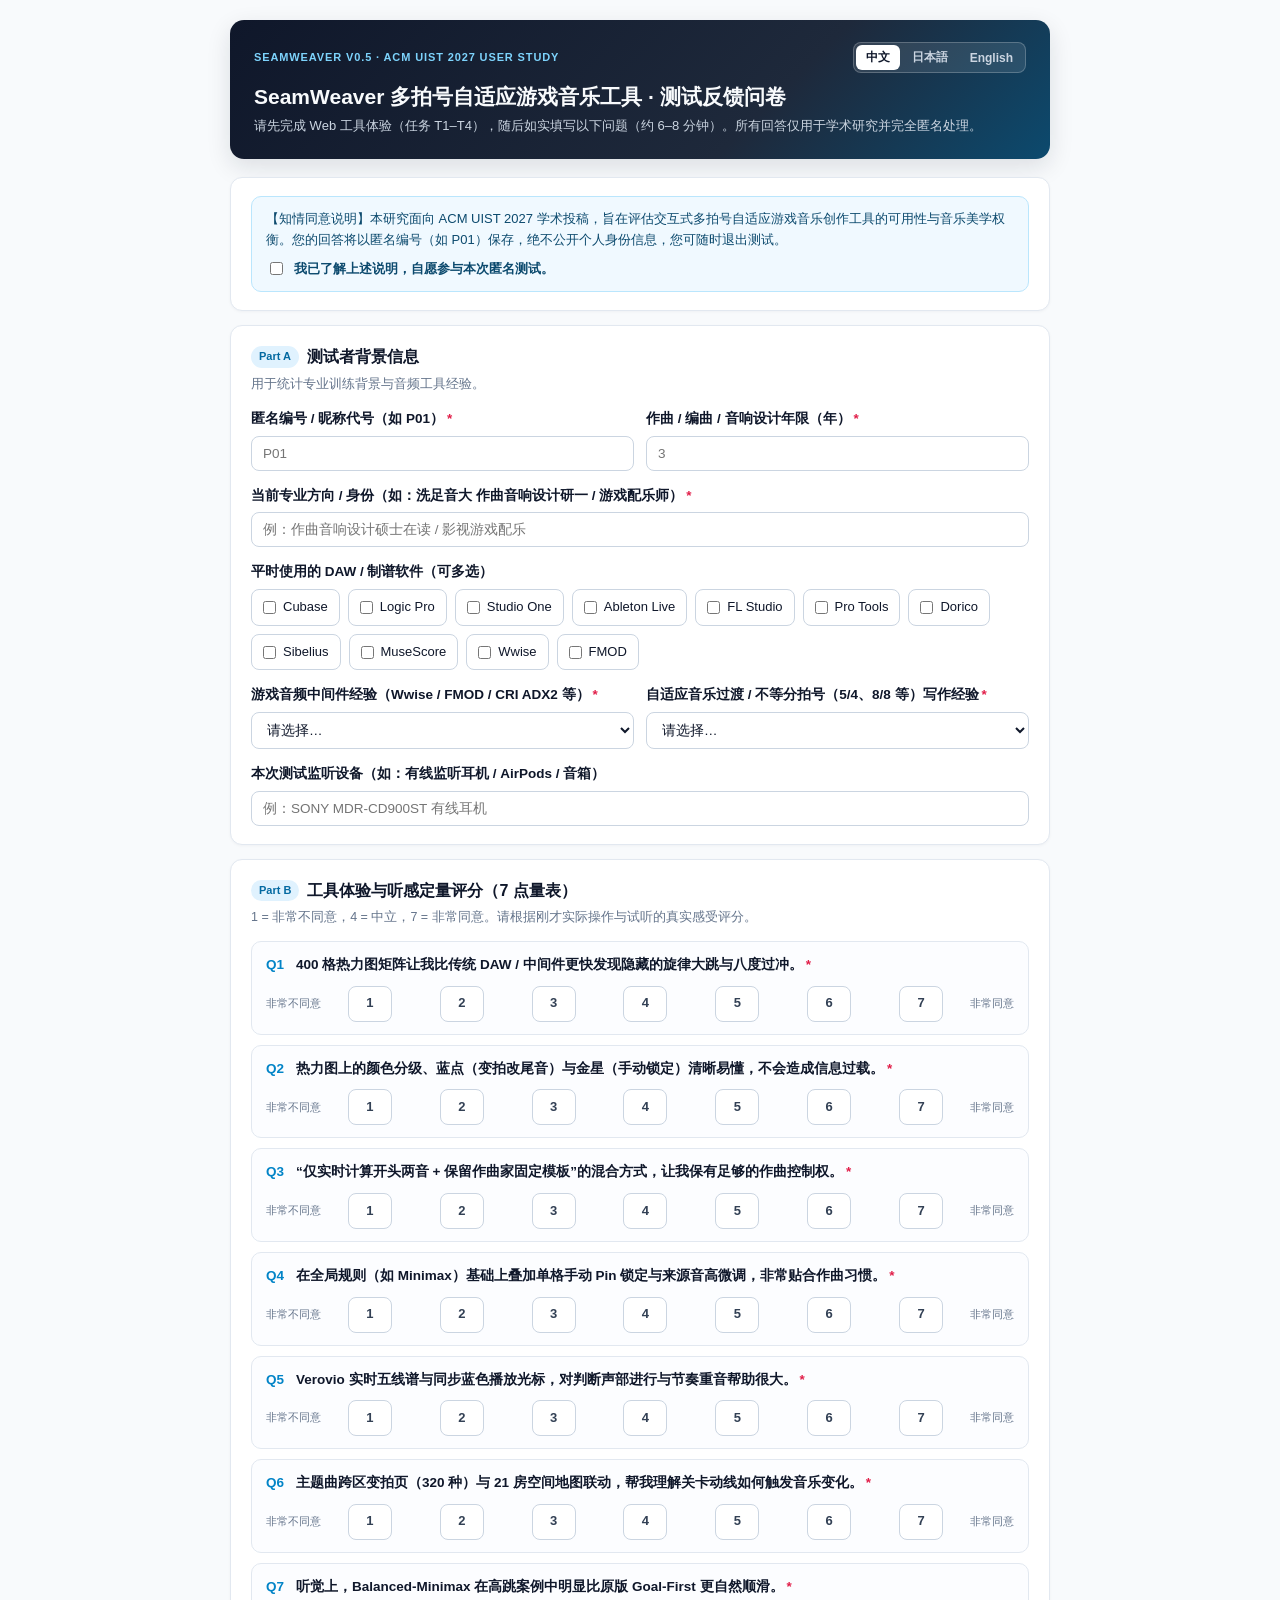
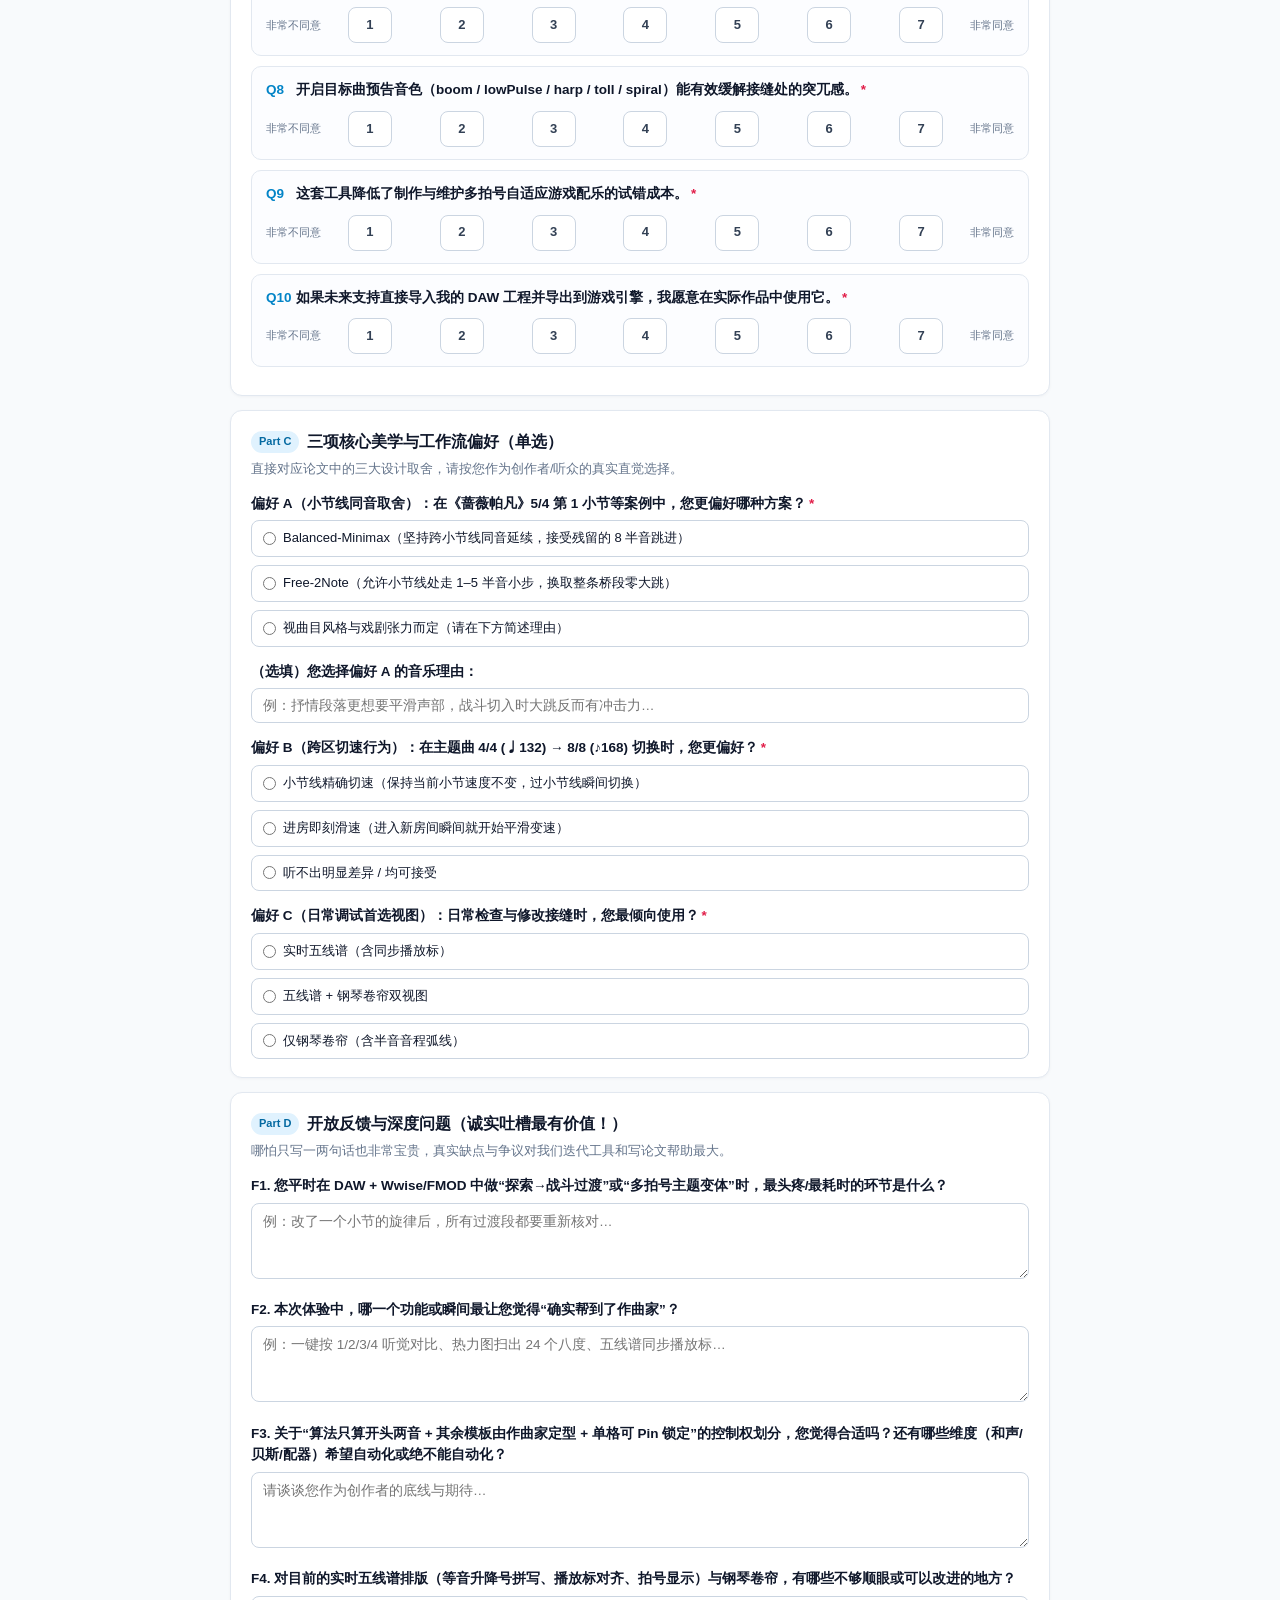
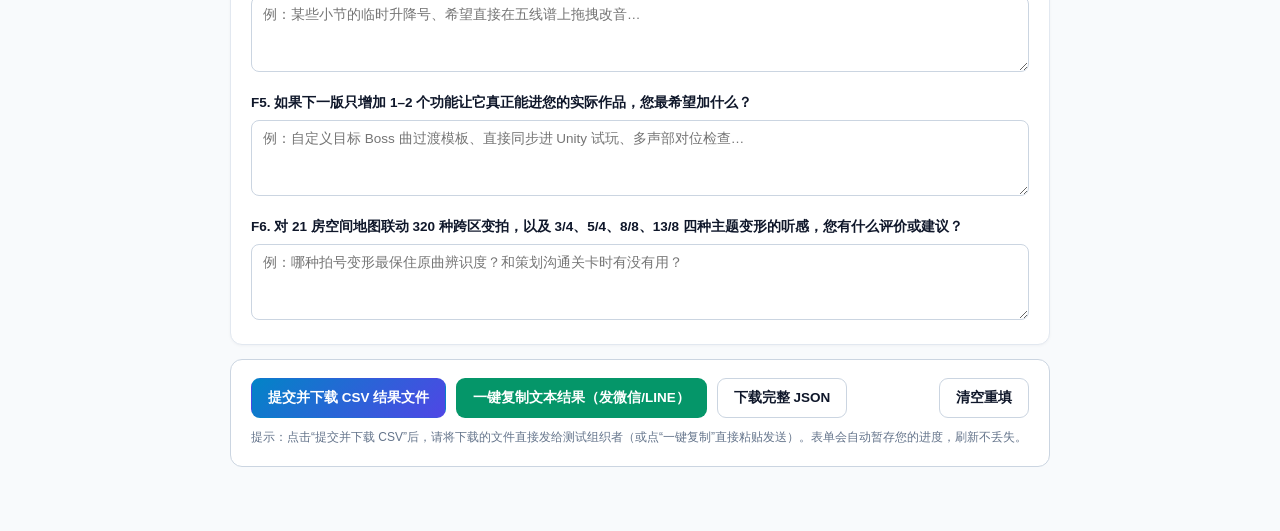
==== seamweaver/survey.html @ 428456dc "Add hidden SeamWeaver user study app and survey under /seamweaver" ====
<!doctype html>
<html lang="zh-CN">
<head>
  <meta charset="UTF-8" />
  <meta name="viewport" content="width=device-width, initial-scale=1.0" />
  <link rel="icon" href="data:image/svg+xml,<svg xmlns='http://www.w3.org/2000/svg' viewBox='0 0 32 32'><rect width='32' height='32' rx='8' fill='%230284c7'/><text x='16' y='22' text-anchor='middle' font-size='18' fill='%23ffffff' font-weight='bold'>Q</text></svg>" />
  <title>SeamWeaver 用户测试问卷 / User Study Questionnaire</title>
  <style>
    :root {
      --bg: #f8fafc;
      --card: #ffffff;
      --text: #0f172a;
      --muted: #64748b;
      --border: #e2e8f0;
      --accent: #0284c7;
      --accent-soft: #e0f2fe;
      --emerald: #059669;
      --rose: #e11d48;
    }
    * { box-sizing: border-box; }
    body {
      margin: 0;
      padding: 20px 14px 64px;
      background: var(--bg);
      color: var(--text);
      font-family: -apple-system, BlinkMacSystemFont, "PingFang SC", "Hiragino Sans", "Noto Sans CJK JP", "Inter", sans-serif;
      font-size: 14px;
      line-height: 1.6;
    }
    .container {
      max-width: 820px;
      margin: 0 auto;
    }
    .hero {
      background: linear-gradient(135deg, #0f172a 0%, #1e293b 65%, #0c4a6e 100%);
      color: #f8fafc;
      border-radius: 14px;
      padding: 22px 24px;
      margin-bottom: 18px;
      box-shadow: 0 8px 24px rgba(15, 23, 42, 0.12);
    }
    .hero-top {
      display: flex;
      justify-content: space-between;
      align-items: center;
      gap: 12px;
      flex-wrap: wrap;
      margin-bottom: 10px;
    }
    .kicker {
      font-size: 11px;
      font-weight: 700;
      letter-spacing: 0.08em;
      text-transform: uppercase;
      color: #7dd3fc;
    }
    .lang-bar {
      display: inline-flex;
      background: rgba(255, 255, 255, 0.1);
      border: 1px solid rgba(255, 255, 255, 0.22);
      border-radius: 8px;
      padding: 2px;
      gap: 2px;
    }
    .lang-bar button {
      border: none;
      background: transparent;
      color: #cbd5e1;
      padding: 4px 10px;
      border-radius: 6px;
      font-size: 12px;
      font-weight: 600;
      cursor: pointer;
    }
    .lang-bar button.active {
      background: #ffffff;
      color: #0f172a;
    }
    .hero h1 {
      margin: 0 0 6px 0;
      font-size: 21px;
      font-weight: 800;
      line-height: 1.3;
    }
    .hero p {
      margin: 0;
      font-size: 13px;
      color: #cbd5e1;
    }
    .card {
      background: var(--card);
      border: 1px solid var(--border);
      border-radius: 12px;
      padding: 18px 20px;
      margin-bottom: 14px;
      box-shadow: 0 1px 3px rgba(15, 23, 42, 0.04);
    }
    .section-title {
      font-size: 16px;
      font-weight: 800;
      margin: 0 0 4px 0;
      color: #0f172a;
      display: flex;
      align-items: center;
      gap: 8px;
    }
    .section-badge {
      font-size: 11px;
      font-weight: 700;
      padding: 2px 8px;
      border-radius: 999px;
      background: var(--accent-soft);
      color: #0369a1;
    }
    .section-sub {
      margin: 0 0 14px 0;
      font-size: 12.5px;
      color: var(--muted);
    }
    .field {
      margin-bottom: 14px;
    }
    .field:last-child { margin-bottom: 0; }
    .field-label {
      display: block;
      font-weight: 700;
      margin-bottom: 6px;
      font-size: 13.5px;
      color: #0f172a;
    }
    .req { color: var(--rose); margin-left: 3px; }
    .row-2 {
      display: grid;
      grid-template-columns: 1fr 1fr;
      gap: 12px;
    }
    input[type="text"], input[type="number"], textarea, select {
      width: 100%;
      border: 1px solid #cbd5e1;
      border-radius: 8px;
      padding: 9px 11px;
      font-size: 13.5px;
      font-family: inherit;
      color: var(--text);
      background: #ffffff;
      transition: border-color 0.12s ease, box-shadow 0.12s ease;
    }
    input:focus, textarea:focus, select:focus {
      outline: none;
      border-color: var(--accent);
      box-shadow: 0 0 0 3px rgba(2, 132, 199, 0.15);
    }
    textarea {
      min-height: 76px;
      resize: vertical;
    }
    .check-grid, .radio-stack {
      display: flex;
      flex-wrap: wrap;
      gap: 8px;
    }
    .radio-stack {
      flex-direction: column;
    }
    .opt-pill {
      display: inline-flex;
      align-items: center;
      gap: 7px;
      padding: 7px 11px;
      border: 1px solid #cbd5e1;
      border-radius: 8px;
      cursor: pointer;
      font-size: 13px;
      background: #ffffff;
      transition: all 0.1s ease;
    }
    .opt-pill:hover { border-color: var(--accent); background: #f8fafc; }
    .opt-pill input { accent-color: var(--accent); margin: 0; }

    /* Likert 7-point items */
    .likert-item {
      border: 1px solid var(--border);
      border-radius: 10px;
      padding: 12px 14px;
      margin-bottom: 10px;
      background: #fcfdff;
    }
    .likert-item.missing {
      border-color: var(--rose);
      background: #fff1f2;
    }
    .likert-q {
      font-weight: 600;
      font-size: 13.5px;
      margin-bottom: 10px;
      color: #0f172a;
    }
    .likert-num {
      display: inline-block;
      min-width: 30px;
      font-weight: 800;
      color: var(--accent);
    }
    .likert-row {
      display: grid;
      grid-template-columns: auto repeat(7, 1fr) auto;
      align-items: center;
      gap: 6px;
    }
    .likert-end {
      font-size: 11px;
      color: var(--muted);
      max-width: 82px;
      line-height: 1.25;
    }
    .likert-end.right { text-align: right; }
    .likert-btn {
      position: relative;
      display: flex;
      justify-content: center;
    }
    .likert-btn input {
      position: absolute;
      opacity: 0;
      pointer-events: none;
    }
    .likert-btn span {
      width: 100%;
      max-width: 44px;
      height: 36px;
      border-radius: 8px;
      border: 1px solid #cbd5e1;
      background: #ffffff;
      display: grid;
      place-items: center;
      font-weight: 700;
      font-size: 13px;
      color: #334155;
      cursor: pointer;
      transition: all 0.1s ease;
    }
    .likert-btn span:hover {
      border-color: var(--accent);
      background: #f0f9ff;
    }
    .likert-btn input:checked + span {
      background: var(--accent);
      border-color: var(--accent);
      color: #ffffff;
      box-shadow: 0 2px 8px rgba(2, 132, 199, 0.35);
    }

    .consent-box {
      background: #f0f9ff;
      border: 1px solid #bae6fd;
      border-radius: 10px;
      padding: 12px 14px;
      font-size: 13px;
      color: #0c4a6e;
    }
    .consent-check {
      display: flex;
      align-items: flex-start;
      gap: 8px;
      margin-top: 8px;
      font-weight: 700;
      cursor: pointer;
    }

    .submit-panel {
      background: #ffffff;
      border: 1px solid #cbd5e1;
      border-radius: 12px;
      padding: 18px 20px;
      display: flex;
      flex-direction: column;
      gap: 10px;
    }
    .btn-row {
      display: flex;
      flex-wrap: wrap;
      gap: 10px;
      align-items: center;
    }
    .btn {
      border: 1px solid #cbd5e1;
      border-radius: 9px;
      padding: 10px 16px;
      font-size: 13.5px;
      font-weight: 700;
      cursor: pointer;
      background: #ffffff;
      color: #0f172a;
      transition: all 0.12s ease;
    }
    .btn:hover { background: #f1f5f9; }
    .btn-primary {
      background: linear-gradient(135deg, #0284c7, #4f46e5);
      border-color: transparent;
      color: #ffffff;
    }
    .btn-primary:hover { filter: brightness(1.06); }
    .btn-green {
      background: var(--emerald);
      border-color: transparent;
      color: #ffffff;
    }
    .toast {
      display: none;
      padding: 10px 13px;
      border-radius: 8px;
      font-size: 13px;
      font-weight: 600;
    }
    .toast.ok { display: block; background: #ecfdf5; border: 1px solid #6ee7b7; color: #065f46; }
    .toast.err { display: block; background: #fff1f2; border: 1px solid #fda4af; color: #9f1239; }

    .preview-box {
      display: none;
      background: #0f172a;
      color: #e2e8f0;
      border-radius: 8px;
      padding: 12px;
      font-family: ui-monospace, SFMono-Regular, Menlo, monospace;
      font-size: 11.5px;
      white-space: pre-wrap;
      word-break: break-all;
      max-height: 220px;
      overflow: auto;
    }

    @media (max-width: 640px) {
      .row-2 { grid-template-columns: 1fr; }
      .likert-row { grid-template-columns: repeat(7, 1fr); gap: 4px; }
      .likert-end { grid-column: span 7; max-width: none; }
      .likert-end.right { text-align: right; }
    }

    body.embed-mode {
      padding: 12px 12px 44px;
      font-size: 13px;
      background: #f1f5f9;
    }
    body.embed-mode .container {
      max-width: 100%;
    }
    body.embed-mode .hero {
      padding: 14px 16px;
      margin-bottom: 12px;
      border-radius: 10px;
    }
    body.embed-mode .hero h1 { font-size: 17px; }
    body.embed-mode .hero p { font-size: 12px; }
    body.embed-mode .card {
      padding: 13px 14px;
      margin-bottom: 10px;
      border-radius: 10px;
    }
    body.embed-mode .section-title { font-size: 14.5px; }
    body.embed-mode .row-2 { grid-template-columns: 1fr; gap: 10px; }
    body.embed-mode .likert-item { padding: 10px 11px; margin-bottom: 8px; }
    body.embed-mode .likert-q { font-size: 12.8px; margin-bottom: 8px; }
    body.embed-mode .likert-row { grid-template-columns: repeat(7, 1fr); gap: 4px; }
    body.embed-mode .likert-end { grid-column: span 7; max-width: none; font-size: 10.5px; }
    body.embed-mode .likert-end.right { text-align: right; }
    body.embed-mode .likert-btn span { height: 32px; font-size: 12px; }
    body.embed-mode .btn { padding: 8px 12px; font-size: 12.5px; }
  </style>
</head>
<body>
<div class="container">
  <header class="hero">
    <div class="hero-top">
      <div class="kicker">SeamWeaver v0.5 · ACM UIST 2027 User Study</div>
      <div class="lang-bar">
        <button type="button" data-lang="zh" class="active">中文</button>
        <button type="button" data-lang="ja">日本語</button>
        <button type="button" data-lang="en">English</button>
      </div>
    </div>
    <h1 id="t-title"></h1>
    <p id="t-subtitle"></p>
  </header>

  <form id="surveyForm" novalidate>
    <!-- Consent -->
    <div class="card">
      <div class="consent-box">
        <div id="t-consentText"></div>
        <label class="consent-check">
          <input type="checkbox" id="consent" name="consent" required />
          <span id="t-consentAgree"></span>
        </label>
      </div>
    </div>

    <!-- Part A: Background -->
    <div class="card">
      <h2 class="section-title"><span class="section-badge">Part A</span> <span id="t-partA"></span></h2>
      <p class="section-sub" id="t-partASub"></p>

      <div class="row-2">
        <div class="field">
          <label class="field-label" for="pid"><span id="t-pid"></span><span class="req">*</span></label>
          <input type="text" id="pid" name="pid" placeholder="P01" required />
        </div>
        <div class="field">
          <label class="field-label" for="years"><span id="t-years"></span><span class="req">*</span></label>
          <input type="number" id="years" name="years" min="0" max="50" step="0.5" placeholder="3" required />
        </div>
      </div>

      <div class="field">
        <label class="field-label" for="role"><span id="t-role"></span><span class="req">*</span></label>
        <input type="text" id="role" name="role" required />
      </div>

      <div class="field">
        <span class="field-label" id="t-daws"></span>
        <div class="check-grid" id="dawGrid"></div>
      </div>

      <div class="row-2">
        <div class="field">
          <label class="field-label" for="middleware"><span id="t-middleware"></span><span class="req">*</span></label>
          <select id="middleware" name="middleware" required></select>
        </div>
        <div class="field">
          <label class="field-label" for="oddMeterExp"><span id="t-oddMeter"></span><span class="req">*</span></label>
          <select id="oddMeterExp" name="oddMeterExp" required></select>
        </div>
      </div>

      <div class="field">
        <label class="field-label" for="device"><span id="t-device"></span></label>
        <input type="text" id="device" name="device" />
      </div>
    </div>

    <!-- Part B: 10 Likert Questions -->
    <div class="card">
      <h2 class="section-title"><span class="section-badge">Part B</span> <span id="t-partB"></span></h2>
      <p class="section-sub" id="t-partBSub"></p>
      <div id="likertContainer"></div>
    </div>

    <!-- Part C: 3 Aesthetic & Workflow Preference Choices -->
    <div class="card">
      <h2 class="section-title"><span class="section-badge">Part C</span> <span id="t-partC"></span></h2>
      <p class="section-sub" id="t-partCSub"></p>

      <div class="field">
        <span class="field-label"><span id="t-prefA"></span><span class="req">*</span></span>
        <div class="radio-stack" id="prefAGroup"></div>
      </div>
      <div class="field">
        <label class="field-label" for="prefAReason" id="t-prefAReason"></label>
        <input type="text" id="prefAReason" name="prefAReason" />
      </div>

      <div class="field">
        <span class="field-label"><span id="t-prefB"></span><span class="req">*</span></span>
        <div class="radio-stack" id="prefBGroup"></div>
      </div>

      <div class="field">
        <span class="field-label"><span id="t-prefC"></span><span class="req">*</span></span>
        <div class="radio-stack" id="prefCGroup"></div>
      </div>
    </div>

    <!-- Part D: 6 Open-Ended Interview / Feedback Questions -->
    <div class="card">
      <h2 class="section-title"><span class="section-badge">Part D</span> <span id="t-partD"></span></h2>
      <p class="section-sub" id="t-partDSub"></p>
      <div id="openContainer"></div>
    </div>

    <!-- Submit & Export -->
    <div class="submit-panel">
      <div id="toast" class="toast"></div>
      <div class="btn-row">
        <button type="submit" class="btn btn-primary" id="t-btnDownloadCsv"></button>
        <button type="button" class="btn btn-green" id="btnCopy"></button>
        <button type="button" class="btn" id="btnDownloadJson"></button>
        <button type="button" class="btn" id="btnReset" style="margin-left:auto;"></button>
      </div>
      <div id="t-exportHint" style="font-size:12px; color: var(--muted);"></div>
      <pre id="previewBox" class="preview-box"></pre>
    </div>
  </form>
</div>

<script>
// Optional: if hosted online with a Formspree / Google Apps Script webhook, paste URL here:
const OPTIONAL_WEBHOOK_URL = "";

const I18N = {
  zh: {
    title: "SeamWeaver 多拍号自适应游戏音乐工具 · 测试反馈问卷",
    subtitle: "请先完成 Web 工具体验（任务 T1–T4），随后如实填写以下问题（约 6–8 分钟）。所有回答仅用于学术研究并完全匿名处理。",
    consentText: "【知情同意说明】本研究面向 ACM UIST 2027 学术投稿，旨在评估交互式多拍号自适应游戏音乐创作工具的可用性与音乐美学权衡。您的回答将以匿名编号（如 P01）保存，绝不公开个人身份信息，您可随时退出测试。",
    consentAgree: "我已了解上述说明，自愿参与本次匿名测试。",
    partA: "测试者背景信息",
    partASub: "用于统计专业训练背景与音频工具经验。",
    pid: "匿名编号 / 昵称代号（如 P01）",
    years: "作曲 / 编曲 / 音响设计年限（年）",
    role: "当前专业方向 / 身份（如：洗足音大 作曲音响设计研一 / 游戏配乐师）",
    rolePh: "例：作曲音响设计硕士在读 / 影视游戏配乐",
    daws: "平时使用的 DAW / 制谱软件（可多选）",
    middleware: "游戏音频中间件经验（Wwise / FMOD / CRI ADX2 等）",
    mwOpts: ["请选择…", "无使用经验", "课程练习 / 初步了解", "实际项目 / 熟练使用"],
    oddMeter: "自适应音乐过渡 / 不等分拍号（5/4、8/8 等）写作经验",
    oddOpts: ["请选择…", "无经验", "偶尔尝试过", "经常编写"],
    device: "本次测试监听设备（如：有线监听耳机 / AirPods / 音箱）",
    devicePh: "例：SONY MDR-CD900ST 有线耳机",
    partB: "工具体验与听感定量评分（7 点量表）",
    partBSub: "1 = 非常不同意，4 = 中立，7 = 非常同意。请根据刚才实际操作与试听的真实感受评分。",
    lowEnd: "非常不同意",
    highEnd: "非常同意",
    likert: [
      { id: "Q1_matrix_speed", code: "Q1", text: "400 格热力图矩阵让我比传统 DAW / 中间件更快发现隐藏的旋律大跳与八度过冲。" },
      { id: "Q2_matrix_clarity", code: "Q2", text: "热力图上的颜色分级、蓝点（变拍改尾音）与金星（手动锁定）清晰易懂，不会造成信息过载。" },
      { id: "Q3_hybrid_control", code: "Q3", text: "“仅实时计算开头两音 + 保留作曲家固定模板”的混合方式，让我保有足够的作曲控制权。" },
      { id: "Q4_pin_and_nudge", code: "Q4", text: "在全局规则（如 Minimax）基础上叠加单格手动 Pin 锁定与来源音高微调，非常贴合作曲习惯。" },
      { id: "Q5_verovio_cursor", code: "Q5", text: "Verovio 实时五线谱与同步蓝色播放光标，对判断声部进行与节奏重音帮助很大。" },
      { id: "Q6_cross_spatial", code: "Q6", text: "主题曲跨区变拍页（320 种）与 21 房空间地图联动，帮我理解关卡动线如何触发音乐变化。" },
      { id: "Q7_minimax_audio", code: "Q7", text: "听觉上，Balanced-Minimax 在高跳案例中明显比原版 Goal-First 更自然顺滑。" },
      { id: "Q8_preview_timbre", code: "Q8", text: "开启目标曲预告音色（boom / lowPulse / harp / toll / spiral）能有效缓解接缝处的突兀感。" },
      { id: "Q9_cost_reduction", code: "Q9", text: "这套工具降低了制作与维护多拍号自适应游戏配乐的试错成本。" },
      { id: "Q10_adoption", code: "Q10", text: "如果未来支持直接导入我的 DAW 工程并导出到游戏引擎，我愿意在实际作品中使用它。" }
    ],
    partC: "三项核心美学与工作流偏好（单选）",
    partCSub: "直接对应论文中的三大设计取舍，请按您作为创作者/听众的真实直觉选择。",
    prefA: "偏好 A（小节线同音取舍）：在《蔷薇帕凡》5/4 第 1 小节等案例中，您更偏好哪种方案？",
    prefAOpts: [
      { v: "balanced-minimax", l: "Balanced-Minimax（坚持跨小节线同音延续，接受残留的 8 半音跳进）" },
      { v: "free-2note", l: "Free-2Note（允许小节线处走 1–5 半音小步，换取整条桥段零大跳）" },
      { v: "depends", l: "视曲目风格与戏剧张力而定（请在下方简述理由）" }
    ],
    prefAReason: "（选填）您选择偏好 A 的音乐理由：",
    prefAReasonPh: "例：抒情段落更想要平滑声部，战斗切入时大跳反而有冲击力…",
    prefB: "偏好 B（跨区切速行为）：在主题曲 4/4 (♩132) → 8/8 (♪168) 切换时，您更偏好？",
    prefBOpts: [
      { v: "barline-snap", l: "小节线精确切速（保持当前小节速度不变，过小节线瞬间切换）" },
      { v: "room-entry-glide", l: "进房即刻滑速（进入新房间瞬间就开始平滑变速）" },
      { v: "no-diff", l: "听不出明显差异 / 均可接受" }
    ],
    prefC: "偏好 C（日常调试首选视图）：日常检查与修改接缝时，您最倾向使用？",
    prefCOpts: [
      { v: "score", l: "实时五线谱（含同步播放标）" },
      { v: "split", l: "五线谱 + 钢琴卷帘双视图" },
      { v: "roll", l: "仅钢琴卷帘（含半音音程弧线）" }
    ],
    partD: "开放反馈与深度问题（诚实吐槽最有价值！）",
    partDSub: "哪怕只写一两句话也非常宝贵，真实缺点与争议对我们迭代工具和写论文帮助最大。",
    openQs: [
      { id: "F1_pain", label: "F1. 您平时在 DAW + Wwise/FMOD 中做“探索→战斗过渡”或“多拍号主题变体”时，最头疼/最耗时的环节是什么？", ph: "例：改了一个小节的旋律后，所有过渡段都要重新核对…" },
      { id: "F2_best", label: "F2. 本次体验中，哪一个功能或瞬间最让您觉得“确实帮到了作曲家”？", ph: "例：一键按 1/2/3/4 听觉对比、热力图扫出 24 个八度、五线谱同步播放标…" },
      { id: "F3_control", label: "F3. 关于“算法只算开头两音 + 其余模板由作曲家定型 + 单格可 Pin 锁定”的控制权划分，您觉得合适吗？还有哪些维度（和声/贝斯/配器）希望自动化或绝不能自动化？", ph: "请谈谈您作为创作者的底线与期待…" },
      { id: "F4_notation", label: "F4. 对目前的实时五线谱排版（等音升降号拼写、播放标对齐、拍号显示）与钢琴卷帘，有哪些不够顺眼或可以改进的地方？", ph: "例：某些小节的临时升降号、希望直接在五线谱上拖拽改音…" },
      { id: "F5_next_feature", label: "F5. 如果下一版只增加 1–2 个功能让它真正能进您的实际作品，您最希望加什么？", ph: "例：自定义目标 Boss 曲过渡模板、直接同步进 Unity 试玩、多声部对位检查…" },
      { id: "F6_cross_meter", label: "F6. 对 21 房空间地图联动 320 种跨区变拍，以及 3/4、5/4、8/8、13/8 四种主题变形的听感，您有什么评价或建议？", ph: "例：哪种拍号变形最保住原曲辨识度？和策划沟通关卡时有没有用？" }
    ],
    btnDownloadCsv: "提交并下载 CSV 结果文件",
    btnCopy: "一键复制文本结果（发微信/LINE）",
    btnDownloadJson: "下载完整 JSON",
    btnReset: "清空重填",
    exportHint: "提示：点击“提交并下载 CSV”后，请将下载的文件直接发给测试组织者（或点“一键复制”直接粘贴发送）。表单会自动暂存您的进度，刷新不丢失。",
    errConsent: "请先勾选顶部的知情同意框。",
    errRequired: "还有必填项未完成（已用红框标出），请补充后再提交。",
    okCsv: "已导出 CSV 文件！非常感谢您的宝贵反馈，请将该文件发回给研究者。",
    okCopy: "已复制到剪贴板！您可以直接粘贴发给研究者（LINE / 微信 / 邮件）。",
    okJson: "已导出完整 JSON 文件！",
    confirmReset: "确定要清空当前已填写的所有内容吗？"
  },
  ja: {
    title: "SeamWeaver 変拍子アダプティブゲーム音楽ツール・評価アンケート",
    subtitle: "Webツール（タスク T1–T4）を体験した上で、率直なご回答をお願いいたします（所要約6〜8分）。回答はすべて匿名で学術研究（ACM UIST 2027）のみに使用します。",
    consentText: "【研究参加への同意】本研究はACM UIST 2027への投稿を目的とし、変拍子アダプティブゲーム音楽制作支援ツールの有用性と音楽的トレードオフを評価するものです。回答は匿名ID（例：P01）で管理され、個人を特定する情報は一切公開されません。参加は任意であり、いつでも中断できます。",
    consentAgree: "上記の内容を理解し、匿名の評価テストに参加することに同意します。",
    partA: "回答者プロフィール",
    partASub: "作曲・サウンド制作の経験背景を把握するための項目です。",
    pid: "匿名ID / ニックネーム記号（例：P01）",
    years: "作曲・編曲・サウンド制作歴（年）",
    role: "現在の専攻・立場（例：洗足音大 作曲音響デザイン 修士1年 / ゲーム作曲家）",
    rolePh: "例：作曲音響デザイン・ゲームゼミ 修士1年",
    daws: "普段使用している DAW・浄書ソフト（複数選択可）",
    middleware: "ゲームオーディオミドルウェア経験（Wwise / FMOD / CRI ADX2 等）",
    mwOpts: ["選択してください…", "使用経験なし", "授業・練習レベル", "実制作・プロジェクトで使用"],
    oddMeter: "アダプティブ遷移や変拍子（5/4、8/8等）の作曲経験",
    oddOpts: ["選択してください…", "経験なし", "ときどきある", "よくある"],
    device: "今回の試聴環境（有線ヘッドホン / ワイヤレス / モニタースピーカー等）",
    devicePh: "例：SONY MDR-CD900ST 有線ヘッドホン",
    partB: "ツール体験・聴感評価（7段階リッカート尺度）",
    partBSub: "1 = 全くそう思わない、4 = どちらでもない、7 = 強くそう思う",
    lowEnd: "全くそう思わない",
    highEnd: "強くそう思う",
    likert: [
      { id: "Q1_matrix_speed", code: "Q1", text: "400シームのヒートマップ行列により、従来のDAWやミドルウェアより遥かに速く隠れた大跳躍やオクターブ跳躍を発見できた。" },
      { id: "Q2_matrix_clarity", code: "Q2", text: "ヒートマップの色分け、青点（拍子変化による末尾音変化）、金星（ピン留め）の意味は直感的で分かりやすかった。" },
      { id: "Q3_hybrid_control", code: "Q3", text: "「冒頭2音のみ動的計算し、残りは作曲家の固定テンプレートを保つ」ハイブリッド方式は、作曲家の制御権を十分に維持できる。" },
      { id: "Q4_pin_and_nudge", code: "Q4", text: "全体ルール（Minimax等）に個別の手動ピン留めや遷移元音高の微調整を組み合わせられる点は、作曲ワークフローによく合致している。" },
      { id: "Q5_verovio_cursor", code: "Q5", text: "Verovioによるリアルタイム五線譜と同期再生カーソルは、声部進行や拍節アクセントの確認に非常に役立った。" },
      { id: "Q6_cross_spatial", code: "Q6", text: "エリア間拍子遷移ビュー（320種）と21部屋の空間マップの連動により、レベル構造と音楽変化の関係が把握しやすかった。" },
      { id: "Q7_minimax_audio", code: "Q7", text: "聴感上、大跳躍ケースにおいて Balanced-Minimax は従来の Goal-First より明らかに自然で滑らかに聞こえた。" },
      { id: "Q8_preview_timbre", code: "Q8", text: "遷移先の予告音色キュー（boom / lowPulse / harp / toll / spiral）を有効にすると、つなぎ目の唐突さや違和感が和らぐと感じた。" },
      { id: "Q9_cost_reduction", code: "Q9", text: "本ツールは変拍子アダプティブゲーム音楽の試行錯誤や保守コストを大きく削減できると思う。" },
      { id: "Q10_adoption", code: "Q10", text: "自分のDAW（Cubase等）からのMIDI取込やゲームエンジン連携がさらに整えば、実際の作品制作で使ってみたい。" }
    ],
    partC: "音楽的美学・ワークフローに関する3つの選択",
    partCSub: "論文の核心となる3つの設計トレードオフについて、作曲家・聴き手としての率直な好みを選んでください。",
    prefA: "選択 A（小節線同音のトレードオフ）：『薔薇のパヴァーヌ』5/4 第1小節などで、どちらを好みますか？",
    prefAOpts: [
      { v: "balanced-minimax", l: "Balanced-Minimax（小節線での同音維持を優先し、8半音の跳躍を許容する）" },
      { v: "free-2note", l: "Free-2Note（小節線で小さな順次進行を許し、ブリッジ全体の大跳躍をゼロにする）" },
      { v: "depends", l: "曲調や演出意図による（下に理由をご記入ください）" }
    ],
    prefAReason: "（任意）選択 A を選んだ音楽的な理由：",
    prefAReasonPh: "例：叙情的な場面は滑らかさ優先、戦闘突入は跳躍のインパクトも欲しい等",
    prefB: "選択 B（エリア間テンポ切替）：4/4 (♩132) → 8/8 (♪168) の遷移ではどちらが自然ですか？",
    prefBOpts: [
      { v: "barline-snap", l: "小節線で厳密にテンポ切替（現小節は元テンポを維持し、小節線で切替）" },
      { v: "room-entry-glide", l: "入室直後からテンポグライド（部屋移動と同時に滑らかに変化開始）" },
      { v: "no-diff", l: "大きな違いを感じない／どちらでもよい" }
    ],
    prefC: "選択 C（普段使いしたいメインビュー）：遷移シームの確認・編集で最も使いやすい表示は？",
    prefCOpts: [
      { v: "score", l: "リアルタイム五線譜（同期カーソル付き）" },
      { v: "split", l: "五線譜＋ピアノロールの併記" },
      { v: "roll", l: "ピアノロールのみ（音程アーク付き）" }
    ],
    partD: "自由記述・インタビュー質問（率直な改善点が一番助かります！）",
    partDSub: "短い一言でも大変貴重です。違和感や「ここが足りない」というご意見ほど研究価値が高まります。",
    openQs: [
      { id: "F1_pain", label: "F1. 普段 DAW や Wwise/FMOD で「探索→戦闘の遷移」や「変拍子展開」を作る際、一番手間がかかる点や破綻しやすい箇所はどこですか？", ph: "例：メロディを1小節直すだけで全遷移パターンを再確認する必要がある…" },
      { id: "F2_best", label: "F2. 今回の体験で「これは作曲家にとって本当に助かる」と感じた機能や瞬間はどれでしたか？", ph: "例：1/2/3/4キーでの即時聴き比べ、ヒートマップで24箇所のオクターブ跳躍が一目で分かった点…" },
      { id: "F3_control", label: "F3. 「冒頭2音のみ動的計算＋残りは作曲家テンプレート＋個別ピン留め」という自動化と制御権の境界線をどう評価しますか？和声・ベース・編曲はどこまで任せてよいですか？", ph: "作曲家として譲れない領域や、自動化してほしい領域をご記入ください…" },
      { id: "F4_notation", label: "F4. 五線譜（異名同音・臨時記号・再生カーソル同期・拍子表記）とピアノロールについて、見づらい点や改善したい点はありましたか？", ph: "例：一部の臨時記号表記、五線譜上で直接音符をドラッグ編集したい…" },
      { id: "F5_next_feature", label: "F5. 次期バージョンで1〜2個だけ機能を追加して実制作に導入するとしたら、真っ先に何が欲しいですか？", ph: "例：遷移先テンプレートの直接編集、Unity実機ホットリロード、複数声部の対位法チェック…" },
      { id: "F6_cross_meter", label: "F6. 21部屋のマップ構造と320種のエリア間拍子遷移の連動、および 3/4・5/4・8/8・13/8 変形の聴感についてご感想をお聞かせください。", ph: "例：レベルデザイナーとの意思疎通に役立ちそうか、どの拍子変形が一番自然だったか…" }
    ],
    btnDownloadCsv: "回答をCSVで保存（提出用）",
    btnCopy: "テキストをコピー（LINE/メール送付用）",
    btnDownloadJson: "JSON形式で保存",
    btnReset: "入力をリセット",
    exportHint: "ヒント：「CSVで保存」したファイルを研究者へお送りいただくか、「テキストをコピー」してLINE・メール等にそのまま貼り付けてお送りください。入力内容はブラウザに自動保存されます。",
    errConsent: "まず冒頭の研究参加同意チェックボックスにチェックを入れてください。",
    errRequired: "未回答の必須項目があります（赤枠の箇所をご確認ください）。",
    okCsv: "CSVファイルを保存しました！ご協力ありがとうございます。保存されたファイルを研究者までお送りください。",
    okCopy: "回答テキストをクリップボードにコピーしました！そのままLINEやメールに貼り付けてお送りください。",
    okJson: "JSONファイルを保存しました！",
    confirmReset: "入力済みの内容をすべて消去してもよろしいですか？"
  },
  en: {
    title: "SeamWeaver Polymetric Adaptive Game Music Tool · Evaluation Form",
    subtitle: "Please complete the hands-on tasks (T1–T4) in SeamWeaver first, then fill out this form (~6–8 min). All responses are anonymous and used solely for academic research (ACM UIST 2027).",
    consentText: "[Informed Consent] This study evaluates an interactive authoring and combinatorial seam-verification tool for polymetric adaptive game music (targeted for ACM UIST 2027). Your responses are stored under an anonymous ID (e.g., P01) with no personally identifiable information published. Participation is voluntary.",
    consentAgree: "I understand the above and voluntarily consent to participate anonymously.",
    partA: "Participant Background",
    partASub: "Used to contextualize musical training and game-audio tooling experience.",
    pid: "Anonymous ID / Code (e.g., P01)",
    years: "Years of Composition / Audio Design Experience",
    role: "Current Role / Major (e.g., Graduate Student in Game Music Composition)",
    rolePh: "e.g., M.A. Composition & Sound Design / Film & Game Composer",
    daws: "DAWs & Notation Software You Regularly Use (Select all)",
    middleware: "Game Audio Middleware Experience (Wwise / FMOD / CRI ADX2)",
    mwOpts: ["Select…", "None", "Coursework / Basic", "Production Projects / Proficient"],
    oddMeter: "Experience Writing Adaptive Transitions or Odd Meters (5/4, 8/8, etc.)",
    oddOpts: ["Select…", "None", "Occasional", "Frequent"],
    device: "Listening Device Used Today (e.g., Wired Studio Headphones / Speakers)",
    devicePh: "e.g., Sony MDR-CD900ST wired headphones",
    partB: "Quantitative Evaluation (7-Point Likert Scale)",
    partBSub: "1 = Strongly Disagree, 4 = Neutral, 7 = Strongly Agree.",
    lowEnd: "Strongly Disagree",
    highEnd: "Strongly Agree",
    likert: [
      { id: "Q1_matrix_speed", code: "Q1", text: "The 400-seam heatmap matrix helped me spot hidden large leaps and octave overshoots much faster than traditional DAW/middleware workflows." },
      { id: "Q2_matrix_clarity", code: "Q2", text: "The color encoding, cyan dots (boundary pitch shifts), and gold stars (manual pins) were clear and readable without cognitive overload." },
      { id: "Q3_hybrid_control", code: "Q3", text: "Dynamically computing only the opening two notes while keeping composer-authored fixed templates preserves sufficient creative control." },
      { id: "Q4_pin_and_nudge", code: "Q4", text: "Combining global strategies (e.g., Minimax) with per-seam manual pinning and live source-note nudging fits how composers refine music." },
      { id: "Q5_verovio_cursor", code: "Q5", text: "The real-time Verovio staff notation with synchronized blue playhead cursor significantly helped inspect voice leading and metric accents." },
      { id: "Q6_cross_spatial", code: "Q6", text: "Linking the 320 cross-meter exploration transitions with the 21-room spatial map clarified how level topology drives musical transitions." },
      { id: "Q7_minimax_audio", code: "Q7", text: "Audibly, Balanced-Minimax sounded noticeably smoother and more natural than Goal-First on high-leap cases." },
      { id: "Q8_preview_timbre", code: "Q8", text: "Enabling target preview timbre cues (boom / lowPulse / harp / toll / spiral) helped cushion abruptness across musical seams." },
      { id: "Q9_cost_reduction", code: "Q9", text: "SeamWeaver reduces the trial-and-error and maintenance effort required to author polymetric adaptive game scores." },
      { id: "Q10_adoption", code: "Q10", text: "With full DAW MIDI import and live game-engine export, I would adopt a tool like this in my real scoring workflow." }
    ],
    partC: "Three Key Aesthetic & Workflow Preferences",
    partCSub: "Directly informs our core voice-leading and interface trade-offs.",
    prefA: "Preference A (Barline Pitch Repetition): On cases like Rose Pavane 5/4 Bar 1, which do you prefer?",
    prefAOpts: [
      { v: "balanced-minimax", l: "Balanced-Minimax (preserve exact barline pitch repetition, accept 8st leap)" },
      { v: "free-2note", l: "Free-2Note (allow small barline step to eliminate all ≥7st leaps)" },
      { v: "depends", l: "Depends on musical style / dramatic context (explain briefly below)" }
    ],
    prefAReason: "(Optional) Musical rationale for Preference A:",
    prefAReasonPh: "e.g., lyrical cues need smooth voice leading, while boss entries can embrace dramatic leaps…",
    prefB: "Preference B (Cross-Meter Tempo Change): On 4/4 (♩132) → 8/8 (♪168), which feels more natural?",
    prefBOpts: [
      { v: "barline-snap", l: "Barline Tempo Snap (hold source tempo until exact barline)" },
      { v: "room-entry-glide", l: "Room-Entry Tempo Glide (start gliding immediately upon entering room)" },
      { v: "no-diff", l: "No strong preference / both acceptable" }
    ],
    prefC: "Preference C (Primary Representation): Which view do you prefer for inspecting and editing seams?",
    prefCOpts: [
      { v: "score", l: "Live Staff Score (with synchronized playhead)" },
      { v: "split", l: "Dual View (Staff Score + Piano Roll)" },
      { v: "roll", l: "Piano Roll Only (with semitone interval arcs)" }
    ],
    partD: "Open-Ended Feedback (Honest Critique Is Gold!)",
    partDSub: "Even brief notes on friction points or missing features are tremendously valuable for our iteration.",
    openQs: [
      { id: "F1_pain", label: "F1. What is your biggest pain point when authoring exploration-to-battle transitions or multi-meter variations in DAWs + Wwise/FMOD?", ph: "e.g., editing one bar breaks dozens of pre-rendered transitions…" },
      { id: "F2_best", label: "F2. Which feature or moment stood out as most genuinely helpful to a composer?", ph: "e.g., 1/2/3/4 instant A/B auditioning, spotting 24 octaves at a glance, live staff cursor…" },
      { id: "F3_control", label: "F3. How do you feel about the automation boundary (2 dynamic notes + composer fixed template + manual pins)? What else should or should never be automated?", ph: "Share your perspective on harmony, bass voice leading, orchestration…" },
      { id: "F4_notation", label: "F4. Any critiques of the live Verovio staff engraving (enharmonic spelling, playhead sync, time signatures) or piano roll?", ph: "e.g., accidental spelling in specific bars, wanting direct pitch dragging on staff…" },
      { id: "F5_next_feature", label: "F5. If the next version added only 1–2 features to make this production-ready for your projects, what should they be?", ph: "e.g., custom target bridge template editor, live Unity hot-reload, polyphonic voice-leading…" },
      { id: "F6_cross_meter", label: "F6. Thoughts on linking the 21-room map with 320 cross-meter transitions and the 3/4, 5/4, 8/8, 13/8 theme transforms?", ph: "e.g., usefulness for composer–level designer collaboration, which meter felt most natural…" }
    ],
    btnDownloadCsv: "Submit & Download CSV",
    btnCopy: "Copy Text Summary (WeChat/LINE/Email)",
    btnDownloadJson: "Download JSON",
    btnReset: "Reset Form",
    exportHint: "Tip: After clicking 'Submit & Download CSV', please send the downloaded file to the researcher (or click 'Copy Text Summary' to paste directly). Progress is auto-saved locally.",
    errConsent: "Please check the informed consent box at the top first.",
    errRequired: "Some required items are unanswered (highlighted in red).",
    okCsv: "CSV downloaded! Thank you for participating — please send the file back to the researcher.",
    okCopy: "Copied to clipboard! You can paste and send it directly via LINE / WeChat / Email.",
    okJson: "JSON downloaded!",
    confirmReset: "Clear all entered answers?"
  }
};

const DAW_LIST = ["Cubase", "Logic Pro", "Studio One", "Ableton Live", "FL Studio", "Pro Tools", "Dorico", "Sibelius", "MuseScore", "Wwise", "FMOD"];
const STORAGE_KEY = "seamweaver_survey_draft_v1";
let currentLang = "zh";

function saveDraft() {
  const data = collectFormData();
  localStorage.setItem(STORAGE_KEY, JSON.stringify({ lang: currentLang, data }));
}

function loadDraft() {
  try {
    const raw = localStorage.getItem(STORAGE_KEY);
    if (!raw) return null;
    return JSON.parse(raw);
  } catch { return null; }
}

function renderForm(lang, restoreData = null) {
  currentLang = lang;
  const t = I18N[lang];
  document.documentElement.lang = lang === "ja" ? "ja" : lang === "en" ? "en" : "zh-CN";
  document.querySelectorAll(".lang-bar button").forEach((b) => {
    b.classList.toggle("active", b.dataset.lang === lang);
  });

  const setText = (id, val) => { const el = document.getElementById(id); if (el) el.textContent = val; };
  setText("t-title", t.title);
  setText("t-subtitle", t.subtitle);
  setText("t-consentText", t.consentText);
  setText("t-consentAgree", t.consentAgree);
  setText("t-partA", t.partA);
  setText("t-partASub", t.partASub);
  setText("t-pid", t.pid);
  setText("t-years", t.years);
  setText("t-role", t.role);
  setText("t-daws", t.daws);
  setText("t-middleware", t.middleware);
  setText("t-oddMeter", t.oddMeter);
  setText("t-device", t.device);
  setText("t-partB", t.partB);
  setText("t-partBSub", t.partBSub);
  setText("t-partC", t.partC);
  setText("t-partCSub", t.partCSub);
  setText("t-prefA", t.prefA);
  setText("t-prefAReason", t.prefAReason);
  setText("t-prefB", t.prefB);
  setText("t-prefC", t.prefC);
  setText("t-partD", t.partD);
  setText("t-partDSub", t.partDSub);
  setText("t-btnDownloadCsv", t.btnDownloadCsv);
  setText("btnCopy", t.btnCopy);
  setText("btnDownloadJson", t.btnDownloadJson);
  setText("btnReset", t.btnReset);
  setText("t-exportHint", t.exportHint);

  document.getElementById("role").placeholder = t.rolePh;
  document.getElementById("device").placeholder = t.devicePh;
  document.getElementById("prefAReason").placeholder = t.prefAReasonPh;

  const snap = restoreData || collectFormData();

  // DAWs
  const dawGrid = document.getElementById("dawGrid");
  dawGrid.innerHTML = DAW_LIST.map((d) => `
    <label class="opt-pill">
      <input type="checkbox" name="daws" value="${d}" ${(snap.daws || []).includes(d) ? "checked" : ""} />
      <span>${d}</span>
    </label>
  `).join("");

  // Selects
  const fillSelect = (id, opts, val) => {
    const sel = document.getElementById(id);
    sel.innerHTML = opts.map((o, idx) => `<option value="${idx === 0 ? "" : idx}" ${String(val) === String(idx) ? "selected" : ""}>${o}</option>`).join("");
  };
  fillSelect("middleware", t.mwOpts, snap.middleware);
  fillSelect("oddMeterExp", t.oddOpts, snap.oddMeterExp);

  // Likert Q1-Q10
  const likertHost = document.getElementById("likertContainer");
  likertHost.innerHTML = t.likert.map((item) => {
    const cur = snap[item.id] || "";
    const btns = [1, 2, 3, 4, 5, 6, 7].map((v) => `
      <label class="likert-btn">
        <input type="radio" name="${item.id}" value="${v}" ${String(cur) === String(v) ? "checked" : ""} required />
        <span>${v}</span>
      </label>
    `).join("");
    return `
      <div class="likert-item" data-qid="${item.id}">
        <div class="likert-q"><span class="likert-num">${item.code}</span>${item.text}<span class="req">*</span></div>
        <div class="likert-row">
          <span class="likert-end">${t.lowEnd}</span>
          ${btns}
          <span class="likert-end right">${t.highEnd}</span>
        </div>
      </div>
    `;
  }).join("");

  // Preferences A/B/C
  const fillRadios = (hostId, name, opts, cur) => {
    document.getElementById(hostId).innerHTML = opts.map((o) => `
      <label class="opt-pill">
        <input type="radio" name="${name}" value="${o.v}" ${cur === o.v ? "checked" : ""} required />
        <span>${o.l}</span>
      </label>
    `).join("");
  };
  fillRadios("prefAGroup", "prefA", t.prefAOpts, snap.prefA);
  fillRadios("prefBGroup", "prefB", t.prefBOpts, snap.prefB);
  fillRadios("prefCGroup", "prefC", t.prefCOpts, snap.prefC);

  // Open questions F1-F6
  const openHost = document.getElementById("openContainer");
  openHost.innerHTML = t.openQs.map((q) => `
    <div class="field">
      <label class="field-label" for="${q.id}">${q.label}</label>
      <textarea id="${q.id}" name="${q.id}" placeholder="${q.ph}">${(snap[q.id] || "").replace(/</g, "&lt;")}</textarea>
    </div>
  `).join("");

  // Restore top-level fields if restoring draft
  if (restoreData) {
    document.getElementById("consent").checked = Boolean(restoreData.consent);
    document.getElementById("pid").value = restoreData.pid || "";
    document.getElementById("years").value = restoreData.years || "";
    document.getElementById("role").value = restoreData.role || "";
    document.getElementById("device").value = restoreData.device || "";
    document.getElementById("prefAReason").value = restoreData.prefAReason || "";
  }
}

function collectFormData() {
  const form = document.getElementById("surveyForm");
  const getVal = (id) => (document.getElementById(id)?.value || "").trim();
  const getRadio = (name) => form.querySelector(`input[name="${name}"]:checked`)?.value || "";
  const daws = Array.from(form.querySelectorAll('input[name="daws"]:checked')).map((el) => el.value);

  const out = {
    timestamp: new Date().toISOString(),
    ui_lang: currentLang,
    layout_mode: SURVEY_LAYOUT_MODE,
    consent: document.getElementById("consent")?.checked || false,
    pid: getVal("pid"),
    years: getVal("years"),
    role: getVal("role"),
    daws,
    middleware: getVal("middleware"),
    oddMeterExp: getVal("oddMeterExp"),
    device: getVal("device"),
    prefA: getRadio("prefA"),
    prefAReason: getVal("prefAReason"),
    prefB: getRadio("prefB"),
    prefC: getRadio("prefC"),
  };
  for (const q of I18N.en.likert) out[q.id] = getRadio(q.id);
  for (const q of I18N.en.openQs) out[q.id] = getVal(q.id);
  return out;
}

function validateForm(data) {
  const t = I18N[currentLang];
  document.querySelectorAll(".likert-item.missing").forEach((el) => el.classList.remove("missing"));
  if (!data.consent) { showToast(t.errConsent, false); return false; }

  let ok = true;
  if (!data.pid || !data.years || !data.role || !data.middleware || !data.oddMeterExp || !data.prefA || !data.prefB || !data.prefC) {
    ok = false;
  }
  for (const q of I18N.en.likert) {
    if (!data[q.id]) {
      ok = false;
      document.querySelector(`.likert-item[data-qid="${q.id}"]`)?.classList.add("missing");
    }
  }
  if (!ok) {
    showToast(t.errRequired, false);
    const firstMissing = document.querySelector(".likert-item.missing") || document.querySelector(":invalid");
    firstMissing?.scrollIntoView({ behavior: "smooth", block: "center" });
  }
  return ok;
}

function showToast(msg, ok) {
  const el = document.getElementById("toast");
  el.textContent = msg;
  el.className = "toast " + (ok ? "ok" : "err");
}

function toCsv(data) {
  const cols = [
    "timestamp", "ui_lang", "layout_mode", "pid", "years", "role", "daws", "middleware", "oddMeterExp", "device",
    ...I18N.en.likert.map((q) => q.id),
    "prefA", "prefAReason", "prefB", "prefC",
    ...I18N.en.openQs.map((q) => q.id)
  ];
  const esc = (v) => {
    const s = Array.isArray(v) ? v.join(";") : String(v ?? "");
    return `"${s.replace(/"/g, '""').replace(/\r?\n/g, " \\n ")}"`;
  };
  return "\uFEFF" + cols.join(",") + "\n" + cols.map((c) => esc(data[c])).join(",") + "\n";
}

function toReadableSummary(data) {
  const lines = [
    `=== SeamWeaver User Study Response (${data.pid || "Anonymous"}) ===`,
    `Time: ${data.timestamp} | Lang: ${data.ui_lang}`,
    `Background: ${data.role} | Exp: ${data.years} yrs | DAWs: ${(data.daws || []).join(", ")}`,
    `Middleware(1-3): ${data.middleware} | OddMeter(1-3): ${data.oddMeterExp} | Device: ${data.device}`,
    `--- Likert (1-7) ---`,
    ...I18N.en.likert.map((q) => `${q.code} (${q.id}): ${data[q.id]}`),
    `--- Preferences ---`,
    `PrefA (H3 Barline): ${data.prefA} ${data.prefAReason ? `| Reason: ${data.prefAReason}` : ""}`,
    `PrefB (Tempo): ${data.prefB} | PrefC (View): ${data.prefC}`,
    `--- Open Feedback ---`,
    ...I18N.en.openQs.map((q) => `${q.id}: ${data[q.id] || "(empty)"}`)
  ];
  return lines.join("\n");
}

function downloadBlob(content, filename, mime) {
  const blob = new Blob([content], { type: mime });
  const url = URL.createObjectURL(blob);
  const a = document.createElement("a");
  a.href = url;
  a.download = filename;
  a.click();
  URL.revokeObjectURL(url);
}

async function postWebhookIfConfigured(data) {
  if (!OPTIONAL_WEBHOOK_URL) return;
  try {
    await fetch(OPTIONAL_WEBHOOK_URL, {
      method: "POST",
      headers: { "Content-Type": "application/json" },
      body: JSON.stringify(data),
    });
  } catch { /* silent fallback to local download */ }
}

// Embed & layout query params + parent postMessage sync
const URL_PARAMS = new URLSearchParams(window.location.search);
const IS_EMBED = URL_PARAMS.get("embed") === "1";
const SURVEY_LAYOUT_MODE = URL_PARAMS.get("layout") || (IS_EMBED ? "split" : "standalone");
if (IS_EMBED) {
  document.body.classList.add("embed-mode");
}

// Init
const draft = loadDraft();
const urlLang = URL_PARAMS.get("lang");
const initLang = (urlLang && I18N[urlLang]) ? urlLang : (draft?.lang || "zh");
renderForm(initLang, draft?.data || null);

window.addEventListener("message", (ev) => {
  if (ev.origin !== window.location.origin) return;
  const msg = ev.data;
  if (msg && msg.type === "seamweaver:set-lang" && I18N[msg.lang] && msg.lang !== currentLang) {
    saveDraft();
    renderForm(msg.lang);
    saveDraft();
  }
});

window.addEventListener("storage", (ev) => {
  if (ev.key === STORAGE_KEY) {
    const fresh = loadDraft();
    if (fresh && fresh.data) {
      renderForm(fresh.lang || currentLang, fresh.data);
    }
  }
});

document.querySelectorAll(".lang-bar button").forEach((btn) => {
  btn.addEventListener("click", () => {
    saveDraft();
    renderForm(btn.dataset.lang);
    saveDraft();
    if (window.parent && window.parent !== window) {
      window.parent.postMessage({ type: "seamweaver:survey-lang", lang: btn.dataset.lang }, window.location.origin);
    }
  });
});

document.getElementById("surveyForm").addEventListener("input", saveDraft);
document.getElementById("surveyForm").addEventListener("change", saveDraft);

document.getElementById("surveyForm").addEventListener("submit", async (e) => {
  e.preventDefault();
  const data = collectFormData();
  if (!validateForm(data)) return;
  const safeId = (data.pid || "anon").replace(/[^a-zA-Z0-9_-]/g, "_");
  const stamp = new Date().toISOString().slice(0, 10);
  downloadBlob(toCsv(data), `seamweaver_survey_${safeId}_${stamp}.csv`, "text/csv;charset=utf-8");
  await postWebhookIfConfigured(data);
  const box = document.getElementById("previewBox");
  box.style.display = "block";
  box.textContent = toReadableSummary(data);
  showToast(I18N[currentLang].okCsv, true);
});

document.getElementById("btnCopy").addEventListener("click", async () => {
  const data = collectFormData();
  if (!validateForm(data)) return;
  const text = toReadableSummary(data);
  try {
    await navigator.clipboard.writeText(text);
    showToast(I18N[currentLang].okCopy, true);
  } catch {
    showToast(I18N[currentLang].okCopy, true);
  }
  const box = document.getElementById("previewBox");
  box.style.display = "block";
  box.textContent = text;
});

document.getElementById("btnDownloadJson").addEventListener("click", () => {
  const data = collectFormData();
  if (!validateForm(data)) return;
  const safeId = (data.pid || "anon").replace(/[^a-zA-Z0-9_-]/g, "_");
  const stamp = new Date().toISOString().slice(0, 10);
  downloadBlob(JSON.stringify(data, null, 2), `seamweaver_survey_${safeId}_${stamp}.json`, "application/json");
  showToast(I18N[currentLang].okJson, true);
});

document.getElementById("btnReset").addEventListener("click", () => {
  if (!confirm(I18N[currentLang].confirmReset)) return;
  localStorage.removeItem(STORAGE_KEY);
  document.getElementById("surveyForm").reset();
  renderForm(currentLang, {});
  document.getElementById("previewBox").style.display = "none";
  document.getElementById("toast").className = "toast";
});
</script>
</body>
</html>
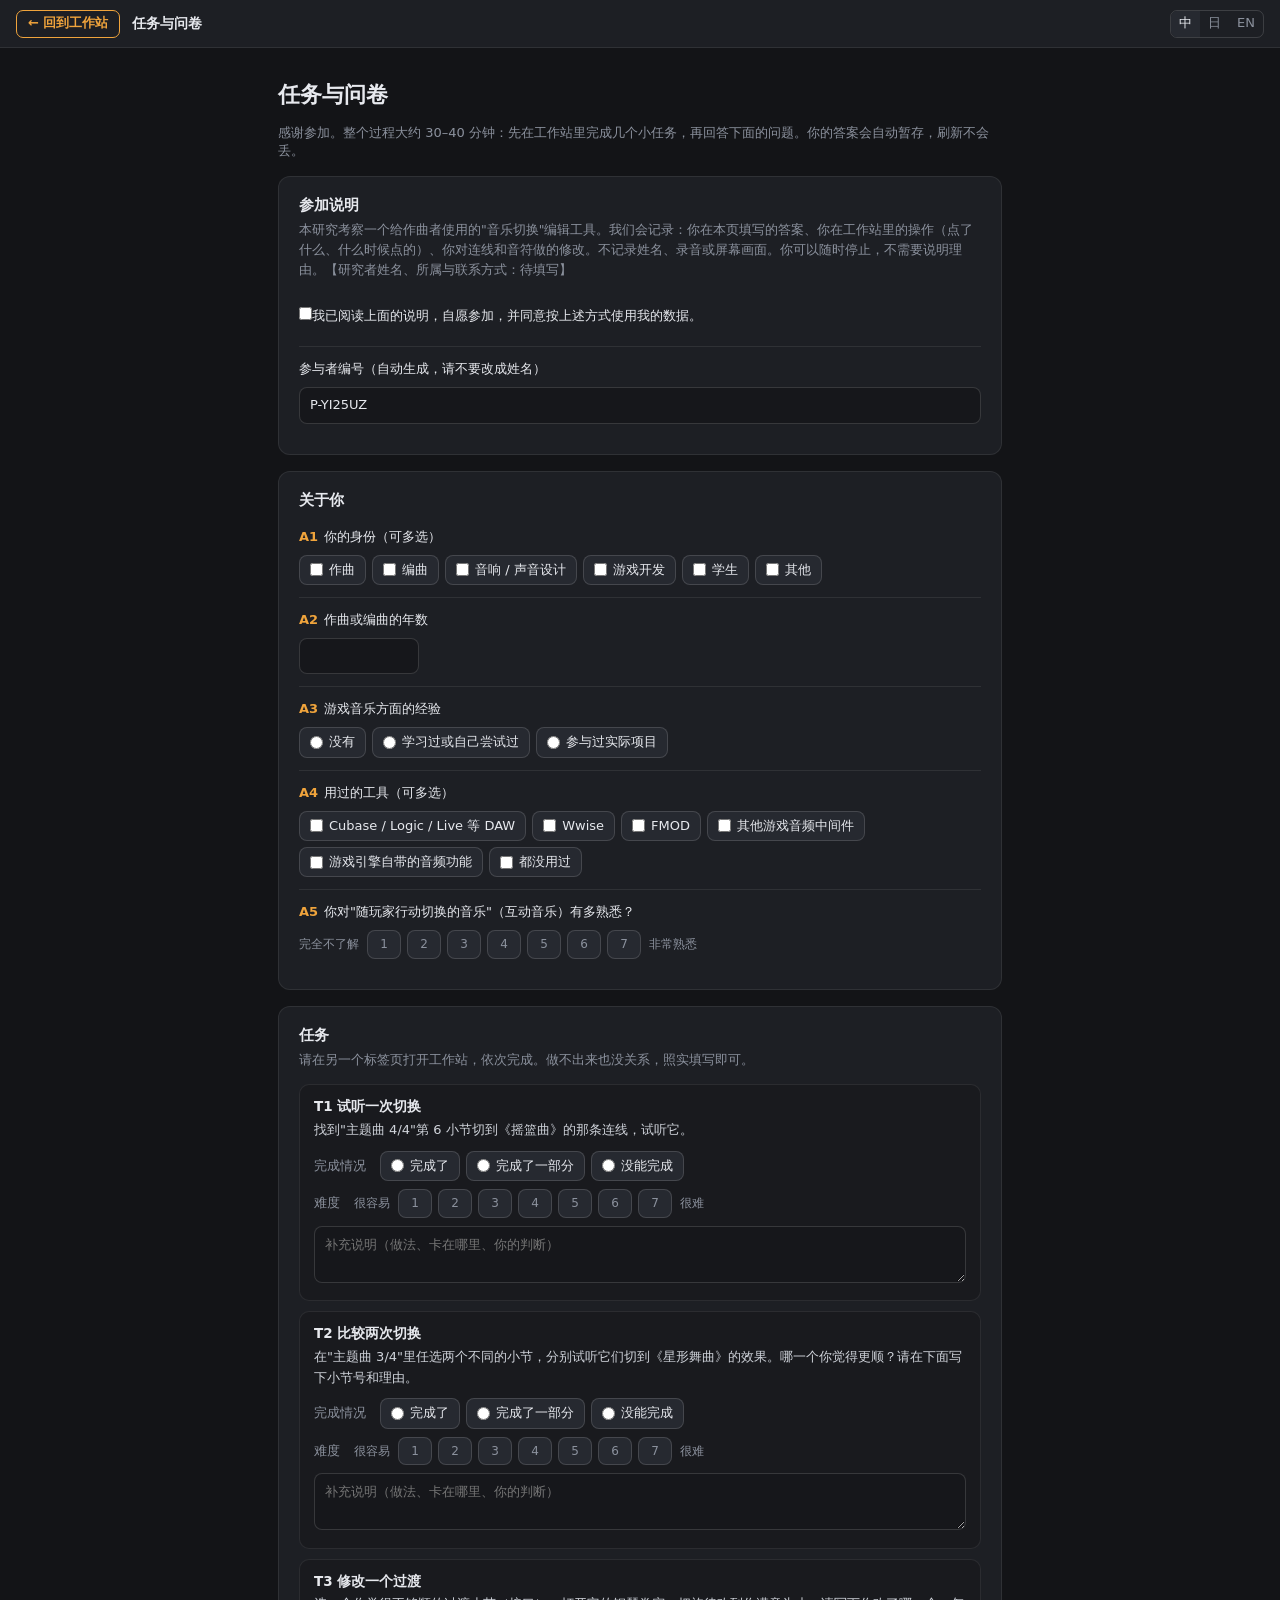
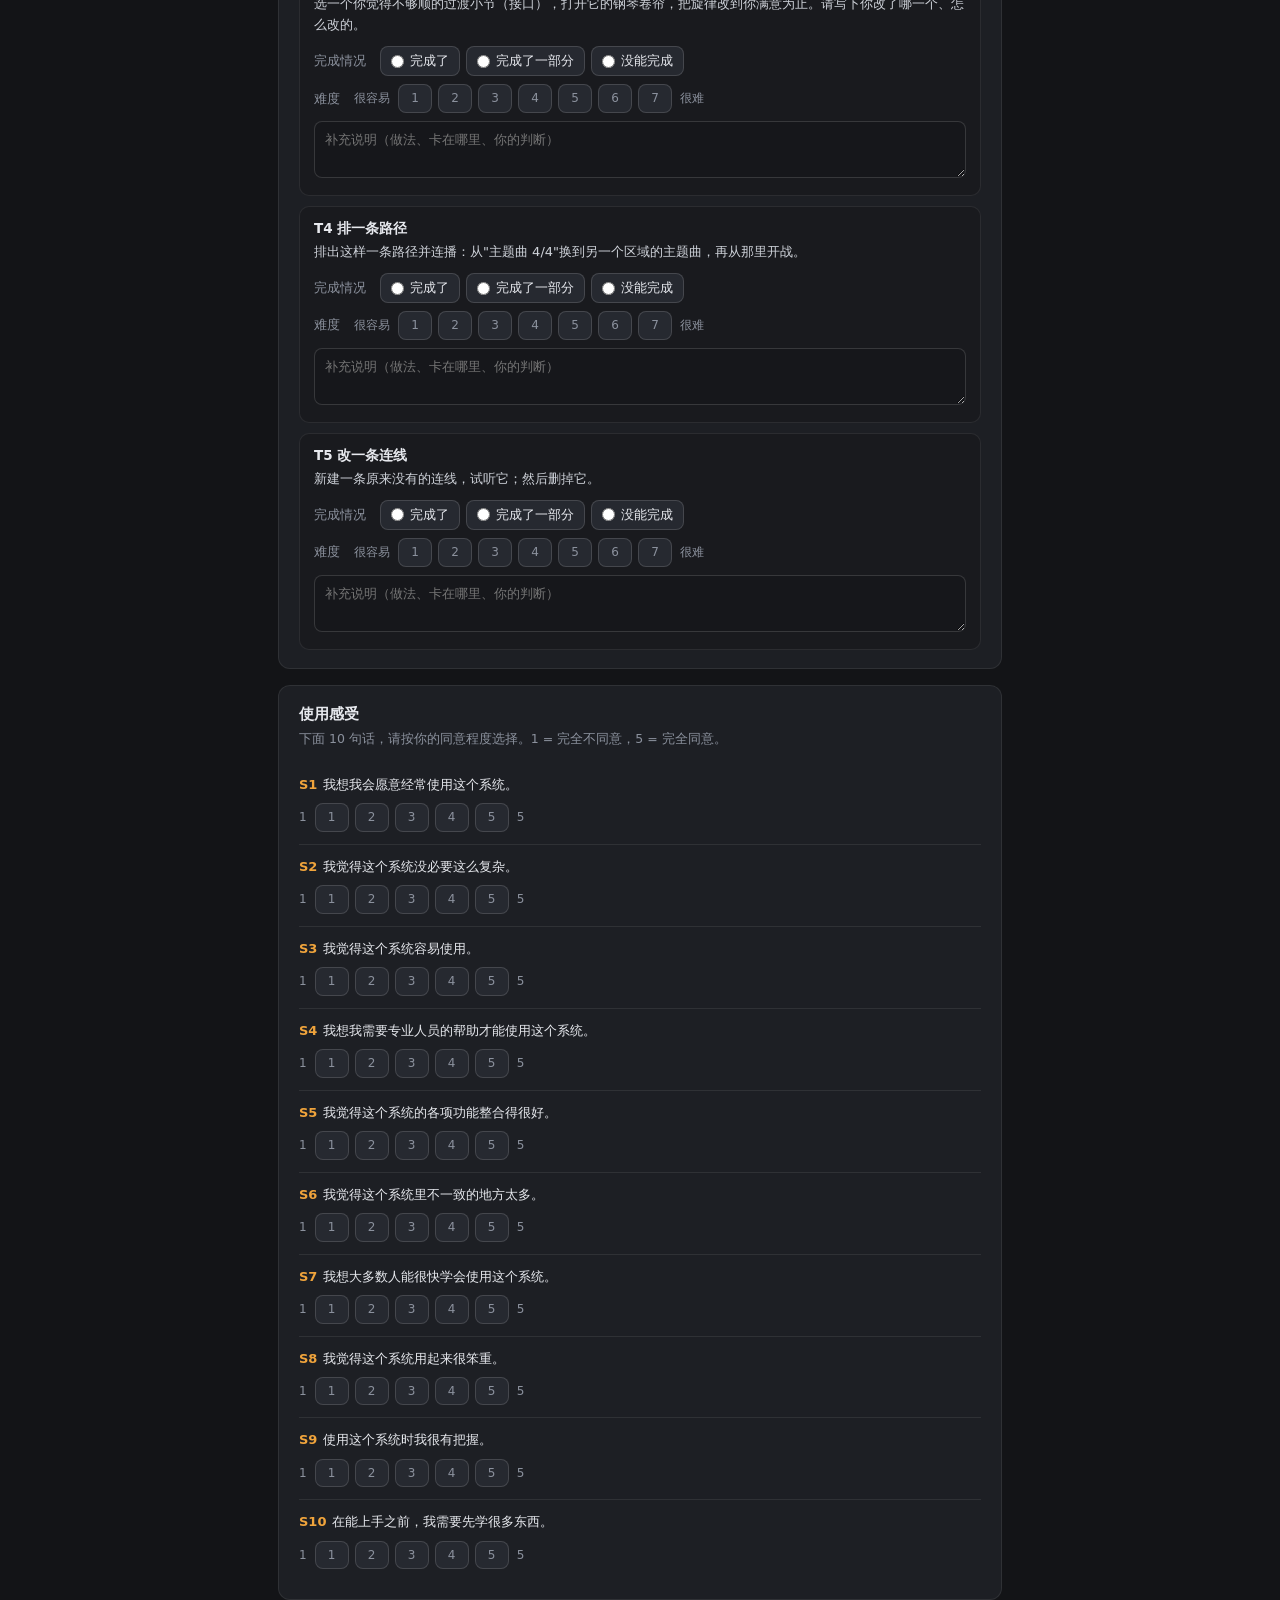
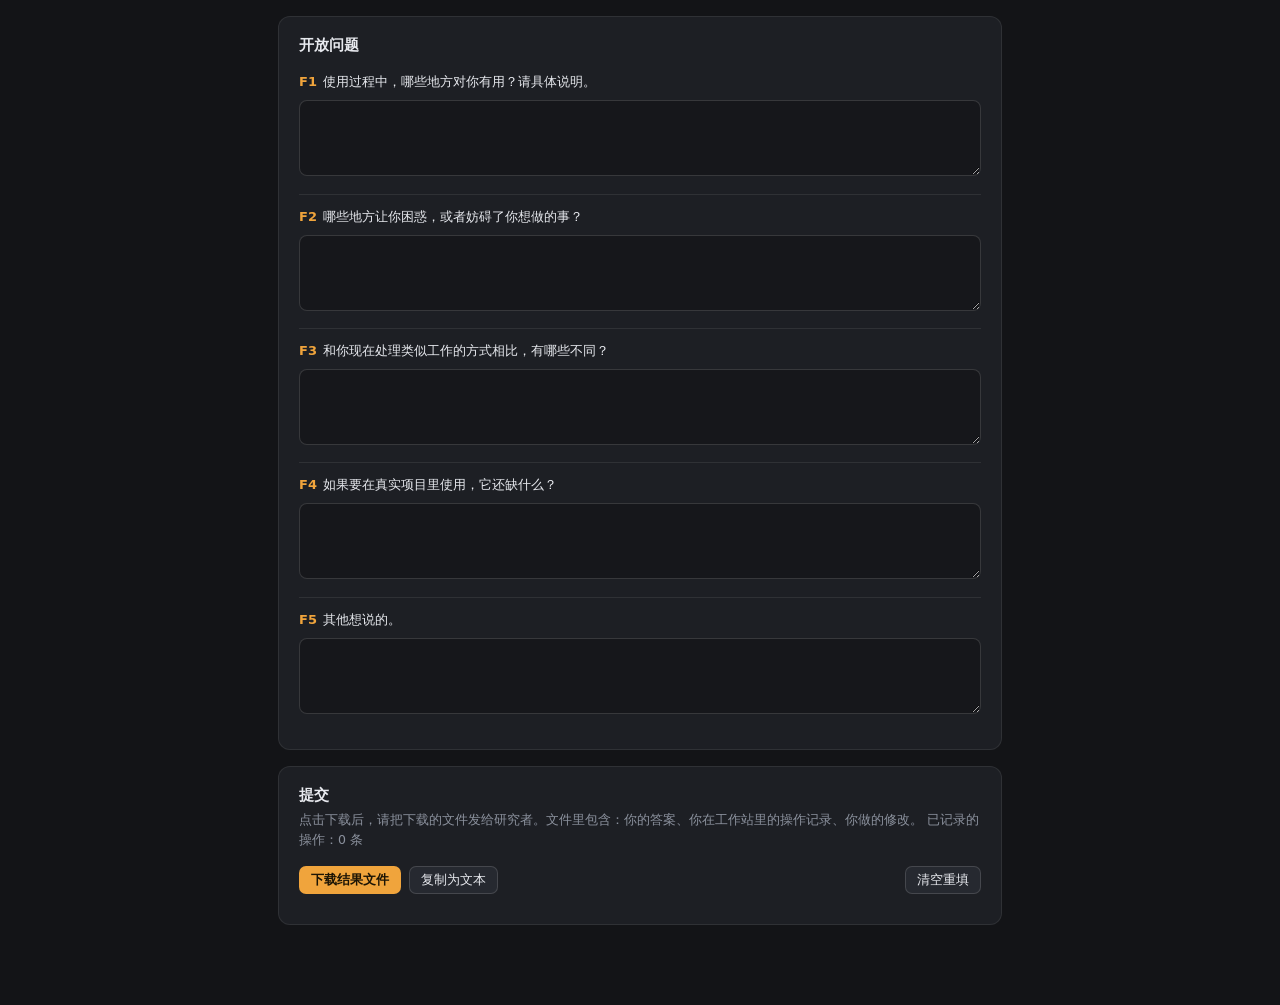
==== commit a3a20a93: "Replace SeamWeaver with the SeamStation web workstation under /seamweaver Transition graph with audi" ====
--- a/seamweaver/survey.html
+++ b/seamweaver/survey.html
@@ -1,1072 +1,192 @@
 <!doctype html>
-<html lang="zh-CN">
+<html lang="zh">
 <head>
-  <meta charset="UTF-8" />
-  <meta name="viewport" content="width=device-width, initial-scale=1.0" />
-  <link rel="icon" href="data:image/svg+xml,<svg xmlns='http://www.w3.org/2000/svg' viewBox='0 0 32 32'><rect width='32' height='32' rx='8' fill='%230284c7'/><text x='16' y='22' text-anchor='middle' font-size='18' fill='%23ffffff' font-weight='bold'>Q</text></svg>" />
-  <title>SeamWeaver 用户测试问卷 / User Study Questionnaire</title>
-  <style>
-    :root {
-      --bg: #f8fafc;
-      --card: #ffffff;
-      --text: #0f172a;
-      --muted: #64748b;
-      --border: #e2e8f0;
-      --accent: #0284c7;
-      --accent-soft: #e0f2fe;
-      --emerald: #059669;
-      --rose: #e11d48;
-    }
-    * { box-sizing: border-box; }
-    body {
-      margin: 0;
-      padding: 20px 14px 64px;
-      background: var(--bg);
-      color: var(--text);
-      font-family: -apple-system, BlinkMacSystemFont, "PingFang SC", "Hiragino Sans", "Noto Sans CJK JP", "Inter", sans-serif;
-      font-size: 14px;
-      line-height: 1.6;
-    }
-    .container {
-      max-width: 820px;
-      margin: 0 auto;
-    }
-    .hero {
-      background: linear-gradient(135deg, #0f172a 0%, #1e293b 65%, #0c4a6e 100%);
-      color: #f8fafc;
-      border-radius: 14px;
-      padding: 22px 24px;
-      margin-bottom: 18px;
-      box-shadow: 0 8px 24px rgba(15, 23, 42, 0.12);
-    }
-    .hero-top {
-      display: flex;
-      justify-content: space-between;
-      align-items: center;
-      gap: 12px;
-      flex-wrap: wrap;
-      margin-bottom: 10px;
-    }
-    .kicker {
-      font-size: 11px;
-      font-weight: 700;
-      letter-spacing: 0.08em;
-      text-transform: uppercase;
-      color: #7dd3fc;
-    }
-    .lang-bar {
-      display: inline-flex;
-      background: rgba(255, 255, 255, 0.1);
-      border: 1px solid rgba(255, 255, 255, 0.22);
-      border-radius: 8px;
-      padding: 2px;
-      gap: 2px;
-    }
-    .lang-bar button {
-      border: none;
-      background: transparent;
-      color: #cbd5e1;
-      padding: 4px 10px;
-      border-radius: 6px;
-      font-size: 12px;
-      font-weight: 600;
-      cursor: pointer;
-    }
-    .lang-bar button.active {
-      background: #ffffff;
-      color: #0f172a;
-    }
-    .hero h1 {
-      margin: 0 0 6px 0;
-      font-size: 21px;
-      font-weight: 800;
-      line-height: 1.3;
-    }
-    .hero p {
-      margin: 0;
-      font-size: 13px;
-      color: #cbd5e1;
-    }
-    .card {
-      background: var(--card);
-      border: 1px solid var(--border);
-      border-radius: 12px;
-      padding: 18px 20px;
-      margin-bottom: 14px;
-      box-shadow: 0 1px 3px rgba(15, 23, 42, 0.04);
-    }
-    .section-title {
-      font-size: 16px;
-      font-weight: 800;
-      margin: 0 0 4px 0;
-      color: #0f172a;
-      display: flex;
-      align-items: center;
-      gap: 8px;
-    }
-    .section-badge {
-      font-size: 11px;
-      font-weight: 700;
-      padding: 2px 8px;
-      border-radius: 999px;
-      background: var(--accent-soft);
-      color: #0369a1;
-    }
-    .section-sub {
-      margin: 0 0 14px 0;
-      font-size: 12.5px;
-      color: var(--muted);
-    }
-    .field {
-      margin-bottom: 14px;
-    }
-    .field:last-child { margin-bottom: 0; }
-    .field-label {
-      display: block;
-      font-weight: 700;
-      margin-bottom: 6px;
-      font-size: 13.5px;
-      color: #0f172a;
-    }
-    .req { color: var(--rose); margin-left: 3px; }
-    .row-2 {
-      display: grid;
-      grid-template-columns: 1fr 1fr;
-      gap: 12px;
-    }
-    input[type="text"], input[type="number"], textarea, select {
-      width: 100%;
-      border: 1px solid #cbd5e1;
-      border-radius: 8px;
-      padding: 9px 11px;
-      font-size: 13.5px;
-      font-family: inherit;
-      color: var(--text);
-      background: #ffffff;
-      transition: border-color 0.12s ease, box-shadow 0.12s ease;
-    }
-    input:focus, textarea:focus, select:focus {
-      outline: none;
-      border-color: var(--accent);
-      box-shadow: 0 0 0 3px rgba(2, 132, 199, 0.15);
-    }
-    textarea {
-      min-height: 76px;
-      resize: vertical;
-    }
-    .check-grid, .radio-stack {
-      display: flex;
-      flex-wrap: wrap;
-      gap: 8px;
-    }
-    .radio-stack {
-      flex-direction: column;
-    }
-    .opt-pill {
-      display: inline-flex;
-      align-items: center;
-      gap: 7px;
-      padding: 7px 11px;
-      border: 1px solid #cbd5e1;
-      border-radius: 8px;
-      cursor: pointer;
-      font-size: 13px;
-      background: #ffffff;
-      transition: all 0.1s ease;
-    }
-    .opt-pill:hover { border-color: var(--accent); background: #f8fafc; }
-    .opt-pill input { accent-color: var(--accent); margin: 0; }
-
-    /* Likert 7-point items */
-    .likert-item {
-      border: 1px solid var(--border);
-      border-radius: 10px;
-      padding: 12px 14px;
-      margin-bottom: 10px;
-      background: #fcfdff;
-    }
-    .likert-item.missing {
-      border-color: var(--rose);
-      background: #fff1f2;
-    }
-    .likert-q {
-      font-weight: 600;
-      font-size: 13.5px;
-      margin-bottom: 10px;
-      color: #0f172a;
-    }
-    .likert-num {
-      display: inline-block;
-      min-width: 30px;
-      font-weight: 800;
-      color: var(--accent);
-    }
-    .likert-row {
-      display: grid;
-      grid-template-columns: auto repeat(7, 1fr) auto;
-      align-items: center;
-      gap: 6px;
-    }
-    .likert-end {
-      font-size: 11px;
-      color: var(--muted);
-      max-width: 82px;
-      line-height: 1.25;
-    }
-    .likert-end.right { text-align: right; }
-    .likert-btn {
-      position: relative;
-      display: flex;
-      justify-content: center;
-    }
-    .likert-btn input {
-      position: absolute;
-      opacity: 0;
-      pointer-events: none;
-    }
-    .likert-btn span {
-      width: 100%;
-      max-width: 44px;
-      height: 36px;
-      border-radius: 8px;
-      border: 1px solid #cbd5e1;
-      background: #ffffff;
-      display: grid;
-      place-items: center;
-      font-weight: 700;
-      font-size: 13px;
-      color: #334155;
-      cursor: pointer;
-      transition: all 0.1s ease;
-    }
-    .likert-btn span:hover {
-      border-color: var(--accent);
-      background: #f0f9ff;
-    }
-    .likert-btn input:checked + span {
-      background: var(--accent);
-      border-color: var(--accent);
-      color: #ffffff;
-      box-shadow: 0 2px 8px rgba(2, 132, 199, 0.35);
-    }
-
-    .consent-box {
-      background: #f0f9ff;
-      border: 1px solid #bae6fd;
-      border-radius: 10px;
-      padding: 12px 14px;
-      font-size: 13px;
-      color: #0c4a6e;
-    }
-    .consent-check {
-      display: flex;
-      align-items: flex-start;
-      gap: 8px;
-      margin-top: 8px;
-      font-weight: 700;
-      cursor: pointer;
-    }
-
-    .submit-panel {
-      background: #ffffff;
-      border: 1px solid #cbd5e1;
-      border-radius: 12px;
-      padding: 18px 20px;
-      display: flex;
-      flex-direction: column;
-      gap: 10px;
-    }
-    .btn-row {
-      display: flex;
-      flex-wrap: wrap;
-      gap: 10px;
-      align-items: center;
-    }
-    .btn {
-      border: 1px solid #cbd5e1;
-      border-radius: 9px;
-      padding: 10px 16px;
-      font-size: 13.5px;
-      font-weight: 700;
-      cursor: pointer;
-      background: #ffffff;
-      color: #0f172a;
-      transition: all 0.12s ease;
-    }
-    .btn:hover { background: #f1f5f9; }
-    .btn-primary {
-      background: linear-gradient(135deg, #0284c7, #4f46e5);
-      border-color: transparent;
-      color: #ffffff;
-    }
-    .btn-primary:hover { filter: brightness(1.06); }
-    .btn-green {
-      background: var(--emerald);
-      border-color: transparent;
-      color: #ffffff;
-    }
-    .toast {
-      display: none;
-      padding: 10px 13px;
-      border-radius: 8px;
-      font-size: 13px;
-      font-weight: 600;
-    }
-    .toast.ok { display: block; background: #ecfdf5; border: 1px solid #6ee7b7; color: #065f46; }
-    .toast.err { display: block; background: #fff1f2; border: 1px solid #fda4af; color: #9f1239; }
-
-    .preview-box {
-      display: none;
-      background: #0f172a;
-      color: #e2e8f0;
-      border-radius: 8px;
-      padding: 12px;
-      font-family: ui-monospace, SFMono-Regular, Menlo, monospace;
-      font-size: 11.5px;
-      white-space: pre-wrap;
-      word-break: break-all;
-      max-height: 220px;
-      overflow: auto;
-    }
-
-    @media (max-width: 640px) {
-      .row-2 { grid-template-columns: 1fr; }
-      .likert-row { grid-template-columns: repeat(7, 1fr); gap: 4px; }
-      .likert-end { grid-column: span 7; max-width: none; }
-      .likert-end.right { text-align: right; }
-    }
-
-    body.embed-mode {
-      padding: 12px 12px 44px;
-      font-size: 13px;
-      background: #f1f5f9;
-    }
-    body.embed-mode .container {
-      max-width: 100%;
-    }
-    body.embed-mode .hero {
-      padding: 14px 16px;
-      margin-bottom: 12px;
-      border-radius: 10px;
-    }
-    body.embed-mode .hero h1 { font-size: 17px; }
-    body.embed-mode .hero p { font-size: 12px; }
-    body.embed-mode .card {
-      padding: 13px 14px;
-      margin-bottom: 10px;
-      border-radius: 10px;
-    }
-    body.embed-mode .section-title { font-size: 14.5px; }
-    body.embed-mode .row-2 { grid-template-columns: 1fr; gap: 10px; }
-    body.embed-mode .likert-item { padding: 10px 11px; margin-bottom: 8px; }
-    body.embed-mode .likert-q { font-size: 12.8px; margin-bottom: 8px; }
-    body.embed-mode .likert-row { grid-template-columns: repeat(7, 1fr); gap: 4px; }
-    body.embed-mode .likert-end { grid-column: span 7; max-width: none; font-size: 10.5px; }
-    body.embed-mode .likert-end.right { text-align: right; }
-    body.embed-mode .likert-btn span { height: 32px; font-size: 12px; }
-    body.embed-mode .btn { padding: 8px 12px; font-size: 12.5px; }
-  </style>
+<meta charset="utf-8">
+<meta name="viewport" content="width=device-width, initial-scale=1">
+<meta name="robots" content="noindex">
+<title>SeamStation · 任务与问卷</title>
+<link rel="stylesheet" href="style.css?v=7cf97dd6">
+<style>
+  html, body { overflow: auto; height: auto; }
+  body { background: var(--bg); }
+  .top { position: sticky; top: 0; z-index: 2; height: 48px; display: flex; align-items: center; gap: 12px; padding: 0 16px; background: var(--panel); border-bottom: 1px solid var(--line); }
+  .top b { font-size: 14px; }
+  .wrap { max-width: 760px; margin: 0 auto; padding: 26px 18px 80px; }
+  h1 { font-size: 22px; margin: 6px 0 6px; }
+  h2 { font-size: 15px; margin: 0 0 4px; }
+  section { background: var(--panel); border: 1px solid var(--line); border-radius: 12px; padding: 18px 20px; margin-top: 16px; }
+  section > p.dim { margin: 0 0 14px; font-size: 12.5px; line-height: 1.6; }
+  .q { padding: 12px 0; border-top: 1px solid var(--line); }
+  .q:first-of-type { border-top: 0; }
+  .q > label, .q > .lab { display: block; margin-bottom: 8px; line-height: 1.55; }
+  .q .num { color: var(--accent); font-weight: 600; margin-right: 6px; font-variant-numeric: tabular-nums; }
+  textarea, input[type=text], input[type=number], select { width: 100%; background: #16171b; border: 1px solid var(--line2); border-radius: 8px; color: var(--text); padding: 8px 10px; font: inherit; }
+  textarea { min-height: 76px; resize: vertical; line-height: 1.5; }
+  textarea:focus, input:focus, select:focus { outline: 2px solid rgba(240,164,60,.5); outline-offset: 0; border-color: transparent; }
+  .opts { display: flex; flex-wrap: wrap; gap: 6px; }
+  .opts label { display: inline-flex; align-items: center; gap: 6px; padding: 5px 10px; border: 1px solid var(--line2); border-radius: 8px; cursor: pointer; background: var(--panel2); }
+  .opts input { accent-color: var(--accent); margin: 0; }
+  .scale { display: flex; align-items: center; gap: 8px; font-size: 12px; color: var(--dim); }
+  .scale .opts label { width: 34px; justify-content: center; padding: 5px 0; }
+  .scale .opts label:has(input:checked) { background: var(--accent); color: #1b1405; border-color: transparent; font-weight: 600; }
+  .scale .opts input { display: none; }
+  .task { background: #191a1e; border: 1px solid var(--line); border-radius: 10px; padding: 12px 14px; margin-top: 10px; }
+  .task h3 { margin: 0 0 4px; font-size: 13.5px; }
+  .task p { margin: 0 0 10px; color: #cfd3da; line-height: 1.6; }
+  .row { display: flex; gap: 14px; flex-wrap: wrap; align-items: center; margin-bottom: 8px; }
+  .actions { display: flex; gap: 8px; flex-wrap: wrap; margin-top: 16px; }
+  .warn { color: var(--accent); }
+  #done { margin-top: 12px; line-height: 1.6; }
+</style>
 </head>
 <body>
-<div class="container">
-  <header class="hero">
-    <div class="hero-top">
-      <div class="kicker">SeamWeaver v0.5 · ACM UIST 2027 User Study</div>
-      <div class="lang-bar">
-        <button type="button" data-lang="zh" class="active">中文</button>
-        <button type="button" data-lang="ja">日本語</button>
-        <button type="button" data-lang="en">English</button>
-      </div>
-    </div>
-    <h1 id="t-title"></h1>
-    <p id="t-subtitle"></p>
-  </header>
-
-  <form id="surveyForm" novalidate>
-    <!-- Consent -->
-    <div class="card">
-      <div class="consent-box">
-        <div id="t-consentText"></div>
-        <label class="consent-check">
-          <input type="checkbox" id="consent" name="consent" required />
-          <span id="t-consentAgree"></span>
-        </label>
-      </div>
-    </div>
-
-    <!-- Part A: Background -->
-    <div class="card">
-      <h2 class="section-title"><span class="section-badge">Part A</span> <span id="t-partA"></span></h2>
-      <p class="section-sub" id="t-partASub"></p>
-
-      <div class="row-2">
-        <div class="field">
-          <label class="field-label" for="pid"><span id="t-pid"></span><span class="req">*</span></label>
-          <input type="text" id="pid" name="pid" placeholder="P01" required />
-        </div>
-        <div class="field">
-          <label class="field-label" for="years"><span id="t-years"></span><span class="req">*</span></label>
-          <input type="number" id="years" name="years" min="0" max="50" step="0.5" placeholder="3" required />
-        </div>
-      </div>
-
-      <div class="field">
-        <label class="field-label" for="role"><span id="t-role"></span><span class="req">*</span></label>
-        <input type="text" id="role" name="role" required />
-      </div>
-
-      <div class="field">
-        <span class="field-label" id="t-daws"></span>
-        <div class="check-grid" id="dawGrid"></div>
-      </div>
-
-      <div class="row-2">
-        <div class="field">
-          <label class="field-label" for="middleware"><span id="t-middleware"></span><span class="req">*</span></label>
-          <select id="middleware" name="middleware" required></select>
-        </div>
-        <div class="field">
-          <label class="field-label" for="oddMeterExp"><span id="t-oddMeter"></span><span class="req">*</span></label>
-          <select id="oddMeterExp" name="oddMeterExp" required></select>
-        </div>
-      </div>
-
-      <div class="field">
-        <label class="field-label" for="device"><span id="t-device"></span></label>
-        <input type="text" id="device" name="device" />
-      </div>
-    </div>
-
-    <!-- Part B: 10 Likert Questions -->
-    <div class="card">
-      <h2 class="section-title"><span class="section-badge">Part B</span> <span id="t-partB"></span></h2>
-      <p class="section-sub" id="t-partBSub"></p>
-      <div id="likertContainer"></div>
-    </div>
-
-    <!-- Part C: 3 Aesthetic & Workflow Preference Choices -->
-    <div class="card">
-      <h2 class="section-title"><span class="section-badge">Part C</span> <span id="t-partC"></span></h2>
-      <p class="section-sub" id="t-partCSub"></p>
-
-      <div class="field">
-        <span class="field-label"><span id="t-prefA"></span><span class="req">*</span></span>
-        <div class="radio-stack" id="prefAGroup"></div>
-      </div>
-      <div class="field">
-        <label class="field-label" for="prefAReason" id="t-prefAReason"></label>
-        <input type="text" id="prefAReason" name="prefAReason" />
-      </div>
-
-      <div class="field">
-        <span class="field-label"><span id="t-prefB"></span><span class="req">*</span></span>
-        <div class="radio-stack" id="prefBGroup"></div>
-      </div>
-
-      <div class="field">
-        <span class="field-label"><span id="t-prefC"></span><span class="req">*</span></span>
-        <div class="radio-stack" id="prefCGroup"></div>
-      </div>
-    </div>
-
-    <!-- Part D: 6 Open-Ended Interview / Feedback Questions -->
-    <div class="card">
-      <h2 class="section-title"><span class="section-badge">Part D</span> <span id="t-partD"></span></h2>
-      <p class="section-sub" id="t-partDSub"></p>
-      <div id="openContainer"></div>
-    </div>
-
-    <!-- Submit & Export -->
-    <div class="submit-panel">
-      <div id="toast" class="toast"></div>
-      <div class="btn-row">
-        <button type="submit" class="btn btn-primary" id="t-btnDownloadCsv"></button>
-        <button type="button" class="btn btn-green" id="btnCopy"></button>
-        <button type="button" class="btn" id="btnDownloadJson"></button>
-        <button type="button" class="btn" id="btnReset" style="margin-left:auto;"></button>
-      </div>
-      <div id="t-exportHint" style="font-size:12px; color: var(--muted);"></div>
-      <pre id="previewBox" class="preview-box"></pre>
-    </div>
-  </form>
+<div class="top">
+  <a class="primary ghost" id="back" href="index.html"></a>
+  <b id="ttl"></b>
+  <span class="spacer"></span>
+  <span class="langs" id="langs"></span>
 </div>
-
-<script>
-// Optional: if hosted online with a Formspree / Google Apps Script webhook, paste URL here:
-const OPTIONAL_WEBHOOK_URL = "";
-
-const I18N = {
+<div class="wrap" id="root"></div>
+<script type="module">
+// 任务与问卷。答案自动暂存在这台浏览器里；提交 = 下载一个 JSON 文件（含答案、操作记录、你做的修改），再发给研究者。
+// 注意：任务内容、知情同意的文字、联系方式都还是草稿，正式施测前要由研究者定稿。SUS 的中文 / 日文是自译，正式使用应换成已验证的译本。
+const L = {
   zh: {
-    title: "SeamWeaver 多拍号自适应游戏音乐工具 · 测试反馈问卷",
-    subtitle: "请先完成 Web 工具体验（任务 T1–T4），随后如实填写以下问题（约 6–8 分钟）。所有回答仅用于学术研究并完全匿名处理。",
-    consentText: "【知情同意说明】本研究面向 ACM UIST 2027 学术投稿，旨在评估交互式多拍号自适应游戏音乐创作工具的可用性与音乐美学权衡。您的回答将以匿名编号（如 P01）保存，绝不公开个人身份信息，您可随时退出测试。",
-    consentAgree: "我已了解上述说明，自愿参与本次匿名测试。",
-    partA: "测试者背景信息",
-    partASub: "用于统计专业训练背景与音频工具经验。",
-    pid: "匿名编号 / 昵称代号（如 P01）",
-    years: "作曲 / 编曲 / 音响设计年限（年）",
-    role: "当前专业方向 / 身份（如：洗足音大 作曲音响设计研一 / 游戏配乐师）",
-    rolePh: "例：作曲音响设计硕士在读 / 影视游戏配乐",
-    daws: "平时使用的 DAW / 制谱软件（可多选）",
-    middleware: "游戏音频中间件经验（Wwise / FMOD / CRI ADX2 等）",
-    mwOpts: ["请选择…", "无使用经验", "课程练习 / 初步了解", "实际项目 / 熟练使用"],
-    oddMeter: "自适应音乐过渡 / 不等分拍号（5/4、8/8 等）写作经验",
-    oddOpts: ["请选择…", "无经验", "偶尔尝试过", "经常编写"],
-    device: "本次测试监听设备（如：有线监听耳机 / AirPods / 音箱）",
-    devicePh: "例：SONY MDR-CD900ST 有线耳机",
-    partB: "工具体验与听感定量评分（7 点量表）",
-    partBSub: "1 = 非常不同意，4 = 中立，7 = 非常同意。请根据刚才实际操作与试听的真实感受评分。",
-    lowEnd: "非常不同意",
-    highEnd: "非常同意",
-    likert: [
-      { id: "Q1_matrix_speed", code: "Q1", text: "400 格热力图矩阵让我比传统 DAW / 中间件更快发现隐藏的旋律大跳与八度过冲。" },
-      { id: "Q2_matrix_clarity", code: "Q2", text: "热力图上的颜色分级、蓝点（变拍改尾音）与金星（手动锁定）清晰易懂，不会造成信息过载。" },
-      { id: "Q3_hybrid_control", code: "Q3", text: "“仅实时计算开头两音 + 保留作曲家固定模板”的混合方式，让我保有足够的作曲控制权。" },
-      { id: "Q4_pin_and_nudge", code: "Q4", text: "在全局规则（如 Minimax）基础上叠加单格手动 Pin 锁定与来源音高微调，非常贴合作曲习惯。" },
-      { id: "Q5_verovio_cursor", code: "Q5", text: "Verovio 实时五线谱与同步蓝色播放光标，对判断声部进行与节奏重音帮助很大。" },
-      { id: "Q6_cross_spatial", code: "Q6", text: "主题曲跨区变拍页（320 种）与 21 房空间地图联动，帮我理解关卡动线如何触发音乐变化。" },
-      { id: "Q7_minimax_audio", code: "Q7", text: "听觉上，Balanced-Minimax 在高跳案例中明显比原版 Goal-First 更自然顺滑。" },
-      { id: "Q8_preview_timbre", code: "Q8", text: "开启目标曲预告音色（boom / lowPulse / harp / toll / spiral）能有效缓解接缝处的突兀感。" },
-      { id: "Q9_cost_reduction", code: "Q9", text: "这套工具降低了制作与维护多拍号自适应游戏配乐的试错成本。" },
-      { id: "Q10_adoption", code: "Q10", text: "如果未来支持直接导入我的 DAW 工程并导出到游戏引擎，我愿意在实际作品中使用它。" }
+    title: '任务与问卷', back: '← 回到工作站', intro: '感谢参加。整个过程大约 30–40 分钟：先在工作站里完成几个小任务，再回答下面的问题。你的答案会自动暂存，刷新不会丢。',
+    consentH: '参加说明', consentP: '本研究考察一个给作曲者使用的"音乐切换"编辑工具。我们会记录：你在本页填写的答案、你在工作站里的操作（点了什么、什么时候点的）、你对连线和音符做的修改。不记录姓名、录音或屏幕画面。你可以随时停止，不需要说明理由。【研究者姓名、所属与联系方式：待填写】',
+    consent: '我已阅读上面的说明，自愿参加，并同意按上述方式使用我的数据。', code: '参与者编号（自动生成，请不要改成姓名）',
+    bgH: '关于你', role: '你的身份（可多选）', roles: ['作曲', '编曲', '音响 / 声音设计', '游戏开发', '学生', '其他'],
+    years: '作曲或编曲的年数', game: '游戏音乐方面的经验', games: ['没有', '学习过或自己尝试过', '参与过实际项目'],
+    tools: '用过的工具（可多选）', toolList: ['Cubase / Logic / Live 等 DAW', 'Wwise', 'FMOD', '其他游戏音频中间件', '游戏引擎自带的音频功能', '都没用过'],
+    fam: '你对"随玩家行动切换的音乐"（互动音乐）有多熟悉？', famLo: '完全不了解', famHi: '非常熟悉',
+    taskH: '任务', taskP: '请在另一个标签页打开工作站，依次完成。做不出来也没关系，照实填写即可。',
+    tasks: [
+      ['试听一次切换', '找到"主题曲 4/4"第 6 小节切到《摇篮曲》的那条连线，试听它。'],
+      ['比较两次切换', '在"主题曲 3/4"里任选两个不同的小节，分别试听它们切到《星形舞曲》的效果。哪一个你觉得更顺？请在下面写下小节号和理由。'],
+      ['修改一个过渡', '选一个你觉得不够顺的过渡小节（接口），打开它的钢琴卷帘，把旋律改到你满意为止。请写下你改了哪一个、怎么改的。'],
+      ['排一条路径', '排出这样一条路径并连播：从"主题曲 4/4"换到另一个区域的主题曲，再从那里开战。'],
+      ['改一条连线', '新建一条原来没有的连线，试听它；然后删掉它。'],
     ],
-    partC: "三项核心美学与工作流偏好（单选）",
-    partCSub: "直接对应论文中的三大设计取舍，请按您作为创作者/听众的真实直觉选择。",
-    prefA: "偏好 A（小节线同音取舍）：在《蔷薇帕凡》5/4 第 1 小节等案例中，您更偏好哪种方案？",
-    prefAOpts: [
-      { v: "balanced-minimax", l: "Balanced-Minimax（坚持跨小节线同音延续，接受残留的 8 半音跳进）" },
-      { v: "free-2note", l: "Free-2Note（允许小节线处走 1–5 半音小步，换取整条桥段零大跳）" },
-      { v: "depends", l: "视曲目风格与戏剧张力而定（请在下方简述理由）" }
-    ],
-    prefAReason: "（选填）您选择偏好 A 的音乐理由：",
-    prefAReasonPh: "例：抒情段落更想要平滑声部，战斗切入时大跳反而有冲击力…",
-    prefB: "偏好 B（跨区切速行为）：在主题曲 4/4 (♩132) → 8/8 (♪168) 切换时，您更偏好？",
-    prefBOpts: [
-      { v: "barline-snap", l: "小节线精确切速（保持当前小节速度不变，过小节线瞬间切换）" },
-      { v: "room-entry-glide", l: "进房即刻滑速（进入新房间瞬间就开始平滑变速）" },
-      { v: "no-diff", l: "听不出明显差异 / 均可接受" }
-    ],
-    prefC: "偏好 C（日常调试首选视图）：日常检查与修改接缝时，您最倾向使用？",
-    prefCOpts: [
-      { v: "score", l: "实时五线谱（含同步播放标）" },
-      { v: "split", l: "五线谱 + 钢琴卷帘双视图" },
-      { v: "roll", l: "仅钢琴卷帘（含半音音程弧线）" }
-    ],
-    partD: "开放反馈与深度问题（诚实吐槽最有价值！）",
-    partDSub: "哪怕只写一两句话也非常宝贵，真实缺点与争议对我们迭代工具和写论文帮助最大。",
-    openQs: [
-      { id: "F1_pain", label: "F1. 您平时在 DAW + Wwise/FMOD 中做“探索→战斗过渡”或“多拍号主题变体”时，最头疼/最耗时的环节是什么？", ph: "例：改了一个小节的旋律后，所有过渡段都要重新核对…" },
-      { id: "F2_best", label: "F2. 本次体验中，哪一个功能或瞬间最让您觉得“确实帮到了作曲家”？", ph: "例：一键按 1/2/3/4 听觉对比、热力图扫出 24 个八度、五线谱同步播放标…" },
-      { id: "F3_control", label: "F3. 关于“算法只算开头两音 + 其余模板由作曲家定型 + 单格可 Pin 锁定”的控制权划分，您觉得合适吗？还有哪些维度（和声/贝斯/配器）希望自动化或绝不能自动化？", ph: "请谈谈您作为创作者的底线与期待…" },
-      { id: "F4_notation", label: "F4. 对目前的实时五线谱排版（等音升降号拼写、播放标对齐、拍号显示）与钢琴卷帘，有哪些不够顺眼或可以改进的地方？", ph: "例：某些小节的临时升降号、希望直接在五线谱上拖拽改音…" },
-      { id: "F5_next_feature", label: "F5. 如果下一版只增加 1–2 个功能让它真正能进您的实际作品，您最希望加什么？", ph: "例：自定义目标 Boss 曲过渡模板、直接同步进 Unity 试玩、多声部对位检查…" },
-      { id: "F6_cross_meter", label: "F6. 对 21 房空间地图联动 320 种跨区变拍，以及 3/4、5/4、8/8、13/8 四种主题变形的听感，您有什么评价或建议？", ph: "例：哪种拍号变形最保住原曲辨识度？和策划沟通关卡时有没有用？" }
-    ],
-    btnDownloadCsv: "提交并下载 CSV 结果文件",
-    btnCopy: "一键复制文本结果（发微信/LINE）",
-    btnDownloadJson: "下载完整 JSON",
-    btnReset: "清空重填",
-    exportHint: "提示：点击“提交并下载 CSV”后，请将下载的文件直接发给测试组织者（或点“一键复制”直接粘贴发送）。表单会自动暂存您的进度，刷新不丢失。",
-    errConsent: "请先勾选顶部的知情同意框。",
-    errRequired: "还有必填项未完成（已用红框标出），请补充后再提交。",
-    okCsv: "已导出 CSV 文件！非常感谢您的宝贵反馈，请将该文件发回给研究者。",
-    okCopy: "已复制到剪贴板！您可以直接粘贴发给研究者（LINE / 微信 / 邮件）。",
-    okJson: "已导出完整 JSON 文件！",
-    confirmReset: "确定要清空当前已填写的所有内容吗？"
+    st: '完成情况', sts: ['完成了', '完成了一部分', '没能完成'], diff: '难度', diffLo: '很容易', diffHi: '很难', note: '补充说明（做法、卡在哪里、你的判断）',
+    susH: '使用感受', susP: '下面 10 句话，请按你的同意程度选择。1 = 完全不同意，5 = 完全同意。',
+    sus: ['我想我会愿意经常使用这个系统。', '我觉得这个系统没必要这么复杂。', '我觉得这个系统容易使用。', '我想我需要专业人员的帮助才能使用这个系统。', '我觉得这个系统的各项功能整合得很好。', '我觉得这个系统里不一致的地方太多。', '我想大多数人能很快学会使用这个系统。', '我觉得这个系统用起来很笨重。', '使用这个系统时我很有把握。', '在能上手之前，我需要先学很多东西。'],
+    openH: '开放问题',
+    open: ['使用过程中，哪些地方对你有用？请具体说明。', '哪些地方让你困惑，或者妨碍了你想做的事？', '和你现在处理类似工作的方式相比，有哪些不同？', '如果要在真实项目里使用，它还缺什么？', '其他想说的。'],
+    submitH: '提交', submitP: '点击下载后，请把下载的文件发给研究者。文件里包含：你的答案、你在工作站里的操作记录、你做的修改。',
+    dl: '下载结果文件', copy: '复制为文本', clear: '清空重填', need: '请先勾选"同意参加"。', done: '已下载。请把这个文件发给研究者，谢谢。', copied: '已复制到剪贴板。', sure: '清空所有答案？',
+    logInfo: '已记录的操作：{n} 条',
   },
   ja: {
-    title: "SeamWeaver 変拍子アダプティブゲーム音楽ツール・評価アンケート",
-    subtitle: "Webツール（タスク T1–T4）を体験した上で、率直なご回答をお願いいたします（所要約6〜8分）。回答はすべて匿名で学術研究（ACM UIST 2027）のみに使用します。",
-    consentText: "【研究参加への同意】本研究はACM UIST 2027への投稿を目的とし、変拍子アダプティブゲーム音楽制作支援ツールの有用性と音楽的トレードオフを評価するものです。回答は匿名ID（例：P01）で管理され、個人を特定する情報は一切公開されません。参加は任意であり、いつでも中断できます。",
-    consentAgree: "上記の内容を理解し、匿名の評価テストに参加することに同意します。",
-    partA: "回答者プロフィール",
-    partASub: "作曲・サウンド制作の経験背景を把握するための項目です。",
-    pid: "匿名ID / ニックネーム記号（例：P01）",
-    years: "作曲・編曲・サウンド制作歴（年）",
-    role: "現在の専攻・立場（例：洗足音大 作曲音響デザイン 修士1年 / ゲーム作曲家）",
-    rolePh: "例：作曲音響デザイン・ゲームゼミ 修士1年",
-    daws: "普段使用している DAW・浄書ソフト（複数選択可）",
-    middleware: "ゲームオーディオミドルウェア経験（Wwise / FMOD / CRI ADX2 等）",
-    mwOpts: ["選択してください…", "使用経験なし", "授業・練習レベル", "実制作・プロジェクトで使用"],
-    oddMeter: "アダプティブ遷移や変拍子（5/4、8/8等）の作曲経験",
-    oddOpts: ["選択してください…", "経験なし", "ときどきある", "よくある"],
-    device: "今回の試聴環境（有線ヘッドホン / ワイヤレス / モニタースピーカー等）",
-    devicePh: "例：SONY MDR-CD900ST 有線ヘッドホン",
-    partB: "ツール体験・聴感評価（7段階リッカート尺度）",
-    partBSub: "1 = 全くそう思わない、4 = どちらでもない、7 = 強くそう思う",
-    lowEnd: "全くそう思わない",
-    highEnd: "強くそう思う",
-    likert: [
-      { id: "Q1_matrix_speed", code: "Q1", text: "400シームのヒートマップ行列により、従来のDAWやミドルウェアより遥かに速く隠れた大跳躍やオクターブ跳躍を発見できた。" },
-      { id: "Q2_matrix_clarity", code: "Q2", text: "ヒートマップの色分け、青点（拍子変化による末尾音変化）、金星（ピン留め）の意味は直感的で分かりやすかった。" },
-      { id: "Q3_hybrid_control", code: "Q3", text: "「冒頭2音のみ動的計算し、残りは作曲家の固定テンプレートを保つ」ハイブリッド方式は、作曲家の制御権を十分に維持できる。" },
-      { id: "Q4_pin_and_nudge", code: "Q4", text: "全体ルール（Minimax等）に個別の手動ピン留めや遷移元音高の微調整を組み合わせられる点は、作曲ワークフローによく合致している。" },
-      { id: "Q5_verovio_cursor", code: "Q5", text: "Verovioによるリアルタイム五線譜と同期再生カーソルは、声部進行や拍節アクセントの確認に非常に役立った。" },
-      { id: "Q6_cross_spatial", code: "Q6", text: "エリア間拍子遷移ビュー（320種）と21部屋の空間マップの連動により、レベル構造と音楽変化の関係が把握しやすかった。" },
-      { id: "Q7_minimax_audio", code: "Q7", text: "聴感上、大跳躍ケースにおいて Balanced-Minimax は従来の Goal-First より明らかに自然で滑らかに聞こえた。" },
-      { id: "Q8_preview_timbre", code: "Q8", text: "遷移先の予告音色キュー（boom / lowPulse / harp / toll / spiral）を有効にすると、つなぎ目の唐突さや違和感が和らぐと感じた。" },
-      { id: "Q9_cost_reduction", code: "Q9", text: "本ツールは変拍子アダプティブゲーム音楽の試行錯誤や保守コストを大きく削減できると思う。" },
-      { id: "Q10_adoption", code: "Q10", text: "自分のDAW（Cubase等）からのMIDI取込やゲームエンジン連携がさらに整えば、実際の作品制作で使ってみたい。" }
+    title: '課題とアンケート', back: '← ワークステーションに戻る', intro: 'ご参加ありがとうございます。所要時間は 30〜40 分ほどです。まずワークステーションでいくつかの課題を行い、そのあと下の質問にお答えください。回答は自動的に一時保存され、再読み込みしても消えません。',
+    consentH: '参加にあたって', consentP: '本研究は、作曲者向けの「音楽の切り替え」編集ツールを調べるものです。記録するのは、このページの回答、ワークステーションでの操作（何をいつクリックしたか）、接続や音符に加えた変更です。氏名、録音、画面の映像は記録しません。いつでも理由を述べずに中止できます。【研究者の氏名・所属・連絡先：未記入】',
+    consent: '上の説明を読み、自分の意思で参加し、上記のとおりデータが使われることに同意します。', code: '参加者番号（自動生成。氏名に書き換えないでください）',
+    bgH: 'あなたについて', role: '立場（複数選択可）', roles: ['作曲', '編曲', '音響・サウンドデザイン', 'ゲーム開発', '学生', 'その他'],
+    years: '作曲・編曲の経験年数', game: 'ゲーム音楽の経験', games: ['ない', '学んだ、または自分で試したことがある', '実際のプロジェクトに参加したことがある'],
+    tools: '使ったことのあるツール（複数選択可）', toolList: ['Cubase / Logic / Live などの DAW', 'Wwise', 'FMOD', 'その他のゲームオーディオ・ミドルウェア', 'ゲームエンジン標準のオーディオ機能', 'どれも使ったことがない'],
+    fam: '「プレイヤーの行動に応じて切り替わる音楽」（インタラクティブ音楽）にどのくらい馴染みがありますか。', famLo: 'まったく知らない', famHi: 'よく知っている',
+    taskH: '課題', taskP: '別のタブでワークステーションを開き、順に行ってください。できなくても構いません。そのとおりに記入してください。',
+    tasks: [
+      ['切り替えを 1 つ試聴する', '「テーマ曲 4/4」の第 6 小節から《子守歌》へ切り替わる接続を見つけて、試聴してください。'],
+      ['2 つの切り替えを比べる', '「テーマ曲 3/4」から異なる小節を 2 つ選び、それぞれ《星形の舞曲》へ切り替わる様子を試聴してください。どちらが自然に聞こえましたか。小節番号と理由を下に書いてください。'],
+      ['つなぎを 1 つ直す', '自然でないと感じたつなぎの小節（ブリッジ）を 1 つ選び、ピアノロールを開いて、納得がいくまで旋律を直してください。どれをどう直したかを書いてください。'],
+      ['経路を組む', '次のような経路を組んで連続再生してください：「テーマ曲 4/4」から別のエリアのテーマ曲へ移り、そこから戦闘を開始する。'],
+      ['接続を変更する', 'もともと無かった接続を 1 つ新しく作り、試聴してください。そのあと削除してください。'],
     ],
-    partC: "音楽的美学・ワークフローに関する3つの選択",
-    partCSub: "論文の核心となる3つの設計トレードオフについて、作曲家・聴き手としての率直な好みを選んでください。",
-    prefA: "選択 A（小節線同音のトレードオフ）：『薔薇のパヴァーヌ』5/4 第1小節などで、どちらを好みますか？",
-    prefAOpts: [
-      { v: "balanced-minimax", l: "Balanced-Minimax（小節線での同音維持を優先し、8半音の跳躍を許容する）" },
-      { v: "free-2note", l: "Free-2Note（小節線で小さな順次進行を許し、ブリッジ全体の大跳躍をゼロにする）" },
-      { v: "depends", l: "曲調や演出意図による（下に理由をご記入ください）" }
-    ],
-    prefAReason: "（任意）選択 A を選んだ音楽的な理由：",
-    prefAReasonPh: "例：叙情的な場面は滑らかさ優先、戦闘突入は跳躍のインパクトも欲しい等",
-    prefB: "選択 B（エリア間テンポ切替）：4/4 (♩132) → 8/8 (♪168) の遷移ではどちらが自然ですか？",
-    prefBOpts: [
-      { v: "barline-snap", l: "小節線で厳密にテンポ切替（現小節は元テンポを維持し、小節線で切替）" },
-      { v: "room-entry-glide", l: "入室直後からテンポグライド（部屋移動と同時に滑らかに変化開始）" },
-      { v: "no-diff", l: "大きな違いを感じない／どちらでもよい" }
-    ],
-    prefC: "選択 C（普段使いしたいメインビュー）：遷移シームの確認・編集で最も使いやすい表示は？",
-    prefCOpts: [
-      { v: "score", l: "リアルタイム五線譜（同期カーソル付き）" },
-      { v: "split", l: "五線譜＋ピアノロールの併記" },
-      { v: "roll", l: "ピアノロールのみ（音程アーク付き）" }
-    ],
-    partD: "自由記述・インタビュー質問（率直な改善点が一番助かります！）",
-    partDSub: "短い一言でも大変貴重です。違和感や「ここが足りない」というご意見ほど研究価値が高まります。",
-    openQs: [
-      { id: "F1_pain", label: "F1. 普段 DAW や Wwise/FMOD で「探索→戦闘の遷移」や「変拍子展開」を作る際、一番手間がかかる点や破綻しやすい箇所はどこですか？", ph: "例：メロディを1小節直すだけで全遷移パターンを再確認する必要がある…" },
-      { id: "F2_best", label: "F2. 今回の体験で「これは作曲家にとって本当に助かる」と感じた機能や瞬間はどれでしたか？", ph: "例：1/2/3/4キーでの即時聴き比べ、ヒートマップで24箇所のオクターブ跳躍が一目で分かった点…" },
-      { id: "F3_control", label: "F3. 「冒頭2音のみ動的計算＋残りは作曲家テンプレート＋個別ピン留め」という自動化と制御権の境界線をどう評価しますか？和声・ベース・編曲はどこまで任せてよいですか？", ph: "作曲家として譲れない領域や、自動化してほしい領域をご記入ください…" },
-      { id: "F4_notation", label: "F4. 五線譜（異名同音・臨時記号・再生カーソル同期・拍子表記）とピアノロールについて、見づらい点や改善したい点はありましたか？", ph: "例：一部の臨時記号表記、五線譜上で直接音符をドラッグ編集したい…" },
-      { id: "F5_next_feature", label: "F5. 次期バージョンで1〜2個だけ機能を追加して実制作に導入するとしたら、真っ先に何が欲しいですか？", ph: "例：遷移先テンプレートの直接編集、Unity実機ホットリロード、複数声部の対位法チェック…" },
-      { id: "F6_cross_meter", label: "F6. 21部屋のマップ構造と320種のエリア間拍子遷移の連動、および 3/4・5/4・8/8・13/8 変形の聴感についてご感想をお聞かせください。", ph: "例：レベルデザイナーとの意思疎通に役立ちそうか、どの拍子変形が一番自然だったか…" }
-    ],
-    btnDownloadCsv: "回答をCSVで保存（提出用）",
-    btnCopy: "テキストをコピー（LINE/メール送付用）",
-    btnDownloadJson: "JSON形式で保存",
-    btnReset: "入力をリセット",
-    exportHint: "ヒント：「CSVで保存」したファイルを研究者へお送りいただくか、「テキストをコピー」してLINE・メール等にそのまま貼り付けてお送りください。入力内容はブラウザに自動保存されます。",
-    errConsent: "まず冒頭の研究参加同意チェックボックスにチェックを入れてください。",
-    errRequired: "未回答の必須項目があります（赤枠の箇所をご確認ください）。",
-    okCsv: "CSVファイルを保存しました！ご協力ありがとうございます。保存されたファイルを研究者までお送りください。",
-    okCopy: "回答テキストをクリップボードにコピーしました！そのままLINEやメールに貼り付けてお送りください。",
-    okJson: "JSONファイルを保存しました！",
-    confirmReset: "入力済みの内容をすべて消去してもよろしいですか？"
+    st: '達成状況', sts: ['できた', '一部できた', 'できなかった'], diff: '難しさ', diffLo: 'とても簡単', diffHi: 'とても難しい', note: '補足（やり方、つまずいた点、あなたの判断）',
+    susH: '使ってみた印象', susP: '次の 10 の文について、どの程度そう思うかを選んでください。1 = まったくそう思わない、5 = とてもそう思う。',
+    sus: ['このシステムを頻繁に使いたいと思う。', 'このシステムは不必要に複雑だと感じた。', 'このシステムは使いやすいと思った。', 'このシステムを使うには、技術に詳しい人の助けが必要だと思う。', 'このシステムのさまざまな機能は、よくまとまっていると感じた。', 'このシステムには一貫性のないところが多すぎると思った。', 'たいていの人は、このシステムの使い方をすぐに覚えられると思う。', 'このシステムはとても扱いにくいと感じた。', 'このシステムを自信をもって使えた。', 'このシステムを使い始める前に、多くのことを学ぶ必要があった。'],
+    openH: '自由記述',
+    open: ['使っていて役に立ったのはどんな点ですか。具体的に教えてください。', '戸惑った点や、やりたいことの妨げになった点はありましたか。', '同じような作業をふだん行う方法と比べて、どんな違いがありましたか。', '実際のプロジェクトで使うには、何が足りませんか。', 'そのほか、ご意見があればお書きください。'],
+    submitH: '提出', submitP: 'ダウンロードしたファイルを研究者に送ってください。ファイルには、回答、ワークステーションでの操作記録、加えた変更が含まれます。',
+    dl: '結果ファイルをダウンロード', copy: 'テキストとしてコピー', clear: 'すべて消去', need: '先に「参加に同意」にチェックを入れてください。', done: 'ダウンロードしました。このファイルを研究者に送ってください。ありがとうございました。', copied: 'クリップボードにコピーしました。', sure: 'すべての回答を消去しますか？',
+    logInfo: '記録された操作：{n} 件',
   },
   en: {
-    title: "SeamWeaver Polymetric Adaptive Game Music Tool · Evaluation Form",
-    subtitle: "Please complete the hands-on tasks (T1–T4) in SeamWeaver first, then fill out this form (~6–8 min). All responses are anonymous and used solely for academic research (ACM UIST 2027).",
-    consentText: "[Informed Consent] This study evaluates an interactive authoring and combinatorial seam-verification tool for polymetric adaptive game music (targeted for ACM UIST 2027). Your responses are stored under an anonymous ID (e.g., P01) with no personally identifiable information published. Participation is voluntary.",
-    consentAgree: "I understand the above and voluntarily consent to participate anonymously.",
-    partA: "Participant Background",
-    partASub: "Used to contextualize musical training and game-audio tooling experience.",
-    pid: "Anonymous ID / Code (e.g., P01)",
-    years: "Years of Composition / Audio Design Experience",
-    role: "Current Role / Major (e.g., Graduate Student in Game Music Composition)",
-    rolePh: "e.g., M.A. Composition & Sound Design / Film & Game Composer",
-    daws: "DAWs & Notation Software You Regularly Use (Select all)",
-    middleware: "Game Audio Middleware Experience (Wwise / FMOD / CRI ADX2)",
-    mwOpts: ["Select…", "None", "Coursework / Basic", "Production Projects / Proficient"],
-    oddMeter: "Experience Writing Adaptive Transitions or Odd Meters (5/4, 8/8, etc.)",
-    oddOpts: ["Select…", "None", "Occasional", "Frequent"],
-    device: "Listening Device Used Today (e.g., Wired Studio Headphones / Speakers)",
-    devicePh: "e.g., Sony MDR-CD900ST wired headphones",
-    partB: "Quantitative Evaluation (7-Point Likert Scale)",
-    partBSub: "1 = Strongly Disagree, 4 = Neutral, 7 = Strongly Agree.",
-    lowEnd: "Strongly Disagree",
-    highEnd: "Strongly Agree",
-    likert: [
-      { id: "Q1_matrix_speed", code: "Q1", text: "The 400-seam heatmap matrix helped me spot hidden large leaps and octave overshoots much faster than traditional DAW/middleware workflows." },
-      { id: "Q2_matrix_clarity", code: "Q2", text: "The color encoding, cyan dots (boundary pitch shifts), and gold stars (manual pins) were clear and readable without cognitive overload." },
-      { id: "Q3_hybrid_control", code: "Q3", text: "Dynamically computing only the opening two notes while keeping composer-authored fixed templates preserves sufficient creative control." },
-      { id: "Q4_pin_and_nudge", code: "Q4", text: "Combining global strategies (e.g., Minimax) with per-seam manual pinning and live source-note nudging fits how composers refine music." },
-      { id: "Q5_verovio_cursor", code: "Q5", text: "The real-time Verovio staff notation with synchronized blue playhead cursor significantly helped inspect voice leading and metric accents." },
-      { id: "Q6_cross_spatial", code: "Q6", text: "Linking the 320 cross-meter exploration transitions with the 21-room spatial map clarified how level topology drives musical transitions." },
-      { id: "Q7_minimax_audio", code: "Q7", text: "Audibly, Balanced-Minimax sounded noticeably smoother and more natural than Goal-First on high-leap cases." },
-      { id: "Q8_preview_timbre", code: "Q8", text: "Enabling target preview timbre cues (boom / lowPulse / harp / toll / spiral) helped cushion abruptness across musical seams." },
-      { id: "Q9_cost_reduction", code: "Q9", text: "SeamWeaver reduces the trial-and-error and maintenance effort required to author polymetric adaptive game scores." },
-      { id: "Q10_adoption", code: "Q10", text: "With full DAW MIDI import and live game-engine export, I would adopt a tool like this in my real scoring workflow." }
+    title: 'Tasks & survey', back: '← Back to the workstation', intro: 'Thank you for taking part. The session takes about 30–40 minutes: first complete a few small tasks in the workstation, then answer the questions below. Your answers are saved automatically and survive a reload.',
+    consentH: 'About this study', consentP: 'This study examines an editing tool for composers that deals with musical transitions. We record: your answers on this page, your actions in the workstation (what you clicked and when), and the changes you made to links and notes. We do not record your name, audio or screen. You may stop at any time without giving a reason. [Researcher name, affiliation and contact: to be filled in]',
+    consent: 'I have read the information above, I take part voluntarily, and I agree to my data being used as described.', code: 'Participant code (generated automatically — please do not replace it with your name)',
+    bgH: 'About you', role: 'Your role (choose all that apply)', roles: ['Composer', 'Arranger', 'Audio / sound designer', 'Game developer', 'Student', 'Other'],
+    years: 'Years of composing or arranging', game: 'Experience with game music', games: ['None', 'Studied it or tried it on my own', 'Worked on real projects'],
+    tools: 'Tools you have used (choose all that apply)', toolList: ['A DAW such as Cubase / Logic / Live', 'Wwise', 'FMOD', 'Other game-audio middleware', 'A game engine’s built-in audio', 'None of these'],
+    fam: 'How familiar are you with music that changes in response to the player (interactive music)?', famLo: 'Not at all', famHi: 'Very familiar',
+    taskH: 'Tasks', taskP: 'Open the workstation in another tab and work through these in order. It is fine if you cannot complete one — just report what happened.',
+    tasks: [
+      ['Audition one transition', 'Find the link that goes from bar 6 of “Theme 4/4” to “Lullaby”, and audition it.'],
+      ['Compare two transitions', 'Pick two different bars in “Theme 3/4” and audition how each of them switches to “Star Dance”. Which one sounds smoother to you? Write the bar numbers and your reasons below.'],
+      ['Revise a transition', 'Pick a transition bar (bridge) that you find unconvincing, open its piano roll, and change the melody until you are satisfied. Write which one you changed and how.'],
+      ['Build a path', 'Build and play this path: from “Theme 4/4” move to another area’s theme, then start a battle from there.'],
+      ['Change a link', 'Create a link that did not exist before and audition it; then delete it.'],
     ],
-    partC: "Three Key Aesthetic & Workflow Preferences",
-    partCSub: "Directly informs our core voice-leading and interface trade-offs.",
-    prefA: "Preference A (Barline Pitch Repetition): On cases like Rose Pavane 5/4 Bar 1, which do you prefer?",
-    prefAOpts: [
-      { v: "balanced-minimax", l: "Balanced-Minimax (preserve exact barline pitch repetition, accept 8st leap)" },
-      { v: "free-2note", l: "Free-2Note (allow small barline step to eliminate all ≥7st leaps)" },
-      { v: "depends", l: "Depends on musical style / dramatic context (explain briefly below)" }
-    ],
-    prefAReason: "(Optional) Musical rationale for Preference A:",
-    prefAReasonPh: "e.g., lyrical cues need smooth voice leading, while boss entries can embrace dramatic leaps…",
-    prefB: "Preference B (Cross-Meter Tempo Change): On 4/4 (♩132) → 8/8 (♪168), which feels more natural?",
-    prefBOpts: [
-      { v: "barline-snap", l: "Barline Tempo Snap (hold source tempo until exact barline)" },
-      { v: "room-entry-glide", l: "Room-Entry Tempo Glide (start gliding immediately upon entering room)" },
-      { v: "no-diff", l: "No strong preference / both acceptable" }
-    ],
-    prefC: "Preference C (Primary Representation): Which view do you prefer for inspecting and editing seams?",
-    prefCOpts: [
-      { v: "score", l: "Live Staff Score (with synchronized playhead)" },
-      { v: "split", l: "Dual View (Staff Score + Piano Roll)" },
-      { v: "roll", l: "Piano Roll Only (with semitone interval arcs)" }
-    ],
-    partD: "Open-Ended Feedback (Honest Critique Is Gold!)",
-    partDSub: "Even brief notes on friction points or missing features are tremendously valuable for our iteration.",
-    openQs: [
-      { id: "F1_pain", label: "F1. What is your biggest pain point when authoring exploration-to-battle transitions or multi-meter variations in DAWs + Wwise/FMOD?", ph: "e.g., editing one bar breaks dozens of pre-rendered transitions…" },
-      { id: "F2_best", label: "F2. Which feature or moment stood out as most genuinely helpful to a composer?", ph: "e.g., 1/2/3/4 instant A/B auditioning, spotting 24 octaves at a glance, live staff cursor…" },
-      { id: "F3_control", label: "F3. How do you feel about the automation boundary (2 dynamic notes + composer fixed template + manual pins)? What else should or should never be automated?", ph: "Share your perspective on harmony, bass voice leading, orchestration…" },
-      { id: "F4_notation", label: "F4. Any critiques of the live Verovio staff engraving (enharmonic spelling, playhead sync, time signatures) or piano roll?", ph: "e.g., accidental spelling in specific bars, wanting direct pitch dragging on staff…" },
-      { id: "F5_next_feature", label: "F5. If the next version added only 1–2 features to make this production-ready for your projects, what should they be?", ph: "e.g., custom target bridge template editor, live Unity hot-reload, polyphonic voice-leading…" },
-      { id: "F6_cross_meter", label: "F6. Thoughts on linking the 21-room map with 320 cross-meter transitions and the 3/4, 5/4, 8/8, 13/8 theme transforms?", ph: "e.g., usefulness for composer–level designer collaboration, which meter felt most natural…" }
-    ],
-    btnDownloadCsv: "Submit & Download CSV",
-    btnCopy: "Copy Text Summary (WeChat/LINE/Email)",
-    btnDownloadJson: "Download JSON",
-    btnReset: "Reset Form",
-    exportHint: "Tip: After clicking 'Submit & Download CSV', please send the downloaded file to the researcher (or click 'Copy Text Summary' to paste directly). Progress is auto-saved locally.",
-    errConsent: "Please check the informed consent box at the top first.",
-    errRequired: "Some required items are unanswered (highlighted in red).",
-    okCsv: "CSV downloaded! Thank you for participating — please send the file back to the researcher.",
-    okCopy: "Copied to clipboard! You can paste and send it directly via LINE / WeChat / Email.",
-    okJson: "JSON downloaded!",
-    confirmReset: "Clear all entered answers?"
-  }
+    st: 'Outcome', sts: ['Completed', 'Partly completed', 'Could not complete'], diff: 'Difficulty', diffLo: 'Very easy', diffHi: 'Very hard', note: 'Notes (what you did, where you got stuck, your judgement)',
+    susH: 'Your impressions', susP: 'For each of the 10 statements, choose how much you agree. 1 = strongly disagree, 5 = strongly agree.',
+    sus: ['I think that I would like to use this system frequently.', 'I found the system unnecessarily complex.', 'I thought the system was easy to use.', 'I think that I would need the support of a technical person to be able to use this system.', 'I found the various functions in this system were well integrated.', 'I thought there was too much inconsistency in this system.', 'I would imagine that most people would learn to use this system very quickly.', 'I found the system very cumbersome to use.', 'I felt very confident using the system.', 'I needed to learn a lot of things before I could get going with this system.'],
+    openH: 'Open questions',
+    open: ['What, if anything, was useful to you? Please be specific.', 'What confused you or got in the way of what you wanted to do?', 'How did this differ from the way you currently handle similar work?', 'What is missing before you could use it on a real project?', 'Anything else you would like to tell us.'],
+    submitH: 'Submit', submitP: 'After downloading, please send the file to the researcher. It contains your answers, the record of your actions in the workstation, and the changes you made.',
+    dl: 'Download result file', copy: 'Copy as text', clear: 'Clear everything', need: 'Please tick the consent box first.', done: 'Downloaded. Please send this file to the researcher. Thank you.', copied: 'Copied to the clipboard.', sure: 'Clear all answers?',
+    logInfo: 'Recorded actions: {n}',
+  },
 };
+const LANGS = ['zh', 'ja', 'en'];
+let lang = new URLSearchParams(location.search).get('lang') || (() => { try { return localStorage.getItem('seam.lang'); } catch { return null; } })() || 'zh';
+if (!LANGS.includes(lang)) lang = 'zh';
+let A = {}; try { A = JSON.parse(localStorage.getItem('seam.survey.v2') || '{}'); } catch {}
+if (!A.code) A.code = 'P-' + Math.random().toString(36).slice(2, 8).toUpperCase();
+if (!A.started) A.started = new Date().toISOString();
+const saveA = () => { try { localStorage.setItem('seam.survey.v2', JSON.stringify(A)); } catch {} };
+const el = (tag, attrs = {}, ...kids) => { const e = document.createElement(tag); for (const k in attrs) { if (k === 'text') e.textContent = attrs[k]; else if (k.startsWith('on')) e[k] = attrs[k]; else e.setAttribute(k, attrs[k]); } e.append(...kids.flat().filter(Boolean)); return e; };
 
-const DAW_LIST = ["Cubase", "Logic Pro", "Studio One", "Ableton Live", "FL Studio", "Pro Tools", "Dorico", "Sibelius", "MuseScore", "Wwise", "FMOD"];
-const STORAGE_KEY = "seamweaver_survey_draft_v1";
-let currentLang = "zh";
+function text(key, rows) { const t = el('textarea', { oninput: e => { A[key] = e.target.value; saveA(); } }); t.value = A[key] || ''; if (rows) t.style.minHeight = rows * 22 + 'px'; return t; }
+function radios(key, opts) { return el('div', { class: 'opts' }, opts.map((o, i) => { const inp = el('input', { type: 'radio', name: key, onchange: () => { A[key] = i; saveA(); } }); inp.checked = A[key] === i; return el('label', {}, inp, el('span', { text: o })); })); }
+function checks(key, opts) { A[key] = A[key] || []; return el('div', { class: 'opts' }, opts.map((o, i) => { const inp = el('input', { type: 'checkbox', onchange: e => { const s = new Set(A[key]); e.target.checked ? s.add(i) : s.delete(i); A[key] = [...s].sort(); saveA(); } }); inp.checked = A[key].includes(i); return el('label', {}, inp, el('span', { text: o })); })); }
+function scale(key, n, lo, hi) { return el('div', { class: 'scale' }, el('span', { text: lo }), el('div', { class: 'opts' }, Array.from({ length: n }, (_, i) => { const inp = el('input', { type: 'radio', name: key, onchange: () => { A[key] = i + 1; saveA(); } }); inp.checked = A[key] === i + 1; return el('label', {}, inp, el('span', { text: i + 1 })); })), el('span', { text: hi })); }
+const q = (num, label, ...body) => el('div', { class: 'q' }, el('div', { class: 'lab' }, num ? el('span', { class: 'num', text: num }) : null, label), ...body);
 
-function saveDraft() {
-  const data = collectFormData();
-  localStorage.setItem(STORAGE_KEY, JSON.stringify({ lang: currentLang, data }));
+function render() {
+  const t = L[lang]; document.documentElement.lang = lang; document.title = 'SeamStation · ' + t.title;
+  document.querySelector('#ttl').textContent = t.title;
+  const back = document.querySelector('#back'); back.textContent = t.back; back.href = 'index.html';
+  const lb = document.querySelector('#langs'); lb.innerHTML = '';
+  for (const l of LANGS) lb.append(el('button', { class: l === lang ? 'on' : '', text: { zh: '中', ja: '日', en: 'EN' }[l], onclick: () => { lang = l; try { localStorage.setItem('seam.lang', l); } catch {} render(); } }));
+  const root = document.querySelector('#root'); root.innerHTML = '';
+  let nLog = 0; try { nLog = JSON.parse(localStorage.getItem('seam.log.v1') || '[]').length; } catch {}
+  const consent = el('input', { type: 'checkbox', onchange: e => { A.consent = e.target.checked; saveA(); } }); consent.checked = !!A.consent;
+  const code = el('input', { type: 'text', oninput: e => { A.code = e.target.value; saveA(); } }); code.value = A.code;
+  const years = el('input', { type: 'number', min: 0, max: 80, oninput: e => { A.years = e.target.value; saveA(); } }); years.value = A.years || ''; years.style.width = '120px';
+  const msg = el('div', { id: 'done', class: 'warn' });
+  root.append(
+    el('h1', { text: t.title }), el('p', { class: 'dim', text: t.intro }),
+    el('section', {}, el('h2', { text: t.consentH }), el('p', { class: 'dim', text: t.consentP }),
+      el('div', { class: 'q' }, el('label', { class: 'check', style: 'color:var(--text);align-items:flex-start' }, consent, el('span', { text: t.consent }))),
+      q('', t.code, code)),
+    el('section', {}, el('h2', { text: t.bgH }),
+      q('A1', t.role, checks('role', t.roles)), q('A2', t.years, years), q('A3', t.game, radios('game', t.games)), q('A4', t.tools, checks('tools', t.toolList)), q('A5', t.fam, scale('fam', 7, t.famLo, t.famHi))),
+    el('section', {}, el('h2', { text: t.taskH }), el('p', { class: 'dim', text: t.taskP }),
+      t.tasks.map((tk, i) => el('div', { class: 'task' }, el('h3', { text: `T${i + 1}  ${tk[0]}` }), el('p', { text: tk[1] }),
+        el('div', { class: 'row' }, el('span', { class: 'dim', text: t.st }), radios('t' + (i + 1) + '_st', t.sts)),
+        el('div', { class: 'row' }, el('span', { class: 'dim', text: t.diff }), scale('t' + (i + 1) + '_diff', 7, t.diffLo, t.diffHi)),
+        (() => { const x = text('t' + (i + 1) + '_note', 2); x.placeholder = t.note; return x; })()))),
+    el('section', {}, el('h2', { text: t.susH }), el('p', { class: 'dim', text: t.susP }), t.sus.map((s, i) => q('S' + (i + 1), s, scale('sus' + (i + 1), 5, '1', '5')))),
+    el('section', {}, el('h2', { text: t.openH }), t.open.map((s, i) => q('F' + (i + 1), s, text('open' + (i + 1))))),
+    el('section', {}, el('h2', { text: t.submitH }), el('p', { class: 'dim', text: t.submitP + ' ' + t.logInfo.replace('{n}', nLog) }),
+      el('div', { class: 'actions' },
+        el('button', { class: 'primary', text: t.dl, onclick: () => { if (!A.consent) { msg.textContent = t.need; return; } download(); msg.textContent = t.done; } }),
+        el('button', { text: t.copy, onclick: async () => { if (!A.consent) { msg.textContent = t.need; return; } await navigator.clipboard.writeText(JSON.stringify(payload(false), null, 1)); msg.textContent = t.copied; } }),
+        el('span', { class: 'spacer' }),
+        el('button', { text: t.clear, onclick: () => { if (confirm(t.sure)) { const c = A.code; A = { code: c, started: new Date().toISOString() }; saveA(); render(); } } })),
+      msg));
 }
-
-function loadDraft() {
-  try {
-    const raw = localStorage.getItem(STORAGE_KEY);
-    if (!raw) return null;
-    return JSON.parse(raw);
-  } catch { return null; }
+function payload(full = true) {
+  let log = [], edits = null; try { log = JSON.parse(localStorage.getItem('seam.log.v1') || '[]'); edits = JSON.parse(localStorage.getItem('seam.edits.v1') || 'null'); } catch {}
+  const sus = Array.from({ length: 10 }, (_, i) => A['sus' + (i + 1)]);
+  const susScore = sus.every(Number.isFinite) ? sus.reduce((s, v, i) => s + (i % 2 === 0 ? v - 1 : 5 - v), 0) * 2.5 : null;
+  return { format: 'seamstation-survey-2', lang, submitted: new Date().toISOString(), answers: A, susScore, userAgent: navigator.userAgent, log: full ? log : `(${log.length})`, edits: full ? edits : (edits ? '(included in file)' : null) };
 }
-
-function renderForm(lang, restoreData = null) {
-  currentLang = lang;
-  const t = I18N[lang];
-  document.documentElement.lang = lang === "ja" ? "ja" : lang === "en" ? "en" : "zh-CN";
-  document.querySelectorAll(".lang-bar button").forEach((b) => {
-    b.classList.toggle("active", b.dataset.lang === lang);
-  });
-
-  const setText = (id, val) => { const el = document.getElementById(id); if (el) el.textContent = val; };
-  setText("t-title", t.title);
-  setText("t-subtitle", t.subtitle);
-  setText("t-consentText", t.consentText);
-  setText("t-consentAgree", t.consentAgree);
-  setText("t-partA", t.partA);
-  setText("t-partASub", t.partASub);
-  setText("t-pid", t.pid);
-  setText("t-years", t.years);
-  setText("t-role", t.role);
-  setText("t-daws", t.daws);
-  setText("t-middleware", t.middleware);
-  setText("t-oddMeter", t.oddMeter);
-  setText("t-device", t.device);
-  setText("t-partB", t.partB);
-  setText("t-partBSub", t.partBSub);
-  setText("t-partC", t.partC);
-  setText("t-partCSub", t.partCSub);
-  setText("t-prefA", t.prefA);
-  setText("t-prefAReason", t.prefAReason);
-  setText("t-prefB", t.prefB);
-  setText("t-prefC", t.prefC);
-  setText("t-partD", t.partD);
-  setText("t-partDSub", t.partDSub);
-  setText("t-btnDownloadCsv", t.btnDownloadCsv);
-  setText("btnCopy", t.btnCopy);
-  setText("btnDownloadJson", t.btnDownloadJson);
-  setText("btnReset", t.btnReset);
-  setText("t-exportHint", t.exportHint);
-
-  document.getElementById("role").placeholder = t.rolePh;
-  document.getElementById("device").placeholder = t.devicePh;
-  document.getElementById("prefAReason").placeholder = t.prefAReasonPh;
-
-  const snap = restoreData || collectFormData();
-
-  // DAWs
-  const dawGrid = document.getElementById("dawGrid");
-  dawGrid.innerHTML = DAW_LIST.map((d) => `
-    <label class="opt-pill">
-      <input type="checkbox" name="daws" value="${d}" ${(snap.daws || []).includes(d) ? "checked" : ""} />
-      <span>${d}</span>
-    </label>
-  `).join("");
-
-  // Selects
-  const fillSelect = (id, opts, val) => {
-    const sel = document.getElementById(id);
-    sel.innerHTML = opts.map((o, idx) => `<option value="${idx === 0 ? "" : idx}" ${String(val) === String(idx) ? "selected" : ""}>${o}</option>`).join("");
-  };
-  fillSelect("middleware", t.mwOpts, snap.middleware);
-  fillSelect("oddMeterExp", t.oddOpts, snap.oddMeterExp);
-
-  // Likert Q1-Q10
-  const likertHost = document.getElementById("likertContainer");
-  likertHost.innerHTML = t.likert.map((item) => {
-    const cur = snap[item.id] || "";
-    const btns = [1, 2, 3, 4, 5, 6, 7].map((v) => `
-      <label class="likert-btn">
-        <input type="radio" name="${item.id}" value="${v}" ${String(cur) === String(v) ? "checked" : ""} required />
-        <span>${v}</span>
-      </label>
-    `).join("");
-    return `
-      <div class="likert-item" data-qid="${item.id}">
-        <div class="likert-q"><span class="likert-num">${item.code}</span>${item.text}<span class="req">*</span></div>
-        <div class="likert-row">
-          <span class="likert-end">${t.lowEnd}</span>
-          ${btns}
-          <span class="likert-end right">${t.highEnd}</span>
-        </div>
-      </div>
-    `;
-  }).join("");
-
-  // Preferences A/B/C
-  const fillRadios = (hostId, name, opts, cur) => {
-    document.getElementById(hostId).innerHTML = opts.map((o) => `
-      <label class="opt-pill">
-        <input type="radio" name="${name}" value="${o.v}" ${cur === o.v ? "checked" : ""} required />
-        <span>${o.l}</span>
-      </label>
-    `).join("");
-  };
-  fillRadios("prefAGroup", "prefA", t.prefAOpts, snap.prefA);
-  fillRadios("prefBGroup", "prefB", t.prefBOpts, snap.prefB);
-  fillRadios("prefCGroup", "prefC", t.prefCOpts, snap.prefC);
-
-  // Open questions F1-F6
-  const openHost = document.getElementById("openContainer");
-  openHost.innerHTML = t.openQs.map((q) => `
-    <div class="field">
-      <label class="field-label" for="${q.id}">${q.label}</label>
-      <textarea id="${q.id}" name="${q.id}" placeholder="${q.ph}">${(snap[q.id] || "").replace(/</g, "&lt;")}</textarea>
-    </div>
-  `).join("");
-
-  // Restore top-level fields if restoring draft
-  if (restoreData) {
-    document.getElementById("consent").checked = Boolean(restoreData.consent);
-    document.getElementById("pid").value = restoreData.pid || "";
-    document.getElementById("years").value = restoreData.years || "";
-    document.getElementById("role").value = restoreData.role || "";
-    document.getElementById("device").value = restoreData.device || "";
-    document.getElementById("prefAReason").value = restoreData.prefAReason || "";
-  }
+function download() {
+  const a = el('a', { href: URL.createObjectURL(new Blob([JSON.stringify(payload())], { type: 'application/json' })), download: `seamstation_${A.code}.json` });
+  document.body.append(a); a.click(); a.remove();
 }
-
-function collectFormData() {
-  const form = document.getElementById("surveyForm");
-  const getVal = (id) => (document.getElementById(id)?.value || "").trim();
-  const getRadio = (name) => form.querySelector(`input[name="${name}"]:checked`)?.value || "";
-  const daws = Array.from(form.querySelectorAll('input[name="daws"]:checked')).map((el) => el.value);
-
-  const out = {
-    timestamp: new Date().toISOString(),
-    ui_lang: currentLang,
-    layout_mode: SURVEY_LAYOUT_MODE,
-    consent: document.getElementById("consent")?.checked || false,
-    pid: getVal("pid"),
-    years: getVal("years"),
-    role: getVal("role"),
-    daws,
-    middleware: getVal("middleware"),
-    oddMeterExp: getVal("oddMeterExp"),
-    device: getVal("device"),
-    prefA: getRadio("prefA"),
-    prefAReason: getVal("prefAReason"),
-    prefB: getRadio("prefB"),
-    prefC: getRadio("prefC"),
-  };
-  for (const q of I18N.en.likert) out[q.id] = getRadio(q.id);
-  for (const q of I18N.en.openQs) out[q.id] = getVal(q.id);
-  return out;
-}
-
-function validateForm(data) {
-  const t = I18N[currentLang];
-  document.querySelectorAll(".likert-item.missing").forEach((el) => el.classList.remove("missing"));
-  if (!data.consent) { showToast(t.errConsent, false); return false; }
-
-  let ok = true;
-  if (!data.pid || !data.years || !data.role || !data.middleware || !data.oddMeterExp || !data.prefA || !data.prefB || !data.prefC) {
-    ok = false;
-  }
-  for (const q of I18N.en.likert) {
-    if (!data[q.id]) {
-      ok = false;
-      document.querySelector(`.likert-item[data-qid="${q.id}"]`)?.classList.add("missing");
-    }
-  }
-  if (!ok) {
-    showToast(t.errRequired, false);
-    const firstMissing = document.querySelector(".likert-item.missing") || document.querySelector(":invalid");
-    firstMissing?.scrollIntoView({ behavior: "smooth", block: "center" });
-  }
-  return ok;
-}
-
-function showToast(msg, ok) {
-  const el = document.getElementById("toast");
-  el.textContent = msg;
-  el.className = "toast " + (ok ? "ok" : "err");
-}
-
-function toCsv(data) {
-  const cols = [
-    "timestamp", "ui_lang", "layout_mode", "pid", "years", "role", "daws", "middleware", "oddMeterExp", "device",
-    ...I18N.en.likert.map((q) => q.id),
-    "prefA", "prefAReason", "prefB", "prefC",
-    ...I18N.en.openQs.map((q) => q.id)
-  ];
-  const esc = (v) => {
-    const s = Array.isArray(v) ? v.join(";") : String(v ?? "");
-    return `"${s.replace(/"/g, '""').replace(/\r?\n/g, " \\n ")}"`;
-  };
-  return "\uFEFF" + cols.join(",") + "\n" + cols.map((c) => esc(data[c])).join(",") + "\n";
-}
-
-function toReadableSummary(data) {
-  const lines = [
-    `=== SeamWeaver User Study Response (${data.pid || "Anonymous"}) ===`,
-    `Time: ${data.timestamp} | Lang: ${data.ui_lang}`,
-    `Background: ${data.role} | Exp: ${data.years} yrs | DAWs: ${(data.daws || []).join(", ")}`,
-    `Middleware(1-3): ${data.middleware} | OddMeter(1-3): ${data.oddMeterExp} | Device: ${data.device}`,
-    `--- Likert (1-7) ---`,
-    ...I18N.en.likert.map((q) => `${q.code} (${q.id}): ${data[q.id]}`),
-    `--- Preferences ---`,
-    `PrefA (H3 Barline): ${data.prefA} ${data.prefAReason ? `| Reason: ${data.prefAReason}` : ""}`,
-    `PrefB (Tempo): ${data.prefB} | PrefC (View): ${data.prefC}`,
-    `--- Open Feedback ---`,
-    ...I18N.en.openQs.map((q) => `${q.id}: ${data[q.id] || "(empty)"}`)
-  ];
-  return lines.join("\n");
-}
-
-function downloadBlob(content, filename, mime) {
-  const blob = new Blob([content], { type: mime });
-  const url = URL.createObjectURL(blob);
-  const a = document.createElement("a");
-  a.href = url;
-  a.download = filename;
-  a.click();
-  URL.revokeObjectURL(url);
-}
-
-async function postWebhookIfConfigured(data) {
-  if (!OPTIONAL_WEBHOOK_URL) return;
-  try {
-    await fetch(OPTIONAL_WEBHOOK_URL, {
-      method: "POST",
-      headers: { "Content-Type": "application/json" },
-      body: JSON.stringify(data),
-    });
-  } catch { /* silent fallback to local download */ }
-}
-
-// Embed & layout query params + parent postMessage sync
-const URL_PARAMS = new URLSearchParams(window.location.search);
-const IS_EMBED = URL_PARAMS.get("embed") === "1";
-const SURVEY_LAYOUT_MODE = URL_PARAMS.get("layout") || (IS_EMBED ? "split" : "standalone");
-if (IS_EMBED) {
-  document.body.classList.add("embed-mode");
-}
-
-// Init
-const draft = loadDraft();
-const urlLang = URL_PARAMS.get("lang");
-const initLang = (urlLang && I18N[urlLang]) ? urlLang : (draft?.lang || "zh");
-renderForm(initLang, draft?.data || null);
-
-window.addEventListener("message", (ev) => {
-  if (ev.origin !== window.location.origin) return;
-  const msg = ev.data;
-  if (msg && msg.type === "seamweaver:set-lang" && I18N[msg.lang] && msg.lang !== currentLang) {
-    saveDraft();
-    renderForm(msg.lang);
-    saveDraft();
-  }
-});
-
-window.addEventListener("storage", (ev) => {
-  if (ev.key === STORAGE_KEY) {
-    const fresh = loadDraft();
-    if (fresh && fresh.data) {
-      renderForm(fresh.lang || currentLang, fresh.data);
-    }
-  }
-});
-
-document.querySelectorAll(".lang-bar button").forEach((btn) => {
-  btn.addEventListener("click", () => {
-    saveDraft();
-    renderForm(btn.dataset.lang);
-    saveDraft();
-    if (window.parent && window.parent !== window) {
-      window.parent.postMessage({ type: "seamweaver:survey-lang", lang: btn.dataset.lang }, window.location.origin);
-    }
-  });
-});
-
-document.getElementById("surveyForm").addEventListener("input", saveDraft);
-document.getElementById("surveyForm").addEventListener("change", saveDraft);
-
-document.getElementById("surveyForm").addEventListener("submit", async (e) => {
-  e.preventDefault();
-  const data = collectFormData();
-  if (!validateForm(data)) return;
-  const safeId = (data.pid || "anon").replace(/[^a-zA-Z0-9_-]/g, "_");
-  const stamp = new Date().toISOString().slice(0, 10);
-  downloadBlob(toCsv(data), `seamweaver_survey_${safeId}_${stamp}.csv`, "text/csv;charset=utf-8");
-  await postWebhookIfConfigured(data);
-  const box = document.getElementById("previewBox");
-  box.style.display = "block";
-  box.textContent = toReadableSummary(data);
-  showToast(I18N[currentLang].okCsv, true);
-});
-
-document.getElementById("btnCopy").addEventListener("click", async () => {
-  const data = collectFormData();
-  if (!validateForm(data)) return;
-  const text = toReadableSummary(data);
-  try {
-    await navigator.clipboard.writeText(text);
-    showToast(I18N[currentLang].okCopy, true);
-  } catch {
-    showToast(I18N[currentLang].okCopy, true);
-  }
-  const box = document.getElementById("previewBox");
-  box.style.display = "block";
-  box.textContent = text;
-});
-
-document.getElementById("btnDownloadJson").addEventListener("click", () => {
-  const data = collectFormData();
-  if (!validateForm(data)) return;
-  const safeId = (data.pid || "anon").replace(/[^a-zA-Z0-9_-]/g, "_");
-  const stamp = new Date().toISOString().slice(0, 10);
-  downloadBlob(JSON.stringify(data, null, 2), `seamweaver_survey_${safeId}_${stamp}.json`, "application/json");
-  showToast(I18N[currentLang].okJson, true);
-});
-
-document.getElementById("btnReset").addEventListener("click", () => {
-  if (!confirm(I18N[currentLang].confirmReset)) return;
-  localStorage.removeItem(STORAGE_KEY);
-  document.getElementById("surveyForm").reset();
-  renderForm(currentLang, {});
-  document.getElementById("previewBox").style.display = "none";
-  document.getElementById("toast").className = "toast";
-});
+render();
 </script>
 </body>
 </html>
--- a/seamweaver/style.css
+++ b/seamweaver/style.css
@@ -0,0 +1,69 @@
+:root {
+  --bg: #131417; --canvas: #17181c; --panel: #1d1f24; --panel2: #262930; --line: rgba(255,255,255,.08); --line2: rgba(255,255,255,.14);
+  --text: #e7e9ee; --dim: #8b919d; --accent: #f0a43c; --play: #62b0ff; --danger: #ff7a7a;
+  --font: "Inter", system-ui, -apple-system, "PingFang SC", "Hiragino Sans", "Yu Gothic UI", "Noto Sans CJK SC", "Segoe UI", sans-serif;
+}
+* { box-sizing: border-box; }
+html, body { height: 100%; margin: 0; background: var(--bg); color: var(--text); font: 13px/1.4 var(--font); overflow: hidden; -webkit-font-smoothing: antialiased; }
+button, input, a { font: inherit; color: inherit; }
+[hidden] { display: none !important; }
+.dim { color: var(--dim); }
+.spacer { flex: 1; }
+
+#bar { height: 48px; white-space: nowrap; overflow: hidden; display: flex; align-items: center; gap: 14px; padding: 0 14px; background: var(--panel); border-bottom: 1px solid var(--line); user-select: none; }
+.brand { display: flex; align-items: center; gap: 8px; font-weight: 650; letter-spacing: .2px; font-size: 14px; margin-right: 6px; }
+.group { display: flex; align-items: center; gap: 8px; flex: none; }
+.group + .group { padding-left: 14px; border-left: 1px solid var(--line); }
+.spacer + .group { border-left: 0; }
+button, a.primary { height: 28px; padding: 0 11px; border-radius: 7px; border: 1px solid var(--line2); background: var(--panel2); cursor: pointer; display: inline-flex; align-items: center; gap: 6px; text-decoration: none; white-space: nowrap; transition: background .12s, border-color .12s; }
+button:hover, a.primary:hover { background: #30343c; border-color: rgba(255,255,255,.22); }
+button:active { transform: translateY(.5px); }
+button.icon { width: 28px; padding: 0; justify-content: center; }
+button.primary, a.primary { background: var(--accent); border-color: transparent; color: #1b1405; font-weight: 600; }
+button.primary:hover, a.primary:hover { background: #f6b458; }
+a.primary.ghost { background: transparent; border-color: var(--accent); color: var(--accent); }
+a.primary.ghost:hover { background: rgba(240,164,60,.12); }
+button.primary b { background: rgba(0,0,0,.18); border-radius: 9px; padding: 0 6px; font-size: 11px; }
+.field { display: inline-flex; align-items: center; gap: 7px; color: var(--dim); }
+.field b { color: var(--text); font-weight: 600; font-variant-numeric: tabular-nums; min-width: 14px; text-align: center; }
+.stepper { display: inline-flex; align-items: center; border: 1px solid var(--line2); border-radius: 7px; overflow: hidden; background: var(--panel2); }
+.stepper button { border: 0; border-radius: 0; height: 26px; width: 24px; padding: 0; justify-content: center; background: transparent; }
+.stepper b { padding: 0 4px; }
+.check { display: inline-flex; align-items: center; gap: 6px; cursor: pointer; color: var(--dim); }
+.check input { accent-color: var(--accent); margin: 0; }
+input[type=range] { width: 92px; accent-color: var(--accent); }
+.langs { display: inline-flex; border: 1px solid var(--line2); border-radius: 7px; overflow: hidden; }
+.langs button { border: 0; border-radius: 0; height: 26px; padding: 0 8px; background: transparent; color: var(--dim); }
+.langs button.on { background: var(--panel2); color: var(--text); }
+
+#stage { position: absolute; top: 48px; bottom: 28px; left: 0; right: 0; display: flex; flex-direction: column; }
+#graph { flex: 1; width: 100%; min-height: 0; display: block; background: var(--canvas); cursor: default; touch-action: none; }
+#legend { position: absolute; top: 14px; right: 14px; min-width: 200px; background: rgba(29,31,36,.94); backdrop-filter: blur(8px); border: 1px solid var(--line2); border-radius: 11px; box-shadow: 0 10px 30px rgba(0,0,0,.35); user-select: none; }
+#legend h4 { margin: 0; padding: 9px 12px 7px; font-size: 11px; font-weight: 600; color: var(--dim); letter-spacing: .3px; cursor: grab; }
+#legend ul { list-style: none; margin: 0; padding: 0 5px 6px; }
+#legend li { display: flex; align-items: center; gap: 9px; padding: 6px 8px; border-radius: 7px; cursor: pointer; }
+#legend li:hover { background: rgba(255,255,255,.06); }
+#legend li.on { background: rgba(255,255,255,.1); }
+#legend li.off { opacity: .38; }
+#legend i { width: 12px; height: 12px; border-radius: 4px; flex: none; }
+#legend em { font-style: normal; color: var(--dim); margin-left: auto; padding-left: 12px; font-variant-numeric: tabular-nums; font-size: 12px; }
+
+#editor { height: 46%; min-height: 260px; background: var(--panel); border-top: 1px solid var(--line2); display: flex; flex-direction: column; }
+.edbar { display: flex; align-items: center; gap: 9px; padding: 8px 12px; border-bottom: 1px solid var(--line); flex-wrap: wrap; }
+.edbar b { font-size: 13px; }
+.tabs { display: flex; gap: 4px; flex-wrap: wrap; margin-left: 8px; }
+.tabs button { height: 26px; padding: 0 9px; background: transparent; color: var(--dim); }
+.tabs button.on { background: var(--panel2); color: var(--text); border-color: rgba(255,255,255,.28); }
+.tabs button i { width: 8px; height: 8px; border-radius: 50%; }
+#roll { flex: 1; min-height: 0; width: 100%; display: block; background: #16171b; touch-action: none; }
+.edhint { padding: 5px 12px; font-size: 11.5px; border-top: 1px solid var(--line); }
+
+#status { position: absolute; bottom: 0; left: 0; right: 0; height: 28px; display: flex; align-items: center; gap: 16px; padding: 0 14px; background: var(--panel); border-top: 1px solid var(--line); font-size: 12px; white-space: nowrap; overflow: hidden; }
+#stPlay b { color: var(--play); font-weight: 600; }
+#stLink button { height: 20px; padding: 0 8px; font-size: 11px; margin-left: 8px; color: var(--danger); border-color: rgba(255,122,122,.4); background: transparent; }
+#toast { position: absolute; left: 50%; bottom: 44px; transform: translateX(-50%); background: #2d3038; border: 1px solid var(--line2); padding: 8px 14px; border-radius: 9px; box-shadow: 0 8px 24px rgba(0,0,0,.4); font-size: 12.5px; }
+#help { position: absolute; inset: 0; background: rgba(10,11,13,.6); backdrop-filter: blur(3px); display: grid; place-items: center; z-index: 10; }
+#help .card { width: min(560px, 92vw); background: var(--panel); border: 1px solid var(--line2); border-radius: 14px; padding: 22px 24px 18px; box-shadow: 0 24px 60px rgba(0,0,0,.5); }
+#help h2 { margin: 0 0 12px; font-size: 17px; }
+#help ol { margin: 0 0 16px; padding-left: 20px; display: grid; gap: 9px; color: #cfd3da; line-height: 1.55; }
+#help .row { display: flex; align-items: center; justify-content: space-between; gap: 12px; font-size: 12px; }
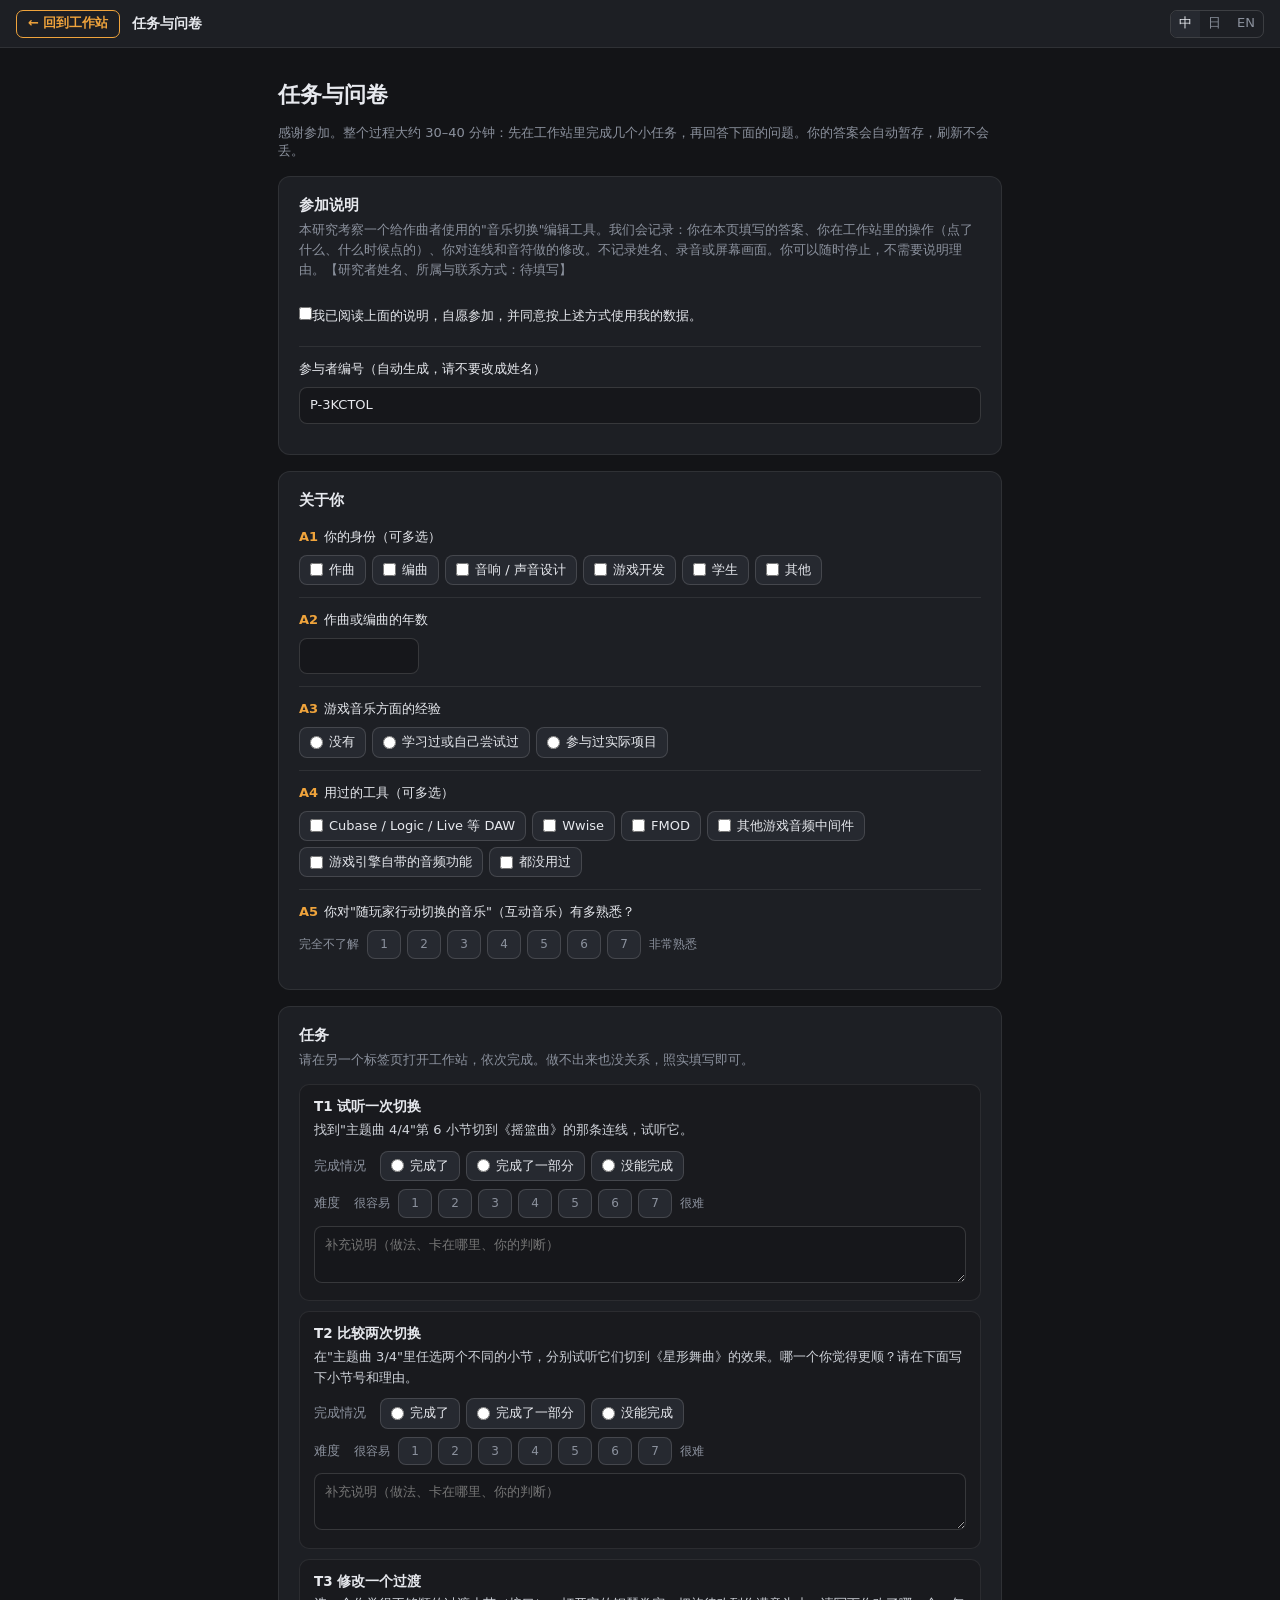
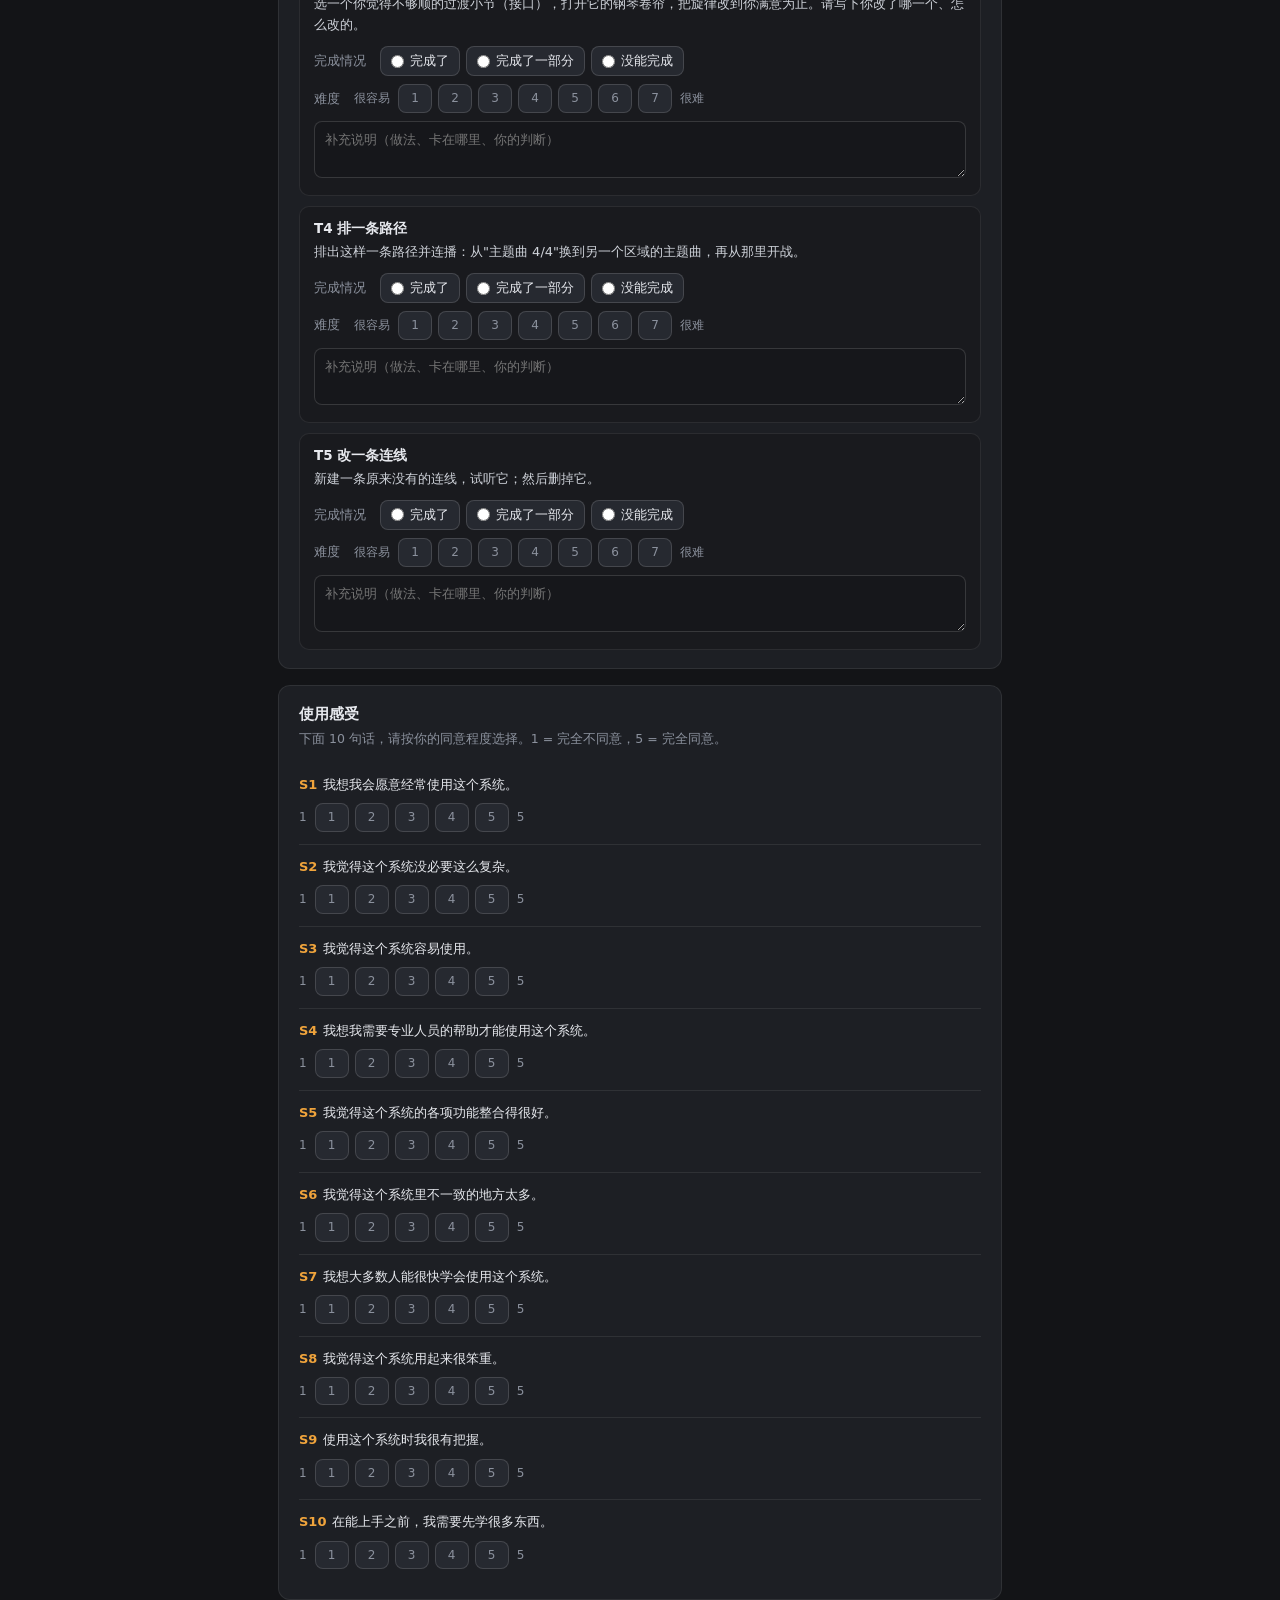
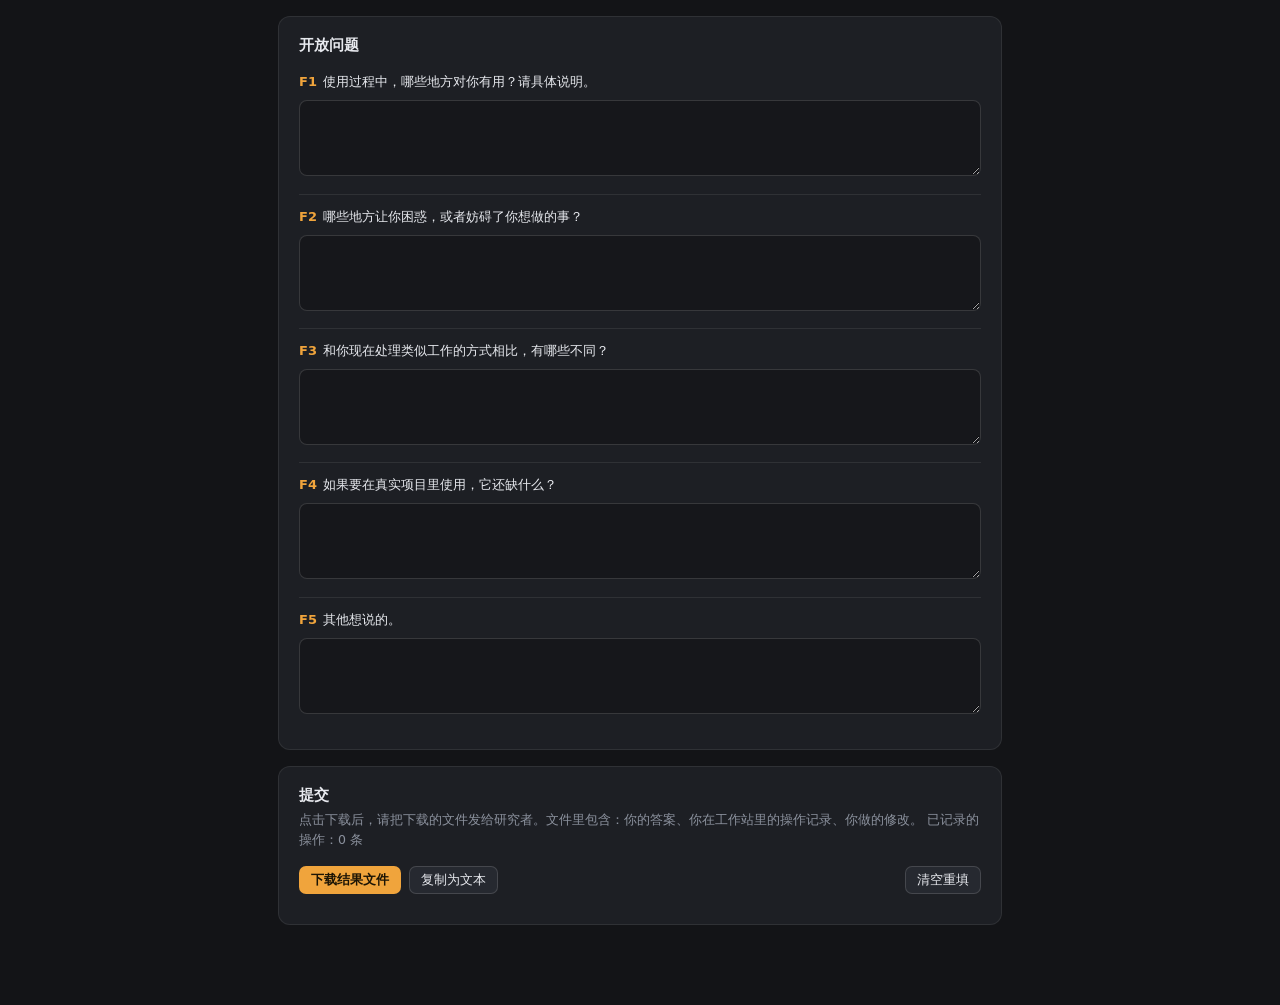
==== commit fda37263: "SeamStation web: draggable blocks, Win/Cmd+wheel zoom, audio hardening Co-Authored-By: Claude Fable " ====
--- a/seamweaver/survey.html
+++ b/seamweaver/survey.html
@@ -5,7 +5,7 @@
 <meta name="viewport" content="width=device-width, initial-scale=1">
 <meta name="robots" content="noindex">
 <title>SeamStation · 任务与问卷</title>
-<link rel="stylesheet" href="style.css?v=7cf97dd6">
+<link rel="stylesheet" href="style.css?v=dafa67c0">
 <style>
   html, body { overflow: auto; height: auto; }
   body { background: var(--bg); }
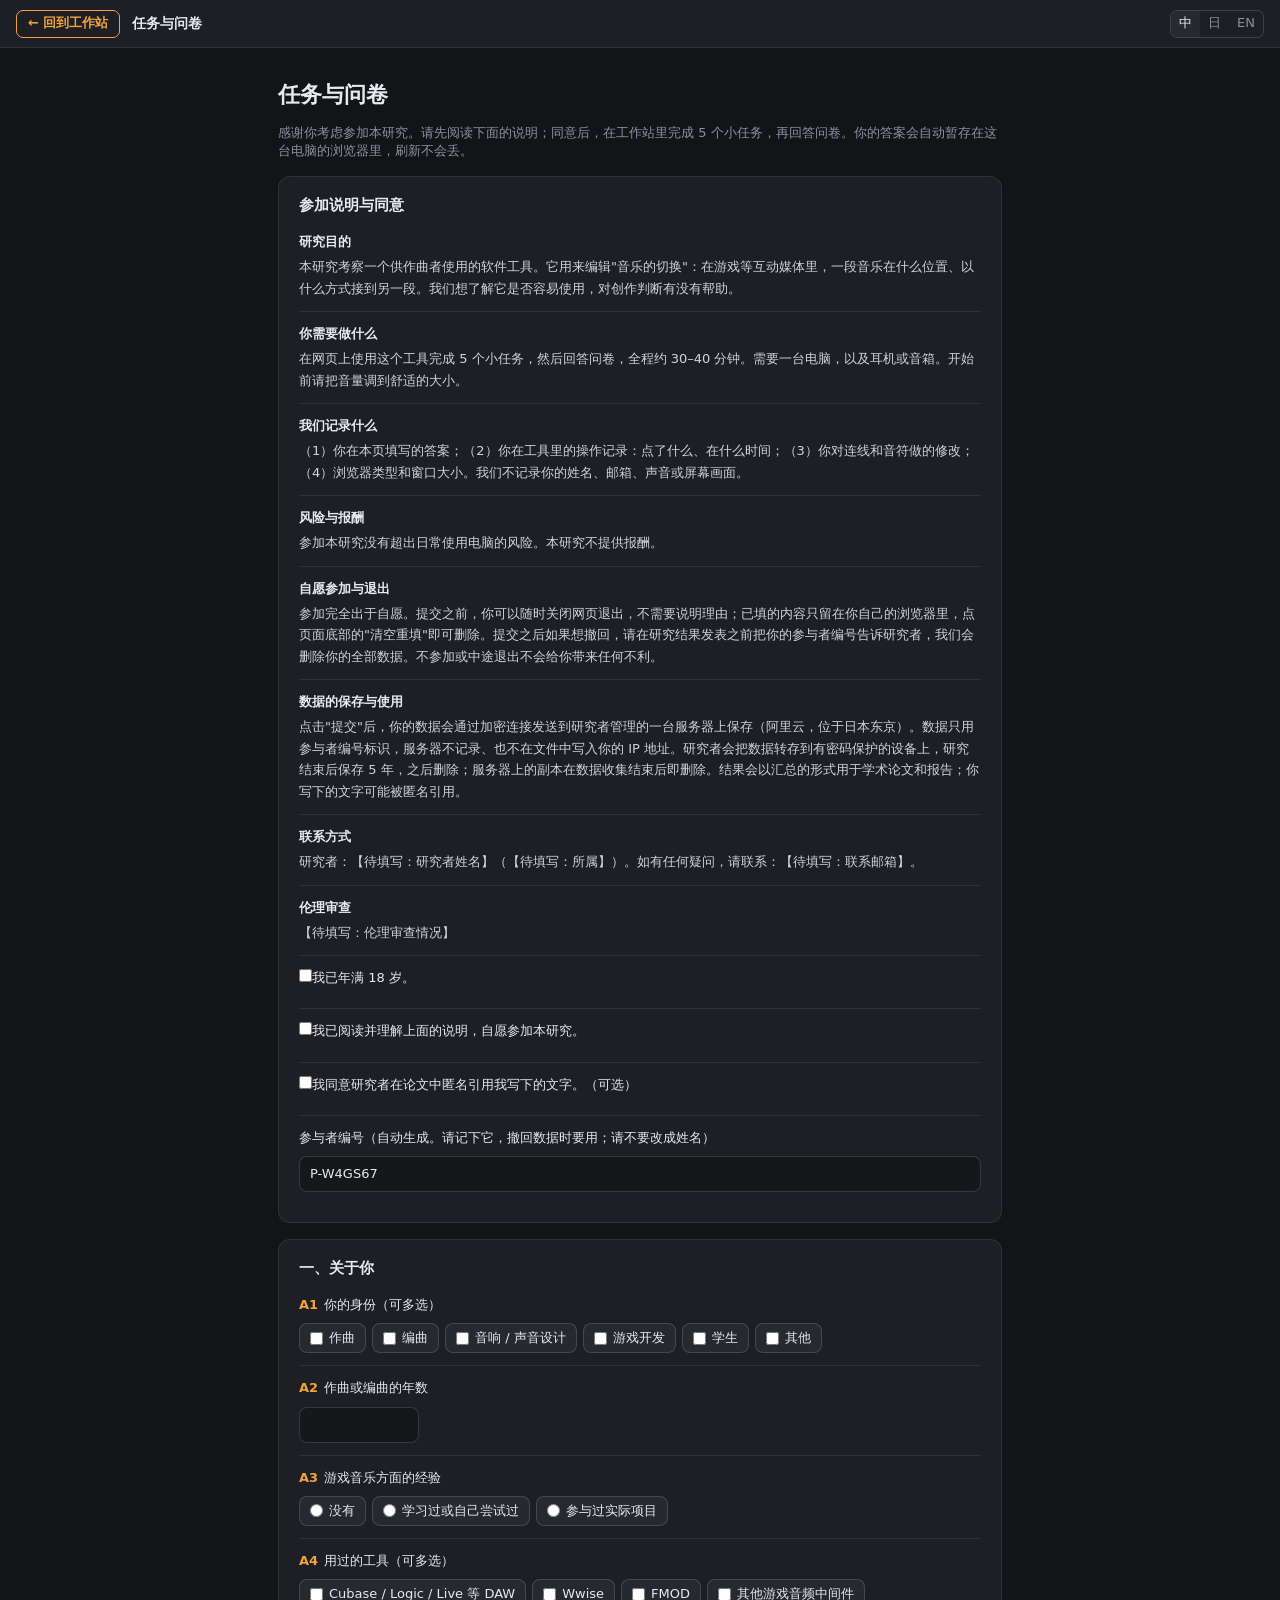
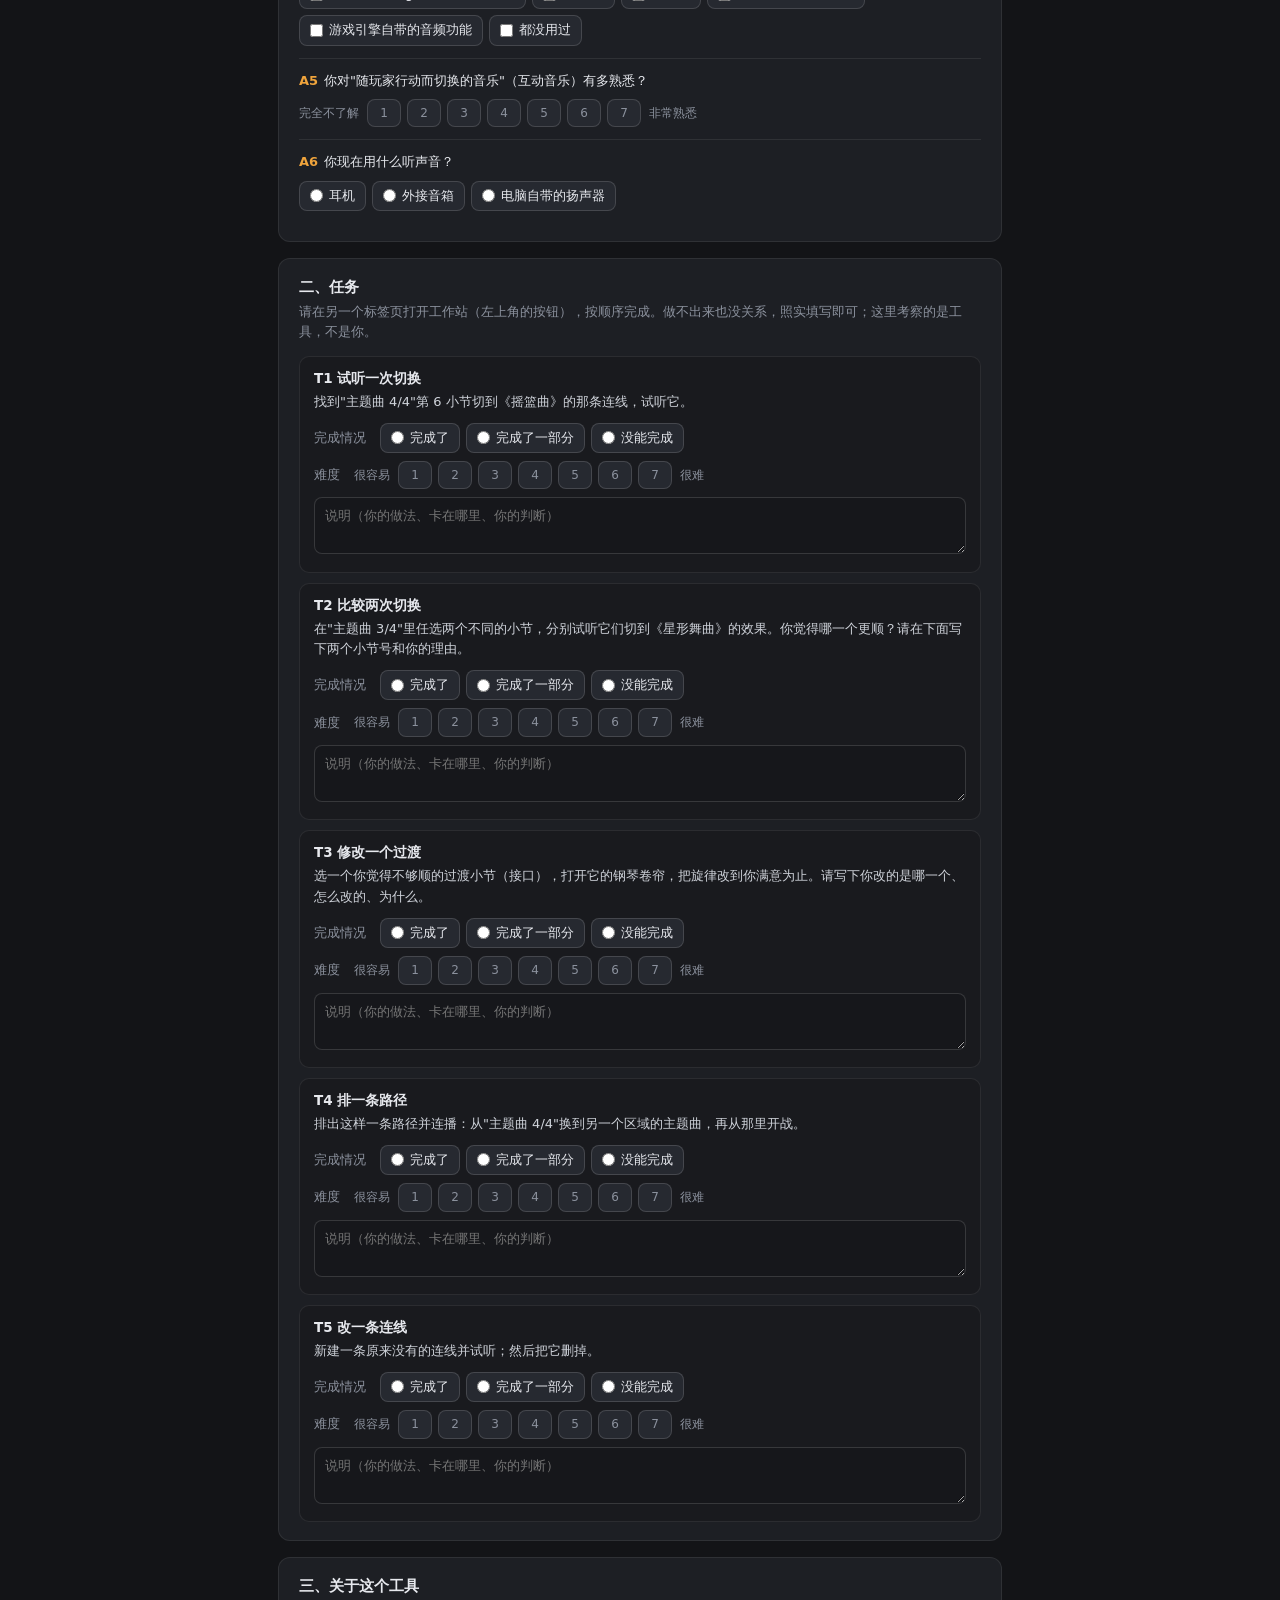
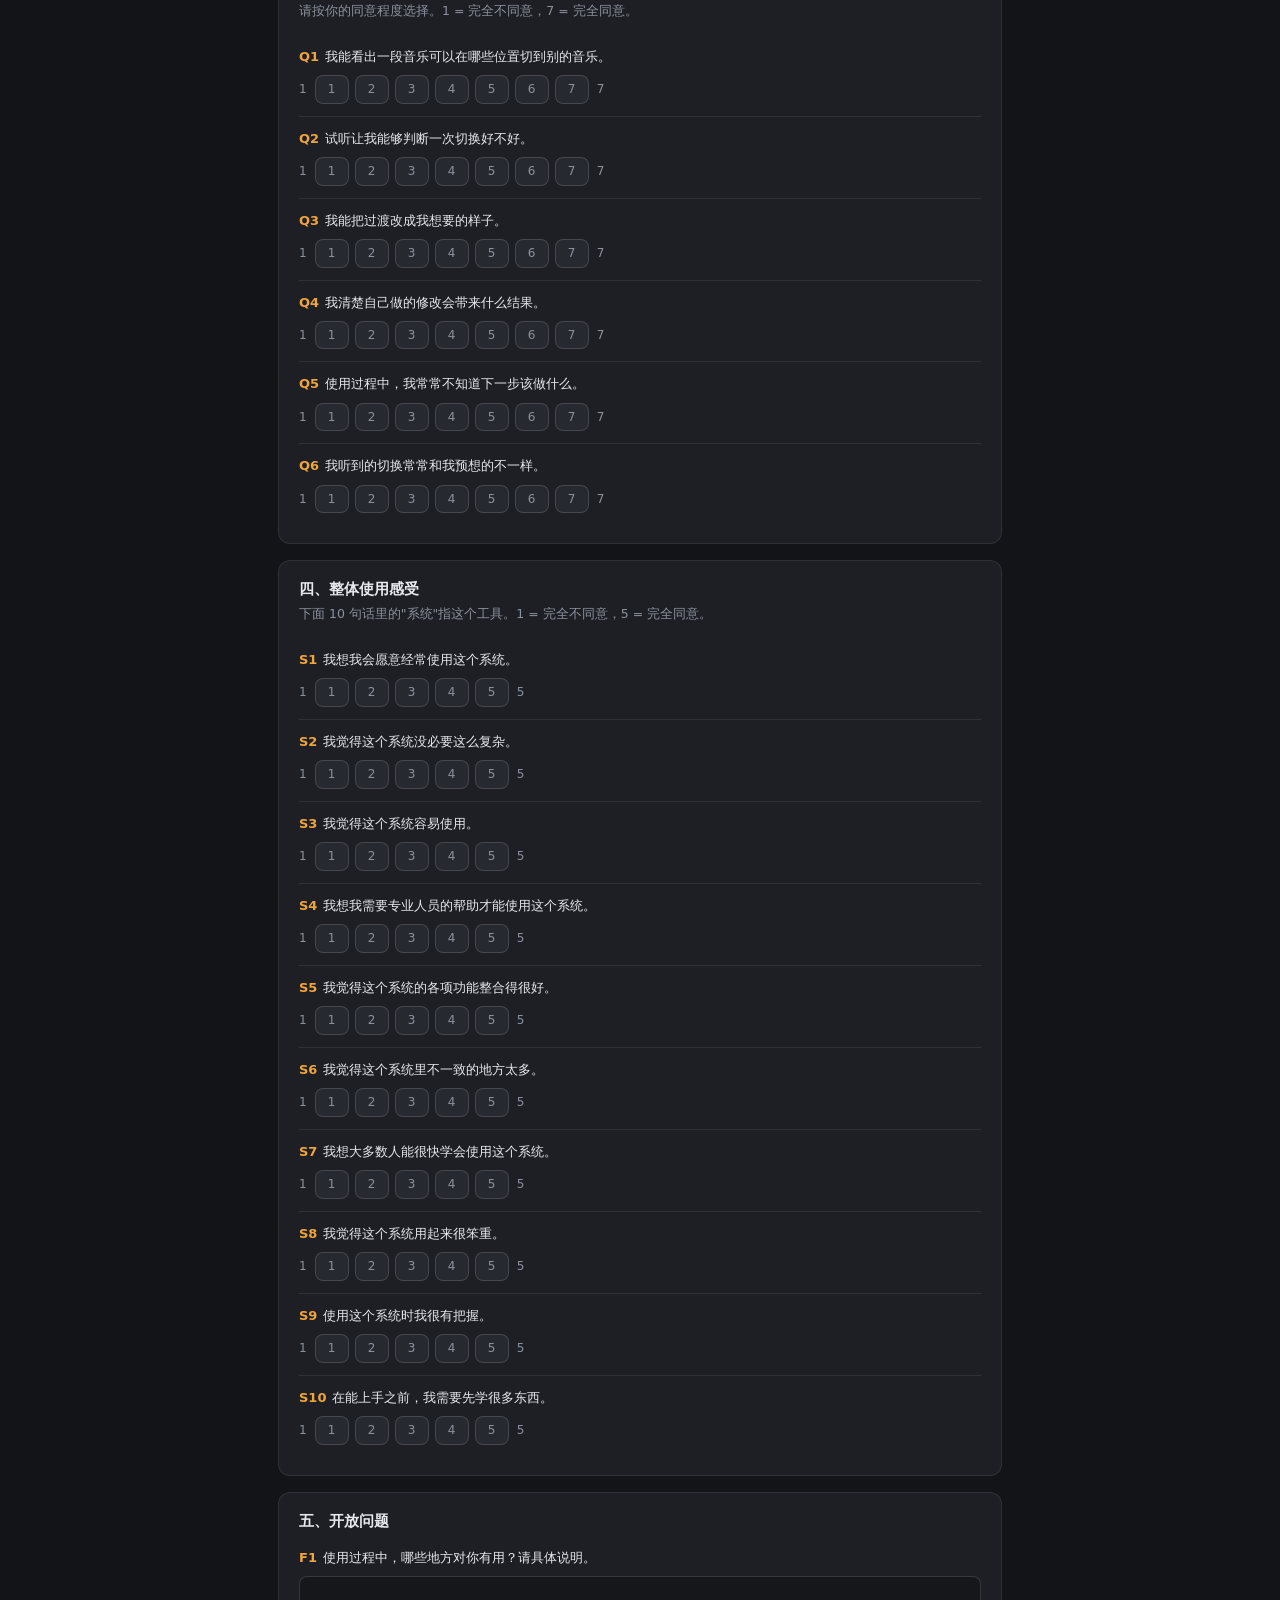
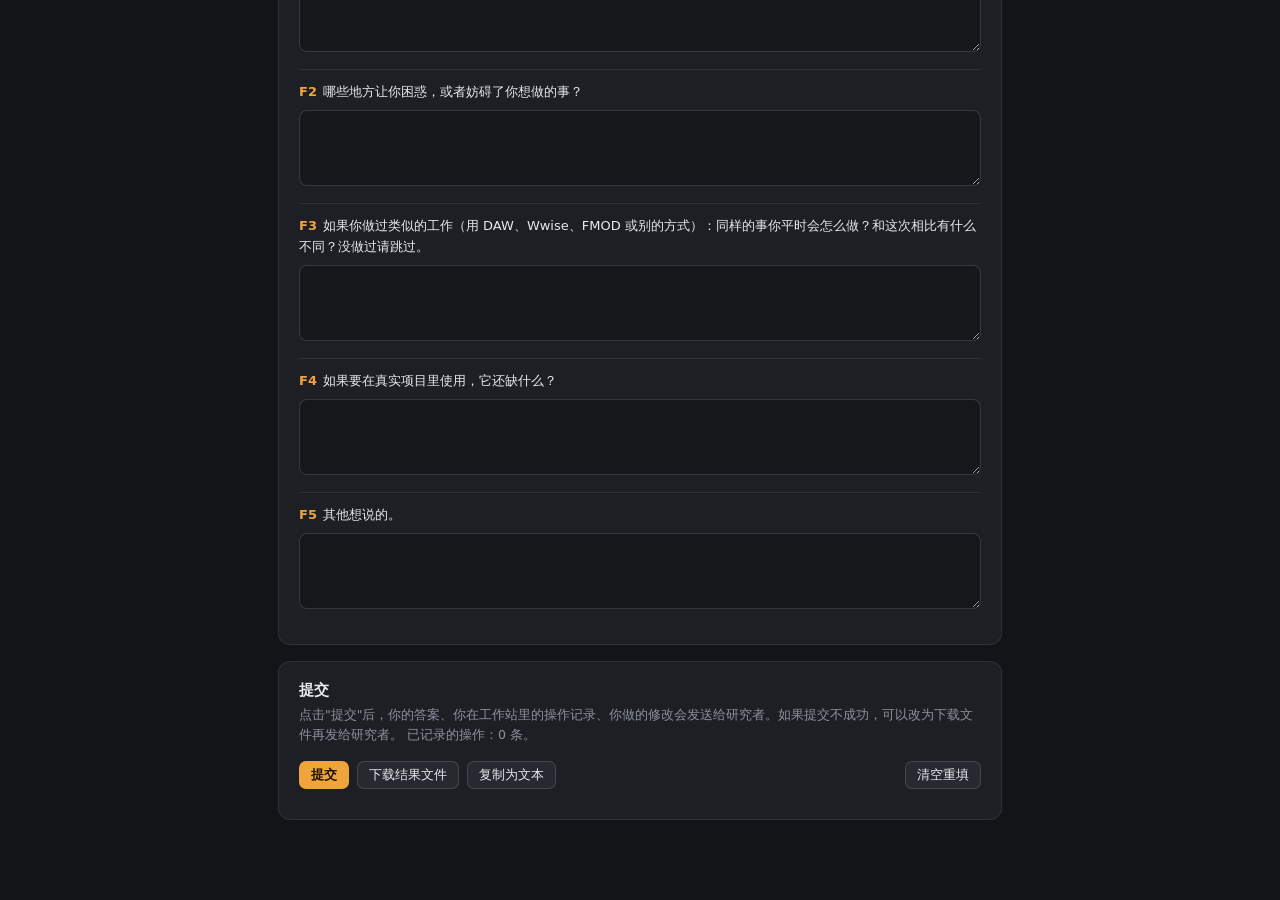
==== commit 81623a3f: "SeamStation web 38c2a31b: undo/redo covers block dragging, link-click toggle, survey v3 with consent" ====
--- a/seamweaver/survey.html
+++ b/seamweaver/survey.html
@@ -5,7 +5,7 @@
 <meta name="viewport" content="width=device-width, initial-scale=1">
 <meta name="robots" content="noindex">
 <title>SeamStation · 任务与问卷</title>
-<link rel="stylesheet" href="style.css?v=dafa67c0">
+<link rel="stylesheet" href="style.css?v=38c2a31b">
 <style>
   html, body { overflow: auto; height: auto; }
   body { background: var(--bg); }
@@ -49,91 +49,164 @@
 <div class="wrap" id="root"></div>
 <script type="module">
 // 任务与问卷。答案自动暂存在这台浏览器里；提交 = 下载一个 JSON 文件（含答案、操作记录、你做的修改），再发给研究者。
-// 注意：任务内容、知情同意的文字、联系方式都还是草稿，正式施测前要由研究者定稿。SUS 的中文 / 日文是自译，正式使用应换成已验证的译本。
+
+// ===== 研究者填写：这里的内容会原样显示在"参加说明"里。空着的项会显示成【待填写】，填完之前不要发给被试。=====
+const STUDY = {
+  researcher: '',        // 研究者姓名
+  affiliation: '',       // 所属（学校、研究科）
+  contact: '',           // 联系邮箱
+  supervisor: '',        // 指导教师（没有就留空，这一行不显示）
+  ethics: { zh: '', ja: '', en: '' },          // 伦理审查的情况，如"本研究已通过××大学研究伦理审查（编号 ×××）"
+  compensation: { zh: '', ja: '', en: '' },    // 报酬；留空 = 显示"本研究不提供报酬"
+  retentionYears: 5,     // 数据保存年数
+  storage: 'server',     // 'server' = 存在研究者自己的服务器上（relay/部署步骤_自有服务器.md）；'github' = 经 Cloudflare 存到私有 GitHub 仓库（relay/部署步骤.md）。只影响同意书里的说明文字
+  submitUrl: 'https://survey-api.yinyq.net/', // 接收服务的地址。填了 = 页面上出现"提交"按钮，同意书里关于保存的那一段也会换成联网保存的版本；空着 = 只能下载文件
+};
+// SUS 的中文 / 日文是自译；正式使用前应对照已发表的译本。
+// 本机调试用：在 localhost 上可以用 ?relay=地址 临时指定中转服务（线上不生效）。
+if (['localhost', '127.0.0.1'].includes(location.hostname)) STUDY.submitUrl = new URLSearchParams(location.search).get('relay') || STUDY.submitUrl;
+
 const L = {
   zh: {
-    title: '任务与问卷', back: '← 回到工作站', intro: '感谢参加。整个过程大约 30–40 分钟：先在工作站里完成几个小任务，再回答下面的问题。你的答案会自动暂存，刷新不会丢。',
-    consentH: '参加说明', consentP: '本研究考察一个给作曲者使用的"音乐切换"编辑工具。我们会记录：你在本页填写的答案、你在工作站里的操作（点了什么、什么时候点的）、你对连线和音符做的修改。不记录姓名、录音或屏幕画面。你可以随时停止，不需要说明理由。【研究者姓名、所属与联系方式：待填写】',
-    consent: '我已阅读上面的说明，自愿参加，并同意按上述方式使用我的数据。', code: '参与者编号（自动生成，请不要改成姓名）',
-    bgH: '关于你', role: '你的身份（可多选）', roles: ['作曲', '编曲', '音响 / 声音设计', '游戏开发', '学生', '其他'],
+    title: '任务与问卷', back: '← 回到工作站', todo: '【待填写：{x}】',
+    intro: '感谢你考虑参加本研究。请先阅读下面的说明；同意后，在工作站里完成 5 个小任务，再回答问卷。你的答案会自动暂存在这台电脑的浏览器里，刷新不会丢。',
+    consentH: '参加说明与同意',
+    c: [
+      ['研究目的', '本研究考察一个供作曲者使用的软件工具。它用来编辑"音乐的切换"：在游戏等互动媒体里，一段音乐在什么位置、以什么方式接到另一段。我们想了解它是否容易使用，对创作判断有没有帮助。'],
+      ['你需要做什么', '在网页上使用这个工具完成 5 个小任务，然后回答问卷，全程约 30–40 分钟。需要一台电脑，以及耳机或音箱。开始前请把音量调到舒适的大小。'],
+      ['我们记录什么', '（1）你在本页填写的答案；（2）你在工具里的操作记录：点了什么、在什么时间；（3）你对连线和音符做的修改；（4）浏览器类型和窗口大小。我们不记录你的姓名、邮箱、声音或屏幕画面。'],
+      ['风险与报酬', '参加本研究没有超出日常使用电脑的风险。{comp}'],
+      ['自愿参加与退出', '参加完全出于自愿。提交之前，你可以随时关闭网页退出，不需要说明理由；已填的内容只留在你自己的浏览器里，点页面底部的"清空重填"即可删除。提交之后如果想撤回，请在研究结果发表之前把你的参与者编号告诉研究者，我们会删除你的全部数据。不参加或中途退出不会给你带来任何不利。'],
+      ['数据的保存与使用', '数据只用参与者编号标识，保存在研究者有密码保护的设备上，研究结束后保存 {years} 年，之后删除。结果会以汇总的形式用于学术论文和报告；你写下的文字可能被匿名引用。'],
+      ['联系方式', '研究者：{researcher}（{affiliation}）{supervisor}。如有任何疑问，请联系：{contact}。'],
+      ['伦理审查', '{ethics}'],
+    ],
+    storeOnline: '点击"提交"后，你的数据会通过互联网发送并保存：经由 Cloudflare 公司的服务器中转，存放在 GitHub 公司的一个只有研究者能访问的私有存储库中（两家公司的服务器都位于日本境外）。数据只用参与者编号标识，文件中不写入你的 IP 地址。研究者会把数据另存到有密码保护的设备上，研究结束后保存 {years} 年，之后从设备和存储库中一并删除。结果会以汇总的形式用于学术论文和报告；你写下的文字可能被匿名引用。',
+    storeServer: '点击"提交"后，你的数据会通过加密连接发送到研究者管理的一台服务器上保存（阿里云，位于日本东京）。数据只用参与者编号标识，服务器不记录、也不在文件中写入你的 IP 地址。研究者会把数据转存到有密码保护的设备上，研究结束后保存 {years} 年，之后删除；服务器上的副本在数据收集结束后即删除。结果会以汇总的形式用于学术论文和报告；你写下的文字可能被匿名引用。',
+    send: '提交', sending: '正在提交…', sent: '已提交，谢谢你的参加。你的参与者编号是 {code}，如需撤回数据请凭它联系研究者。现在可以关闭页面了。', sendFail: '提交没有成功（{why}）。请点"下载结果文件"，把文件发给研究者。', submitP2: '点击"提交"后，你的答案、你在工作站里的操作记录、你做的修改会发送给研究者。如果提交不成功，可以改为下载文件再发给研究者。',
+    comp0: '本研究不提供报酬。', supervisor: '；指导教师：{x}', xResearcher: '研究者姓名', xAff: '所属', xContact: '联系邮箱', xEthics: '伦理审查情况',
+    age: '我已年满 18 岁。', consent: '我已阅读并理解上面的说明，自愿参加本研究。', quote: '我同意研究者在论文中匿名引用我写下的文字。（可选）',
+    code: '参与者编号（自动生成。请记下它，撤回数据时要用；请不要改成姓名）',
+    bgH: '一、关于你', role: '你的身份（可多选）', roles: ['作曲', '编曲', '音响 / 声音设计', '游戏开发', '学生', '其他'],
     years: '作曲或编曲的年数', game: '游戏音乐方面的经验', games: ['没有', '学习过或自己尝试过', '参与过实际项目'],
     tools: '用过的工具（可多选）', toolList: ['Cubase / Logic / Live 等 DAW', 'Wwise', 'FMOD', '其他游戏音频中间件', '游戏引擎自带的音频功能', '都没用过'],
-    fam: '你对"随玩家行动切换的音乐"（互动音乐）有多熟悉？', famLo: '完全不了解', famHi: '非常熟悉',
-    taskH: '任务', taskP: '请在另一个标签页打开工作站，依次完成。做不出来也没关系，照实填写即可。',
+    fam: '你对"随玩家行动而切换的音乐"（互动音乐）有多熟悉？', famLo: '完全不了解', famHi: '非常熟悉',
+    listen: '你现在用什么听声音？', listens: ['耳机', '外接音箱', '电脑自带的扬声器'],
+    taskH: '二、任务', taskP: '请在另一个标签页打开工作站（左上角的按钮），按顺序完成。做不出来也没关系，照实填写即可；这里考察的是工具，不是你。',
     tasks: [
       ['试听一次切换', '找到"主题曲 4/4"第 6 小节切到《摇篮曲》的那条连线，试听它。'],
-      ['比较两次切换', '在"主题曲 3/4"里任选两个不同的小节，分别试听它们切到《星形舞曲》的效果。哪一个你觉得更顺？请在下面写下小节号和理由。'],
-      ['修改一个过渡', '选一个你觉得不够顺的过渡小节（接口），打开它的钢琴卷帘，把旋律改到你满意为止。请写下你改了哪一个、怎么改的。'],
+      ['比较两次切换', '在"主题曲 3/4"里任选两个不同的小节，分别试听它们切到《星形舞曲》的效果。你觉得哪一个更顺？请在下面写下两个小节号和你的理由。'],
+      ['修改一个过渡', '选一个你觉得不够顺的过渡小节（接口），打开它的钢琴卷帘，把旋律改到你满意为止。请写下你改的是哪一个、怎么改的、为什么。'],
       ['排一条路径', '排出这样一条路径并连播：从"主题曲 4/4"换到另一个区域的主题曲，再从那里开战。'],
-      ['改一条连线', '新建一条原来没有的连线，试听它；然后删掉它。'],
-    ],
-    st: '完成情况', sts: ['完成了', '完成了一部分', '没能完成'], diff: '难度', diffLo: '很容易', diffHi: '很难', note: '补充说明（做法、卡在哪里、你的判断）',
-    susH: '使用感受', susP: '下面 10 句话，请按你的同意程度选择。1 = 完全不同意，5 = 完全同意。',
+      ['改一条连线', '新建一条原来没有的连线并试听；然后把它删掉。'],
+    ],
+    st: '完成情况', sts: ['完成了', '完成了一部分', '没能完成'], diff: '难度', diffLo: '很容易', diffHi: '很难', note: '说明（你的做法、卡在哪里、你的判断）',
+    toolH: '三、关于这个工具', toolP: '请按你的同意程度选择。1 = 完全不同意，7 = 完全同意。',
+    toolQ: ['我能看出一段音乐可以在哪些位置切到别的音乐。', '试听让我能够判断一次切换好不好。', '我能把过渡改成我想要的样子。', '我清楚自己做的修改会带来什么结果。', '使用过程中，我常常不知道下一步该做什么。', '我听到的切换常常和我预想的不一样。'],
+    susH: '四、整体使用感受', susP: '下面 10 句话里的"系统"指这个工具。1 = 完全不同意，5 = 完全同意。',
     sus: ['我想我会愿意经常使用这个系统。', '我觉得这个系统没必要这么复杂。', '我觉得这个系统容易使用。', '我想我需要专业人员的帮助才能使用这个系统。', '我觉得这个系统的各项功能整合得很好。', '我觉得这个系统里不一致的地方太多。', '我想大多数人能很快学会使用这个系统。', '我觉得这个系统用起来很笨重。', '使用这个系统时我很有把握。', '在能上手之前，我需要先学很多东西。'],
-    openH: '开放问题',
-    open: ['使用过程中，哪些地方对你有用？请具体说明。', '哪些地方让你困惑，或者妨碍了你想做的事？', '和你现在处理类似工作的方式相比，有哪些不同？', '如果要在真实项目里使用，它还缺什么？', '其他想说的。'],
+    openH: '五、开放问题',
+    open: ['使用过程中，哪些地方对你有用？请具体说明。', '哪些地方让你困惑，或者妨碍了你想做的事？', '如果你做过类似的工作（用 DAW、Wwise、FMOD 或别的方式）：同样的事你平时会怎么做？和这次相比有什么不同？没做过请跳过。', '如果要在真实项目里使用，它还缺什么？', '其他想说的。'],
     submitH: '提交', submitP: '点击下载后，请把下载的文件发给研究者。文件里包含：你的答案、你在工作站里的操作记录、你做的修改。',
-    dl: '下载结果文件', copy: '复制为文本', clear: '清空重填', need: '请先勾选"同意参加"。', done: '已下载。请把这个文件发给研究者，谢谢。', copied: '已复制到剪贴板。', sure: '清空所有答案？',
-    logInfo: '已记录的操作：{n} 条',
+    dl: '下载结果文件', dlAnyway: '仍然下载', copy: '复制为文本', clear: '清空重填', need: '请先勾选"已年满 18 岁"和"自愿参加"。', missing: '还有 {n} 项没有填：{list}。可以回去补上，或者再点一次直接下载。',
+    done: '已下载。请把这个文件发给研究者，谢谢你的参加。', copied: '已复制到剪贴板。', sure: '清空所有答案？', logInfo: '已记录的操作：{n} 条。',
   },
   ja: {
-    title: '課題とアンケート', back: '← ワークステーションに戻る', intro: 'ご参加ありがとうございます。所要時間は 30〜40 分ほどです。まずワークステーションでいくつかの課題を行い、そのあと下の質問にお答えください。回答は自動的に一時保存され、再読み込みしても消えません。',
-    consentH: '参加にあたって', consentP: '本研究は、作曲者向けの「音楽の切り替え」編集ツールを調べるものです。記録するのは、このページの回答、ワークステーションでの操作（何をいつクリックしたか）、接続や音符に加えた変更です。氏名、録音、画面の映像は記録しません。いつでも理由を述べずに中止できます。【研究者の氏名・所属・連絡先：未記入】',
-    consent: '上の説明を読み、自分の意思で参加し、上記のとおりデータが使われることに同意します。', code: '参加者番号（自動生成。氏名に書き換えないでください）',
-    bgH: 'あなたについて', role: '立場（複数選択可）', roles: ['作曲', '編曲', '音響・サウンドデザイン', 'ゲーム開発', '学生', 'その他'],
+    title: '課題とアンケート', back: '← ワークステーションに戻る', todo: '【未記入：{x}】',
+    intro: '本研究へのご参加をご検討いただき、ありがとうございます。まず下の説明をお読みください。同意いただけましたら、ワークステーションで 5 つの小さな課題を行い、そのあとアンケートにお答えください。回答はこのパソコンのブラウザに自動的に一時保存され、再読み込みしても消えません。',
+    consentH: '研究の説明と同意',
+    c: [
+      ['研究の目的', '本研究は、作曲者向けのソフトウェアツールを調べるものです。このツールは「音楽の切り替え」、つまりゲームなどのインタラクティブなメディアで、ある音楽がどの位置で、どのように別の音楽へつながるかを編集するためのものです。使いやすいかどうか、また創作上の判断に役立つかどうかを明らかにすることが目的です。'],
+      ['していただくこと', 'ウェブページ上でこのツールを使って 5 つの小さな課題を行い、そのあとアンケートにお答えいただきます。所要時間は 30〜40 分ほどです。パソコンと、ヘッドホンまたはスピーカーが必要です。始める前に、音量を無理のない大きさに調整してください。'],
+      ['記録する内容', '（1）このページの回答、（2）ツール上での操作の記録（何を、いつクリックしたか）、（3）接続や音符に加えた変更、（4）ブラウザの種類とウィンドウの大きさ。氏名、メールアドレス、音声、画面の映像は記録しません。'],
+      ['リスクと謝礼', '本研究への参加に、日常的なパソコンの使用を超えるリスクはありません。{comp}'],
+      ['参加の任意性と中止', '参加は完全に任意です。提出前であれば、理由を述べることなく、いつでもページを閉じて中止できます。入力済みの内容はご自身のブラウザにのみ残り、ページ下部の「すべて消去」で削除できます。提出後に撤回を希望される場合は、研究成果の公表前までに参加者番号を研究者にお知らせください。すべてのデータを削除します。参加しないこと、途中でやめることによって不利益を受けることは一切ありません。'],
+      ['データの保管と利用', 'データは参加者番号のみで識別し、パスワードで保護された研究者の機器に保管します。研究終了後 {years} 年間保管したのち、削除します。結果は集計したかたちで学術論文や報告に用います。お書きいただいた文章を匿名で引用することがあります。'],
+      ['連絡先', '研究者：{researcher}（{affiliation}）{supervisor}。ご質問は次の宛先までお願いします：{contact}。'],
+      ['倫理審査', '{ethics}'],
+    ],
+    storeOnline: '「提出」を押すと、データはインターネット経由で送信・保存されます。Cloudflare 社のサーバーを経由し、GitHub 社の、研究者だけがアクセスできる非公開のリポジトリに保存されます（両社のサーバーはいずれも日本国外にあります）。データは参加者番号のみで識別し、ファイルに IP アドレスは書き込みません。研究者はデータをパスワードで保護された機器にも保存し、研究終了後 {years} 年間保管したのち、機器とリポジトリの両方から削除します。結果は集計したかたちで学術論文や報告に用います。お書きいただいた文章を匿名で引用することがあります。',
+    storeServer: '「提出」を押すと、データは暗号化された通信で、研究者が管理するサーバー（Alibaba Cloud、東京）に送信・保存されます。データは参加者番号のみで識別し、サーバーは IP アドレスを記録せず、ファイルにも書き込みません。研究者はデータをパスワードで保護された機器に移して保管し、研究終了後 {years} 年間保管したのち削除します。サーバー上のデータは、データ収集の終了後すみやかに削除します。結果は集計したかたちで学術論文や報告に用います。お書きいただいた文章を匿名で引用することがあります。',
+    send: '提出', sending: '送信中…', sent: '提出しました。ご協力ありがとうございました。参加者番号は {code} です。データの撤回を希望される場合は、この番号を研究者にお知らせください。ページを閉じて構いません。', sendFail: '提出できませんでした（{why}）。「結果ファイルをダウンロード」を押して、ファイルを研究者にお送りください。', submitP2: '「提出」を押すと、回答、ワークステーションでの操作記録、加えた変更が研究者に送信されます。うまく提出できない場合は、ファイルをダウンロードして研究者にお送りください。',
+    comp0: '本研究では謝礼をお支払いしません。', supervisor: '、指導教員：{x}', xResearcher: '研究者氏名', xAff: '所属', xContact: '連絡先メールアドレス', xEthics: '倫理審査の状況',
+    age: '私は 18 歳以上です。', consent: '上の説明を読んで理解し、自分の意思で本研究に参加します。', quote: '私が書いた文章を、研究者が論文中で匿名で引用することに同意します。（任意）',
+    code: '参加者番号（自動生成。データの撤回に必要ですので控えておいてください。氏名には書き換えないでください）',
+    bgH: '1. あなたについて', role: '立場（複数選択可）', roles: ['作曲', '編曲', '音響・サウンドデザイン', 'ゲーム開発', '学生', 'その他'],
     years: '作曲・編曲の経験年数', game: 'ゲーム音楽の経験', games: ['ない', '学んだ、または自分で試したことがある', '実際のプロジェクトに参加したことがある'],
     tools: '使ったことのあるツール（複数選択可）', toolList: ['Cubase / Logic / Live などの DAW', 'Wwise', 'FMOD', 'その他のゲームオーディオ・ミドルウェア', 'ゲームエンジン標準のオーディオ機能', 'どれも使ったことがない'],
     fam: '「プレイヤーの行動に応じて切り替わる音楽」（インタラクティブ音楽）にどのくらい馴染みがありますか。', famLo: 'まったく知らない', famHi: 'よく知っている',
-    taskH: '課題', taskP: '別のタブでワークステーションを開き、順に行ってください。できなくても構いません。そのとおりに記入してください。',
+    listen: 'いま、何で音を聴いていますか。', listens: ['ヘッドホン・イヤホン', '外付けスピーカー', 'パソコン内蔵のスピーカー'],
+    taskH: '2. 課題', taskP: '別のタブでワークステーションを開き（左上のボタン）、順番に行ってください。できなくても構いません。そのとおりにご記入ください。調べているのはツールであって、あなたの能力ではありません。',
     tasks: [
       ['切り替えを 1 つ試聴する', '「テーマ曲 4/4」の第 6 小節から《子守歌》へ切り替わる接続を見つけて、試聴してください。'],
-      ['2 つの切り替えを比べる', '「テーマ曲 3/4」から異なる小節を 2 つ選び、それぞれ《星形の舞曲》へ切り替わる様子を試聴してください。どちらが自然に聞こえましたか。小節番号と理由を下に書いてください。'],
-      ['つなぎを 1 つ直す', '自然でないと感じたつなぎの小節（ブリッジ）を 1 つ選び、ピアノロールを開いて、納得がいくまで旋律を直してください。どれをどう直したかを書いてください。'],
+      ['2 つの切り替えを比べる', '「テーマ曲 3/4」から異なる小節を 2 つ選び、それぞれ《星形の舞曲》へ切り替わる様子を試聴してください。どちらがより自然に聞こえましたか。2 つの小節番号と理由を下にお書きください。'],
+      ['つなぎを 1 つ直す', '自然でないと感じたつなぎの小節（ブリッジ）を 1 つ選び、ピアノロールを開いて、納得がいくまで旋律を直してください。どれを、どのように、なぜ直したかをお書きください。'],
       ['経路を組む', '次のような経路を組んで連続再生してください：「テーマ曲 4/4」から別のエリアのテーマ曲へ移り、そこから戦闘を開始する。'],
-      ['接続を変更する', 'もともと無かった接続を 1 つ新しく作り、試聴してください。そのあと削除してください。'],
-    ],
-    st: '達成状況', sts: ['できた', '一部できた', 'できなかった'], diff: '難しさ', diffLo: 'とても簡単', diffHi: 'とても難しい', note: '補足（やり方、つまずいた点、あなたの判断）',
-    susH: '使ってみた印象', susP: '次の 10 の文について、どの程度そう思うかを選んでください。1 = まったくそう思わない、5 = とてもそう思う。',
+      ['接続を変更する', 'もともと無かった接続を 1 つ新しく作って試聴し、そのあと削除してください。'],
+    ],
+    st: '達成状況', sts: ['できた', '一部できた', 'できなかった'], diff: '難しさ', diffLo: 'とても簡単', diffHi: 'とても難しい', note: '説明（やり方、つまずいた点、あなたの判断）',
+    toolH: '3. このツールについて', toolP: 'どの程度そう思うかをお選びください。1 = まったくそう思わない、7 = とてもそう思う。',
+    toolQ: ['ある音楽がどの位置で別の音楽へ切り替えられるのかが分かった。', '試聴することで、切り替えの良し悪しを判断できた。', 'つなぎを自分の思うとおりに直すことができた。', '自分の加えた変更がどんな結果になるのか、はっきり分かった。', '使っているあいだ、次に何をすればよいか分からないことがよくあった。', '聞こえた切り替えは、予想していたものと違うことがよくあった。'],
+    susH: '4. 全体的な使用感', susP: '次の 10 の文の「システム」は、このツールを指します。1 = まったくそう思わない、5 = とてもそう思う。',
     sus: ['このシステムを頻繁に使いたいと思う。', 'このシステムは不必要に複雑だと感じた。', 'このシステムは使いやすいと思った。', 'このシステムを使うには、技術に詳しい人の助けが必要だと思う。', 'このシステムのさまざまな機能は、よくまとまっていると感じた。', 'このシステムには一貫性のないところが多すぎると思った。', 'たいていの人は、このシステムの使い方をすぐに覚えられると思う。', 'このシステムはとても扱いにくいと感じた。', 'このシステムを自信をもって使えた。', 'このシステムを使い始める前に、多くのことを学ぶ必要があった。'],
-    openH: '自由記述',
-    open: ['使っていて役に立ったのはどんな点ですか。具体的に教えてください。', '戸惑った点や、やりたいことの妨げになった点はありましたか。', '同じような作業をふだん行う方法と比べて、どんな違いがありましたか。', '実際のプロジェクトで使うには、何が足りませんか。', 'そのほか、ご意見があればお書きください。'],
-    submitH: '提出', submitP: 'ダウンロードしたファイルを研究者に送ってください。ファイルには、回答、ワークステーションでの操作記録、加えた変更が含まれます。',
-    dl: '結果ファイルをダウンロード', copy: 'テキストとしてコピー', clear: 'すべて消去', need: '先に「参加に同意」にチェックを入れてください。', done: 'ダウンロードしました。このファイルを研究者に送ってください。ありがとうございました。', copied: 'クリップボードにコピーしました。', sure: 'すべての回答を消去しますか？',
-    logInfo: '記録された操作：{n} 件',
+    openH: '5. 自由記述',
+    open: ['使っていて役に立ったのはどんな点ですか。具体的にお書きください。', '戸惑った点や、やりたいことの妨げになった点はありましたか。', '同じような作業をしたことがある方へ（DAW、Wwise、FMOD、その他の方法で）：ふだんはどのように行っていますか。今回と比べてどんな違いがありましたか。経験のない方は飛ばしてください。', '実際のプロジェクトで使うには、何が足りませんか。', 'そのほか、ご意見があればお書きください。'],
+    submitH: '提出', submitP: 'ダウンロードしたファイルを研究者にお送りください。ファイルには、回答、ワークステーションでの操作記録、加えた変更が含まれます。',
+    dl: '結果ファイルをダウンロード', dlAnyway: 'このままダウンロード', copy: 'テキストとしてコピー', clear: 'すべて消去', need: '先に「18 歳以上」と「自分の意思で参加」にチェックを入れてください。', missing: '未回答の項目が {n} 件あります：{list}。戻って記入するか、もう一度押すとそのままダウンロードします。',
+    done: 'ダウンロードしました。このファイルを研究者にお送りください。ご協力ありがとうございました。', copied: 'クリップボードにコピーしました。', sure: 'すべての回答を消去しますか？', logInfo: '記録された操作：{n} 件。',
   },
   en: {
-    title: 'Tasks & survey', back: '← Back to the workstation', intro: 'Thank you for taking part. The session takes about 30–40 minutes: first complete a few small tasks in the workstation, then answer the questions below. Your answers are saved automatically and survive a reload.',
-    consentH: 'About this study', consentP: 'This study examines an editing tool for composers that deals with musical transitions. We record: your answers on this page, your actions in the workstation (what you clicked and when), and the changes you made to links and notes. We do not record your name, audio or screen. You may stop at any time without giving a reason. [Researcher name, affiliation and contact: to be filled in]',
-    consent: 'I have read the information above, I take part voluntarily, and I agree to my data being used as described.', code: 'Participant code (generated automatically — please do not replace it with your name)',
-    bgH: 'About you', role: 'Your role (choose all that apply)', roles: ['Composer', 'Arranger', 'Audio / sound designer', 'Game developer', 'Student', 'Other'],
+    title: 'Tasks & survey', back: '← Back to the workstation', todo: '[TO BE FILLED IN: {x}]',
+    intro: 'Thank you for considering taking part in this study. Please read the information below first. If you agree, complete five small tasks in the workstation and then answer the survey. Your answers are saved automatically in this computer’s browser and survive a reload.',
+    consentH: 'Study information and consent',
+    c: [
+      ['Purpose', 'This study examines a software tool for composers. The tool is for editing musical transitions: where, and in what way, one piece of music leads into another in games and other interactive media. We want to learn whether it is easy to use and whether it helps with creative judgement.'],
+      ['What you will do', 'You will use the tool in your web browser to complete five small tasks and then answer a survey. This takes about 30–40 minutes. You need a computer and headphones or speakers. Please set the volume to a comfortable level before you start.'],
+      ['What we record', '(1) Your answers on this page; (2) a record of your actions in the tool: what you clicked and when; (3) the changes you made to links and notes; (4) your browser type and window size. We do not record your name, e-mail address, voice or screen.'],
+      ['Risks and compensation', 'Taking part involves no risk beyond everyday computer use. {comp}'],
+      ['Voluntary participation and withdrawal', 'Taking part is entirely voluntary. Before you submit, you may stop at any time by closing the page, without giving a reason; what you have entered stays only in your own browser and can be deleted with “Clear everything” at the bottom of the page. If you wish to withdraw after submitting, tell the researcher your participant code before the results are published and all of your data will be deleted. Declining or withdrawing has no negative consequences for you.'],
+      ['Storage and use of data', 'Data are identified only by participant code and stored on the researcher’s password-protected device. They are kept for {years} years after the study ends and then deleted. Results will be used in aggregate form in academic papers and reports; text you write may be quoted anonymously.'],
+      ['Contact', 'Researcher: {researcher} ({affiliation}){supervisor}. If you have any questions, please contact: {contact}.'],
+      ['Ethics review', '{ethics}'],
+    ],
+    storeOnline: 'When you press “Submit”, your data are sent and stored over the internet: they pass through servers of Cloudflare, Inc. and are stored in a private repository at GitHub, Inc. that only the researcher can access (both companies’ servers are located outside Japan). Data are identified only by participant code, and your IP address is not written to the file. The researcher also keeps a copy on a password-protected device; data are kept for {years} years after the study ends and then deleted from both the device and the repository. Results will be used in aggregate form in academic papers and reports; text you write may be quoted anonymously.',
+    storeServer: 'When you press “Submit”, your data are sent over an encrypted connection to a server managed by the researcher (Alibaba Cloud, Tokyo, Japan) and stored there. Data are identified only by participant code; the server does not log your IP address or write it to the file. The researcher moves the data to a password-protected device and keeps them for {years} years after the study ends, then deletes them; the copy on the server is deleted once data collection is finished. Results will be used in aggregate form in academic papers and reports; text you write may be quoted anonymously.',
+    send: 'Submit', sending: 'Submitting…', sent: 'Submitted — thank you for taking part. Your participant code is {code}; quote it to the researcher if you wish to withdraw your data. You may now close this page.', sendFail: 'Submitting did not succeed ({why}). Please press “Download result file” and send the file to the researcher.', submitP2: 'When you press “Submit”, your answers, the record of your actions in the workstation and the changes you made are sent to the researcher. If submitting fails, download the file and send it to the researcher instead.',
+    comp0: 'No compensation is offered for this study.', supervisor: '; supervisor: {x}', xResearcher: 'researcher name', xAff: 'affiliation', xContact: 'contact e-mail', xEthics: 'ethics review status',
+    age: 'I am 18 years of age or older.', consent: 'I have read and understood the information above and I take part in this study voluntarily.', quote: 'I agree that the researcher may quote text I write, anonymously, in publications. (Optional)',
+    code: 'Participant code (generated automatically. Please note it down — you need it to withdraw your data. Do not replace it with your name)',
+    bgH: '1. About you', role: 'Your role (choose all that apply)', roles: ['Composer', 'Arranger', 'Audio / sound designer', 'Game developer', 'Student', 'Other'],
     years: 'Years of composing or arranging', game: 'Experience with game music', games: ['None', 'Studied it or tried it on my own', 'Worked on real projects'],
     tools: 'Tools you have used (choose all that apply)', toolList: ['A DAW such as Cubase / Logic / Live', 'Wwise', 'FMOD', 'Other game-audio middleware', 'A game engine’s built-in audio', 'None of these'],
     fam: 'How familiar are you with music that changes in response to the player (interactive music)?', famLo: 'Not at all', famHi: 'Very familiar',
-    taskH: 'Tasks', taskP: 'Open the workstation in another tab and work through these in order. It is fine if you cannot complete one — just report what happened.',
+    listen: 'What are you listening on right now?', listens: ['Headphones / earphones', 'External speakers', 'Built-in computer speakers'],
+    taskH: '2. Tasks', taskP: 'Open the workstation in another tab (button at the top left) and work through these in order. It is fine if you cannot complete one — just report what happened. We are evaluating the tool, not you.',
     tasks: [
       ['Audition one transition', 'Find the link that goes from bar 6 of “Theme 4/4” to “Lullaby”, and audition it.'],
-      ['Compare two transitions', 'Pick two different bars in “Theme 3/4” and audition how each of them switches to “Star Dance”. Which one sounds smoother to you? Write the bar numbers and your reasons below.'],
-      ['Revise a transition', 'Pick a transition bar (bridge) that you find unconvincing, open its piano roll, and change the melody until you are satisfied. Write which one you changed and how.'],
+      ['Compare two transitions', 'Pick two different bars in “Theme 3/4” and audition how each of them switches to “Star Dance”. Which one sounds smoother to you? Write the two bar numbers and your reasons below.'],
+      ['Revise a transition', 'Pick a transition bar (bridge) that you find unconvincing, open its piano roll, and change the melody until you are satisfied. Write which one you changed, how, and why.'],
       ['Build a path', 'Build and play this path: from “Theme 4/4” move to another area’s theme, then start a battle from there.'],
       ['Change a link', 'Create a link that did not exist before and audition it; then delete it.'],
     ],
-    st: 'Outcome', sts: ['Completed', 'Partly completed', 'Could not complete'], diff: 'Difficulty', diffLo: 'Very easy', diffHi: 'Very hard', note: 'Notes (what you did, where you got stuck, your judgement)',
-    susH: 'Your impressions', susP: 'For each of the 10 statements, choose how much you agree. 1 = strongly disagree, 5 = strongly agree.',
+    st: 'Outcome', sts: ['Completed', 'Partly completed', 'Could not complete'], diff: 'Difficulty', diffLo: 'Very easy', diffHi: 'Very hard', note: 'Explanation (what you did, where you got stuck, your judgement)',
+    toolH: '3. About this tool', toolP: 'Choose how much you agree. 1 = strongly disagree, 7 = strongly agree.',
+    toolQ: ['I could see at which points a piece of music can switch to another.', 'Auditioning let me judge whether a transition was good or not.', 'I could change a transition into what I wanted.', 'It was clear to me what result my changes would have.', 'While using it, I often did not know what to do next.', 'The transitions I heard were often different from what I expected.'],
+    susH: '4. Overall impressions', susP: 'In the 10 statements below, “the system” means this tool. 1 = strongly disagree, 5 = strongly agree.',
     sus: ['I think that I would like to use this system frequently.', 'I found the system unnecessarily complex.', 'I thought the system was easy to use.', 'I think that I would need the support of a technical person to be able to use this system.', 'I found the various functions in this system were well integrated.', 'I thought there was too much inconsistency in this system.', 'I would imagine that most people would learn to use this system very quickly.', 'I found the system very cumbersome to use.', 'I felt very confident using the system.', 'I needed to learn a lot of things before I could get going with this system.'],
-    openH: 'Open questions',
-    open: ['What, if anything, was useful to you? Please be specific.', 'What confused you or got in the way of what you wanted to do?', 'How did this differ from the way you currently handle similar work?', 'What is missing before you could use it on a real project?', 'Anything else you would like to tell us.'],
+    openH: '5. Open questions',
+    open: ['What, if anything, was useful to you? Please be specific.', 'What confused you or got in the way of what you wanted to do?', 'If you have done similar work before (with a DAW, Wwise, FMOD or otherwise): how do you normally do it, and how did this differ? Skip this if you have not.', 'What is missing before you could use it on a real project?', 'Anything else you would like to tell us.'],
     submitH: 'Submit', submitP: 'After downloading, please send the file to the researcher. It contains your answers, the record of your actions in the workstation, and the changes you made.',
-    dl: 'Download result file', copy: 'Copy as text', clear: 'Clear everything', need: 'Please tick the consent box first.', done: 'Downloaded. Please send this file to the researcher. Thank you.', copied: 'Copied to the clipboard.', sure: 'Clear all answers?',
-    logInfo: 'Recorded actions: {n}',
+    dl: 'Download result file', dlAnyway: 'Download anyway', copy: 'Copy as text', clear: 'Clear everything', need: 'Please tick “18 or older” and “I take part voluntarily” first.', missing: '{n} item(s) are still unanswered: {list}. You can go back and fill them in, or press again to download as is.',
+    done: 'Downloaded. Please send this file to the researcher. Thank you for taking part.', copied: 'Copied to the clipboard.', sure: 'Clear all answers?', logInfo: 'Recorded actions: {n}.',
   },
 };
 const LANGS = ['zh', 'ja', 'en'];
 let lang = new URLSearchParams(location.search).get('lang') || (() => { try { return localStorage.getItem('seam.lang'); } catch { return null; } })() || 'zh';
 if (!LANGS.includes(lang)) lang = 'zh';
-let A = {}; try { A = JSON.parse(localStorage.getItem('seam.survey.v2') || '{}'); } catch {}
+let A = {}; try { A = JSON.parse(localStorage.getItem('seam.survey.v3') || '{}'); } catch {}
 if (!A.code) A.code = 'P-' + Math.random().toString(36).slice(2, 8).toUpperCase();
 if (!A.started) A.started = new Date().toISOString();
-const saveA = () => { try { localStorage.setItem('seam.survey.v2', JSON.stringify(A)); } catch {} };
+const saveA = () => { try { localStorage.setItem('seam.survey.v3', JSON.stringify(A)); } catch {} };
 const el = (tag, attrs = {}, ...kids) => { const e = document.createElement(tag); for (const k in attrs) { if (k === 'text') e.textContent = attrs[k]; else if (k.startsWith('on')) e[k] = attrs[k]; else e.setAttribute(k, attrs[k]); } e.append(...kids.flat().filter(Boolean)); return e; };
 
 function text(key, rows) { const t = el('textarea', { oninput: e => { A[key] = e.target.value; saveA(); } }); t.value = A[key] || ''; if (rows) t.style.minHeight = rows * 22 + 'px'; return t; }
@@ -141,46 +214,81 @@
 function checks(key, opts) { A[key] = A[key] || []; return el('div', { class: 'opts' }, opts.map((o, i) => { const inp = el('input', { type: 'checkbox', onchange: e => { const s = new Set(A[key]); e.target.checked ? s.add(i) : s.delete(i); A[key] = [...s].sort(); saveA(); } }); inp.checked = A[key].includes(i); return el('label', {}, inp, el('span', { text: o })); })); }
 function scale(key, n, lo, hi) { return el('div', { class: 'scale' }, el('span', { text: lo }), el('div', { class: 'opts' }, Array.from({ length: n }, (_, i) => { const inp = el('input', { type: 'radio', name: key, onchange: () => { A[key] = i + 1; saveA(); } }); inp.checked = A[key] === i + 1; return el('label', {}, inp, el('span', { text: i + 1 })); })), el('span', { text: hi })); }
 const q = (num, label, ...body) => el('div', { class: 'q' }, el('div', { class: 'lab' }, num ? el('span', { class: 'num', text: num }) : null, label), ...body);
+const box = (key, label) => { const inp = el('input', { type: 'checkbox', onchange: e => { A[key] = e.target.checked; saveA(); } }); inp.checked = !!A[key]; return el('div', { class: 'q' }, el('label', { class: 'check', style: 'color:var(--text);align-items:flex-start' }, inp, el('span', { text: label }))); };
 
+function consentText(t) {
+  const todo = x => t.todo.replace('{x}', x);
+  const v = {
+    comp: STUDY.compensation[lang] || t.comp0, years: STUDY.retentionYears,
+    researcher: STUDY.researcher || todo(t.xResearcher), affiliation: STUDY.affiliation || todo(t.xAff), contact: STUDY.contact || todo(t.xContact),
+    supervisor: STUDY.supervisor ? t.supervisor.replace('{x}', STUDY.supervisor) : '', ethics: STUDY.ethics[lang] || todo(t.xEthics),
+  };
+  return t.c.map(([h, p], i) => [h, i === 5 && STUDY.submitUrl ? (STUDY.storage === 'github' ? t.storeOnline : t.storeServer) : p]).map(([h, p]) => el('div', { class: 'q' }, el('div', { class: 'lab', style: 'font-weight:600;margin-bottom:4px', text: h }), el('div', { style: 'color:#cfd3da;line-height:1.65', text: p.replace(/\{(\w+)\}/g, (_, k) => v[k]) })));
+}
+function missingItems() {
+  const m = [], need = (k, label) => { const x = A[k]; if (x === undefined || x === '' || (Array.isArray(x) && !x.length)) m.push(label); };
+  need('role', 'A1'); need('years', 'A2'); need('game', 'A3'); need('tools', 'A4'); need('fam', 'A5'); need('listen', 'A6');
+  for (let i = 1; i <= 5; i++) { need(`t${i}_st`, `T${i}`); need(`t${i}_diff`, `T${i}`); }
+  for (let i = 1; i <= 6; i++) need('tool' + i, 'Q' + i);
+  for (let i = 1; i <= 10; i++) need('sus' + i, 'S' + i);
+  return [...new Set(m)];
+}
+let warned = false;
 function render() {
   const t = L[lang]; document.documentElement.lang = lang; document.title = 'SeamStation · ' + t.title;
   document.querySelector('#ttl').textContent = t.title;
-  const back = document.querySelector('#back'); back.textContent = t.back; back.href = 'index.html';
+  const back = document.querySelector('#back'); back.textContent = t.back; back.href = 'index.html'; back.target = 'seamstation';
   const lb = document.querySelector('#langs'); lb.innerHTML = '';
   for (const l of LANGS) lb.append(el('button', { class: l === lang ? 'on' : '', text: { zh: '中', ja: '日', en: 'EN' }[l], onclick: () => { lang = l; try { localStorage.setItem('seam.lang', l); } catch {} render(); } }));
   const root = document.querySelector('#root'); root.innerHTML = '';
   let nLog = 0; try { nLog = JSON.parse(localStorage.getItem('seam.log.v1') || '[]').length; } catch {}
-  const consent = el('input', { type: 'checkbox', onchange: e => { A.consent = e.target.checked; saveA(); } }); consent.checked = !!A.consent;
   const code = el('input', { type: 'text', oninput: e => { A.code = e.target.value; saveA(); } }); code.value = A.code;
   const years = el('input', { type: 'number', min: 0, max: 80, oninput: e => { A.years = e.target.value; saveA(); } }); years.value = A.years || ''; years.style.width = '120px';
   const msg = el('div', { id: 'done', class: 'warn' });
+  const dl = el('button', { class: 'primary', text: t.dl, onclick: () => {
+    if (!A.age || !A.consent) { msg.textContent = t.need; return; }
+    const m = missingItems();
+    if (m.length && !warned) { warned = true; msg.textContent = t.missing.replace('{n}', m.length).replace('{list}', m.join(', ')); dl.textContent = t.dlAnyway; return; }
+    download(); msg.textContent = t.done;
+  } });
+  const ready = () => { if (!A.age || !A.consent) { msg.textContent = t.need; return false; } const m = missingItems(); if (m.length && !warned) { warned = true; msg.textContent = t.missing.replace('{n}', m.length).replace('{list}', m.join(', ')); return false; } return true; };
+  const sendBtn = STUDY.submitUrl ? el('button', { class: 'primary', text: t.send, onclick: async () => {
+    if (!ready()) return;
+    sendBtn.disabled = true; sendBtn.textContent = t.sending; msg.textContent = '';
+    try {
+      const r = await fetch(STUDY.submitUrl, { method: 'POST', headers: { 'Content-Type': 'application/json' }, body: JSON.stringify(payload()) });
+      const o = await r.json().catch(() => ({}));
+      if (!r.ok || !o.ok) throw new Error(o.error || 'HTTP ' + r.status);
+      A.submittedAt = new Date().toISOString(); saveA(); msg.textContent = t.sent.replace('{code}', A.code);
+    } catch (e) { msg.textContent = t.sendFail.replace('{why}', e.message || 'network'); }
+    sendBtn.disabled = false; sendBtn.textContent = t.send;
+  } }) : null;
+  if (sendBtn) dl.className = '';
   root.append(
     el('h1', { text: t.title }), el('p', { class: 'dim', text: t.intro }),
-    el('section', {}, el('h2', { text: t.consentH }), el('p', { class: 'dim', text: t.consentP }),
-      el('div', { class: 'q' }, el('label', { class: 'check', style: 'color:var(--text);align-items:flex-start' }, consent, el('span', { text: t.consent }))),
-      q('', t.code, code)),
+    el('section', {}, el('h2', { text: t.consentH }), consentText(t), box('age', t.age), box('consent', t.consent), box('quote', t.quote), q('', t.code, code)),
     el('section', {}, el('h2', { text: t.bgH }),
-      q('A1', t.role, checks('role', t.roles)), q('A2', t.years, years), q('A3', t.game, radios('game', t.games)), q('A4', t.tools, checks('tools', t.toolList)), q('A5', t.fam, scale('fam', 7, t.famLo, t.famHi))),
+      q('A1', t.role, checks('role', t.roles)), q('A2', t.years, years), q('A3', t.game, radios('game', t.games)), q('A4', t.tools, checks('tools', t.toolList)), q('A5', t.fam, scale('fam', 7, t.famLo, t.famHi)), q('A6', t.listen, radios('listen', t.listens))),
     el('section', {}, el('h2', { text: t.taskH }), el('p', { class: 'dim', text: t.taskP }),
       t.tasks.map((tk, i) => el('div', { class: 'task' }, el('h3', { text: `T${i + 1}  ${tk[0]}` }), el('p', { text: tk[1] }),
         el('div', { class: 'row' }, el('span', { class: 'dim', text: t.st }), radios('t' + (i + 1) + '_st', t.sts)),
         el('div', { class: 'row' }, el('span', { class: 'dim', text: t.diff }), scale('t' + (i + 1) + '_diff', 7, t.diffLo, t.diffHi)),
         (() => { const x = text('t' + (i + 1) + '_note', 2); x.placeholder = t.note; return x; })()))),
+    el('section', {}, el('h2', { text: t.toolH }), el('p', { class: 'dim', text: t.toolP }), t.toolQ.map((s, i) => q('Q' + (i + 1), s, scale('tool' + (i + 1), 7, '1', '7')))),
     el('section', {}, el('h2', { text: t.susH }), el('p', { class: 'dim', text: t.susP }), t.sus.map((s, i) => q('S' + (i + 1), s, scale('sus' + (i + 1), 5, '1', '5')))),
     el('section', {}, el('h2', { text: t.openH }), t.open.map((s, i) => q('F' + (i + 1), s, text('open' + (i + 1))))),
-    el('section', {}, el('h2', { text: t.submitH }), el('p', { class: 'dim', text: t.submitP + ' ' + t.logInfo.replace('{n}', nLog) }),
-      el('div', { class: 'actions' },
-        el('button', { class: 'primary', text: t.dl, onclick: () => { if (!A.consent) { msg.textContent = t.need; return; } download(); msg.textContent = t.done; } }),
-        el('button', { text: t.copy, onclick: async () => { if (!A.consent) { msg.textContent = t.need; return; } await navigator.clipboard.writeText(JSON.stringify(payload(false), null, 1)); msg.textContent = t.copied; } }),
+    el('section', {}, el('h2', { text: t.submitH }), el('p', { class: 'dim', text: (STUDY.submitUrl ? t.submitP2 : t.submitP) + ' ' + t.logInfo.replace('{n}', nLog) }),
+      el('div', { class: 'actions' }, sendBtn, dl,
+        el('button', { text: t.copy, onclick: async () => { if (!A.age || !A.consent) { msg.textContent = t.need; return; } await navigator.clipboard.writeText(JSON.stringify(payload(false), null, 1)); msg.textContent = t.copied; } }),
         el('span', { class: 'spacer' }),
-        el('button', { text: t.clear, onclick: () => { if (confirm(t.sure)) { const c = A.code; A = { code: c, started: new Date().toISOString() }; saveA(); render(); } } })),
+        el('button', { text: t.clear, onclick: () => { if (confirm(t.sure)) { A = { code: 'P-' + Math.random().toString(36).slice(2, 8).toUpperCase(), started: new Date().toISOString() }; saveA(); warned = false; render(); scrollTo(0, 0); } } })),
       msg));
 }
 function payload(full = true) {
-  let log = [], edits = null; try { log = JSON.parse(localStorage.getItem('seam.log.v1') || '[]'); edits = JSON.parse(localStorage.getItem('seam.edits.v1') || 'null'); } catch {}
+  let log = [], edits = null, posn = null; try { log = JSON.parse(localStorage.getItem('seam.log.v1') || '[]'); edits = JSON.parse(localStorage.getItem('seam.edits.v1') || 'null'); posn = JSON.parse(localStorage.getItem('seam.pos.v1') || 'null'); } catch {}
   const sus = Array.from({ length: 10 }, (_, i) => A['sus' + (i + 1)]);
   const susScore = sus.every(Number.isFinite) ? sus.reduce((s, v, i) => s + (i % 2 === 0 ? v - 1 : 5 - v), 0) * 2.5 : null;
-  return { format: 'seamstation-survey-2', lang, submitted: new Date().toISOString(), answers: A, susScore, userAgent: navigator.userAgent, log: full ? log : `(${log.length})`, edits: full ? edits : (edits ? '(included in file)' : null) };
+  return { format: 'seamstation-survey-3', lang, submitted: new Date().toISOString(), answers: A, susScore, userAgent: navigator.userAgent, window: [innerWidth, innerHeight], log: full ? log : `(${log.length})`, edits: full ? edits : (edits ? '(in file)' : null), layout: full ? posn : null };
 }
 function download() {
   const a = el('a', { href: URL.createObjectURL(new Blob([JSON.stringify(payload())], { type: 'application/json' })), download: `seamstation_${A.code}.json` });
--- a/seamweaver/style.css
+++ b/seamweaver/style.css
@@ -18,6 +18,7 @@
 button, a.primary { height: 28px; padding: 0 11px; border-radius: 7px; border: 1px solid var(--line2); background: var(--panel2); cursor: pointer; display: inline-flex; align-items: center; gap: 6px; text-decoration: none; white-space: nowrap; transition: background .12s, border-color .12s; }
 button:hover, a.primary:hover { background: #30343c; border-color: rgba(255,255,255,.22); }
 button:active { transform: translateY(.5px); }
+button:disabled { opacity: .38; cursor: default; pointer-events: none; }
 button.icon { width: 28px; padding: 0; justify-content: center; }
 button.primary, a.primary { background: var(--accent); border-color: transparent; color: #1b1405; font-weight: 600; }
 button.primary:hover, a.primary:hover { background: #f6b458; }
@@ -40,12 +41,24 @@
 #graph { flex: 1; width: 100%; min-height: 0; display: block; background: var(--canvas); cursor: default; touch-action: none; }
 #legend { position: absolute; top: 14px; right: 14px; min-width: 200px; background: rgba(29,31,36,.94); backdrop-filter: blur(8px); border: 1px solid var(--line2); border-radius: 11px; box-shadow: 0 10px 30px rgba(0,0,0,.35); user-select: none; }
 #legend h4 { margin: 0; padding: 9px 12px 7px; font-size: 11px; font-weight: 600; color: var(--dim); letter-spacing: .3px; cursor: grab; }
+#legend header { display: flex; align-items: center; }
+#legend header h4 { flex: 1; }
+#linkClickBox { display: inline-flex; align-items: center; gap: 6px; padding: 0 10px 0 4px; font-size: 11px; color: var(--dim); cursor: pointer; white-space: nowrap; }
+#linkClickBox input { position: absolute; opacity: 0; width: 0; height: 0; }
+#linkClickBox i { width: 26px; height: 14px; border-radius: 7px; background: #565b64; position: relative; transition: background .12s; }
+#linkClickBox i::after { content: ''; position: absolute; top: 1px; left: 1px; width: 12px; height: 12px; border-radius: 50%; background: #fff; transition: left .12s; }
+#linkClickBox input:checked + i { background: #62b0ff; }
+#linkClickBox input:checked + i::after { left: 13px; }
+#linkClickBox input:focus-visible + i { outline: 2px solid var(--accent); outline-offset: 2px; }
 #legend ul { list-style: none; margin: 0; padding: 0 5px 6px; }
 #legend li { display: flex; align-items: center; gap: 9px; padding: 6px 8px; border-radius: 7px; cursor: pointer; }
 #legend li:hover { background: rgba(255,255,255,.06); }
 #legend li.on { background: rgba(255,255,255,.1); }
 #legend li.off { opacity: .38; }
 #legend i { width: 12px; height: 12px; border-radius: 4px; flex: none; }
+#legend { max-width: 250px; }
+#legendHint { margin: 0; padding: 8px 12px 10px; border-top: 1px solid var(--line2); font-size: 11.5px; line-height: 1.55; color: var(--dim); }
+#legendHint.go { color: var(--accent); }
 #legend em { font-style: normal; color: var(--dim); margin-left: auto; padding-left: 12px; font-variant-numeric: tabular-nums; font-size: 12px; }
 
 #editor { height: 46%; min-height: 260px; background: var(--panel); border-top: 1px solid var(--line2); display: flex; flex-direction: column; }
